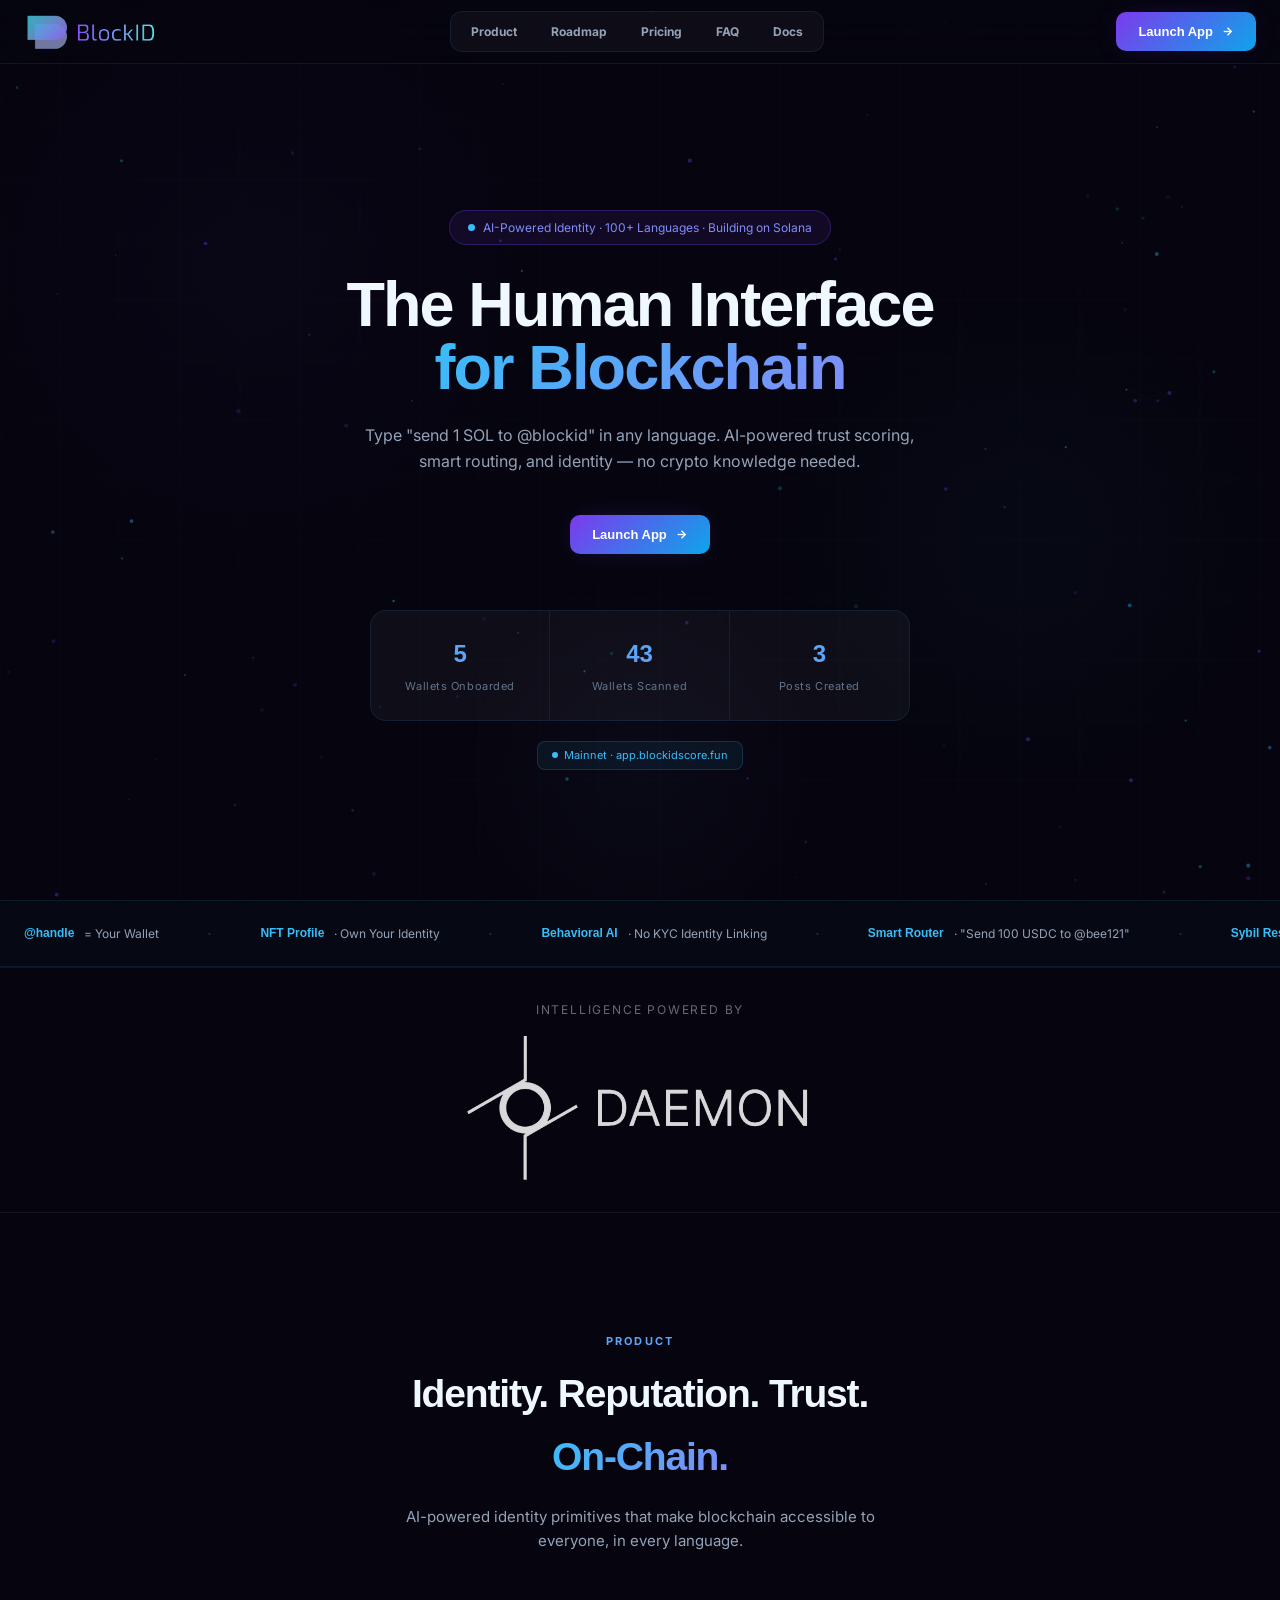
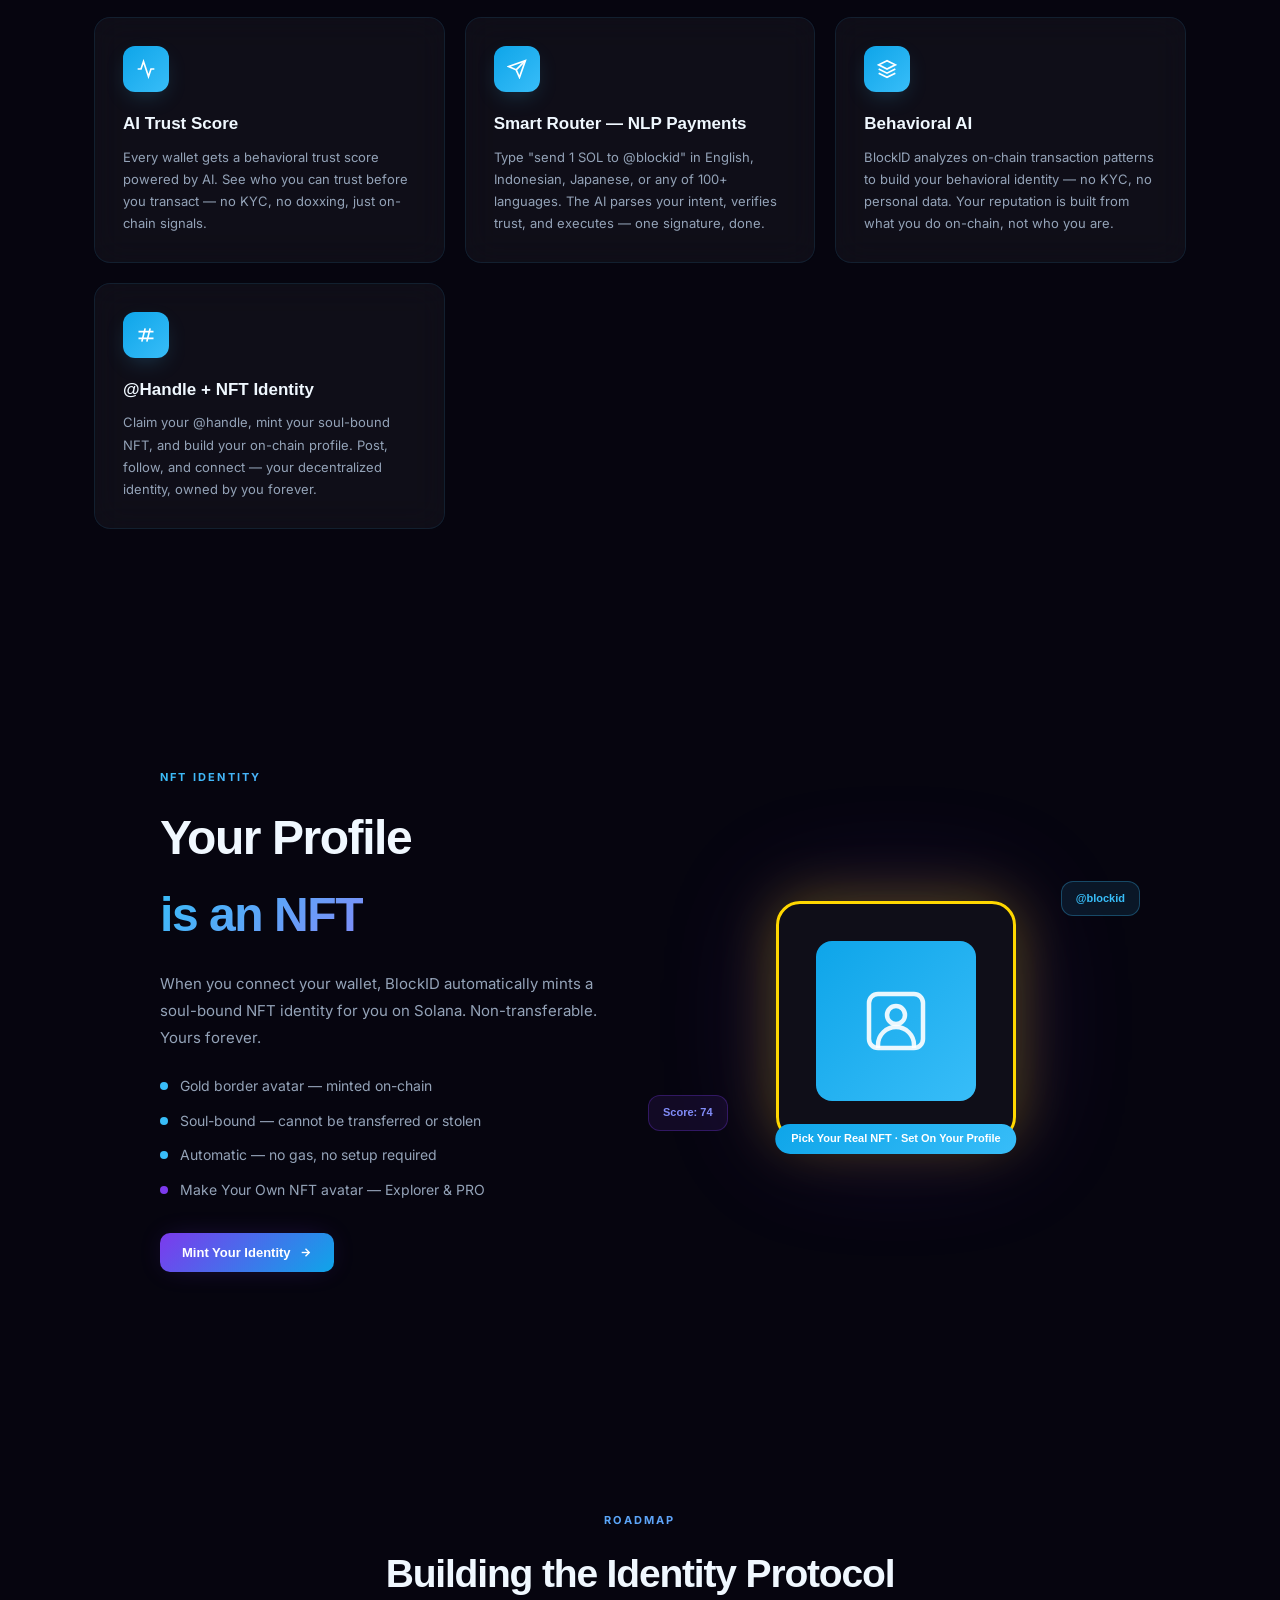
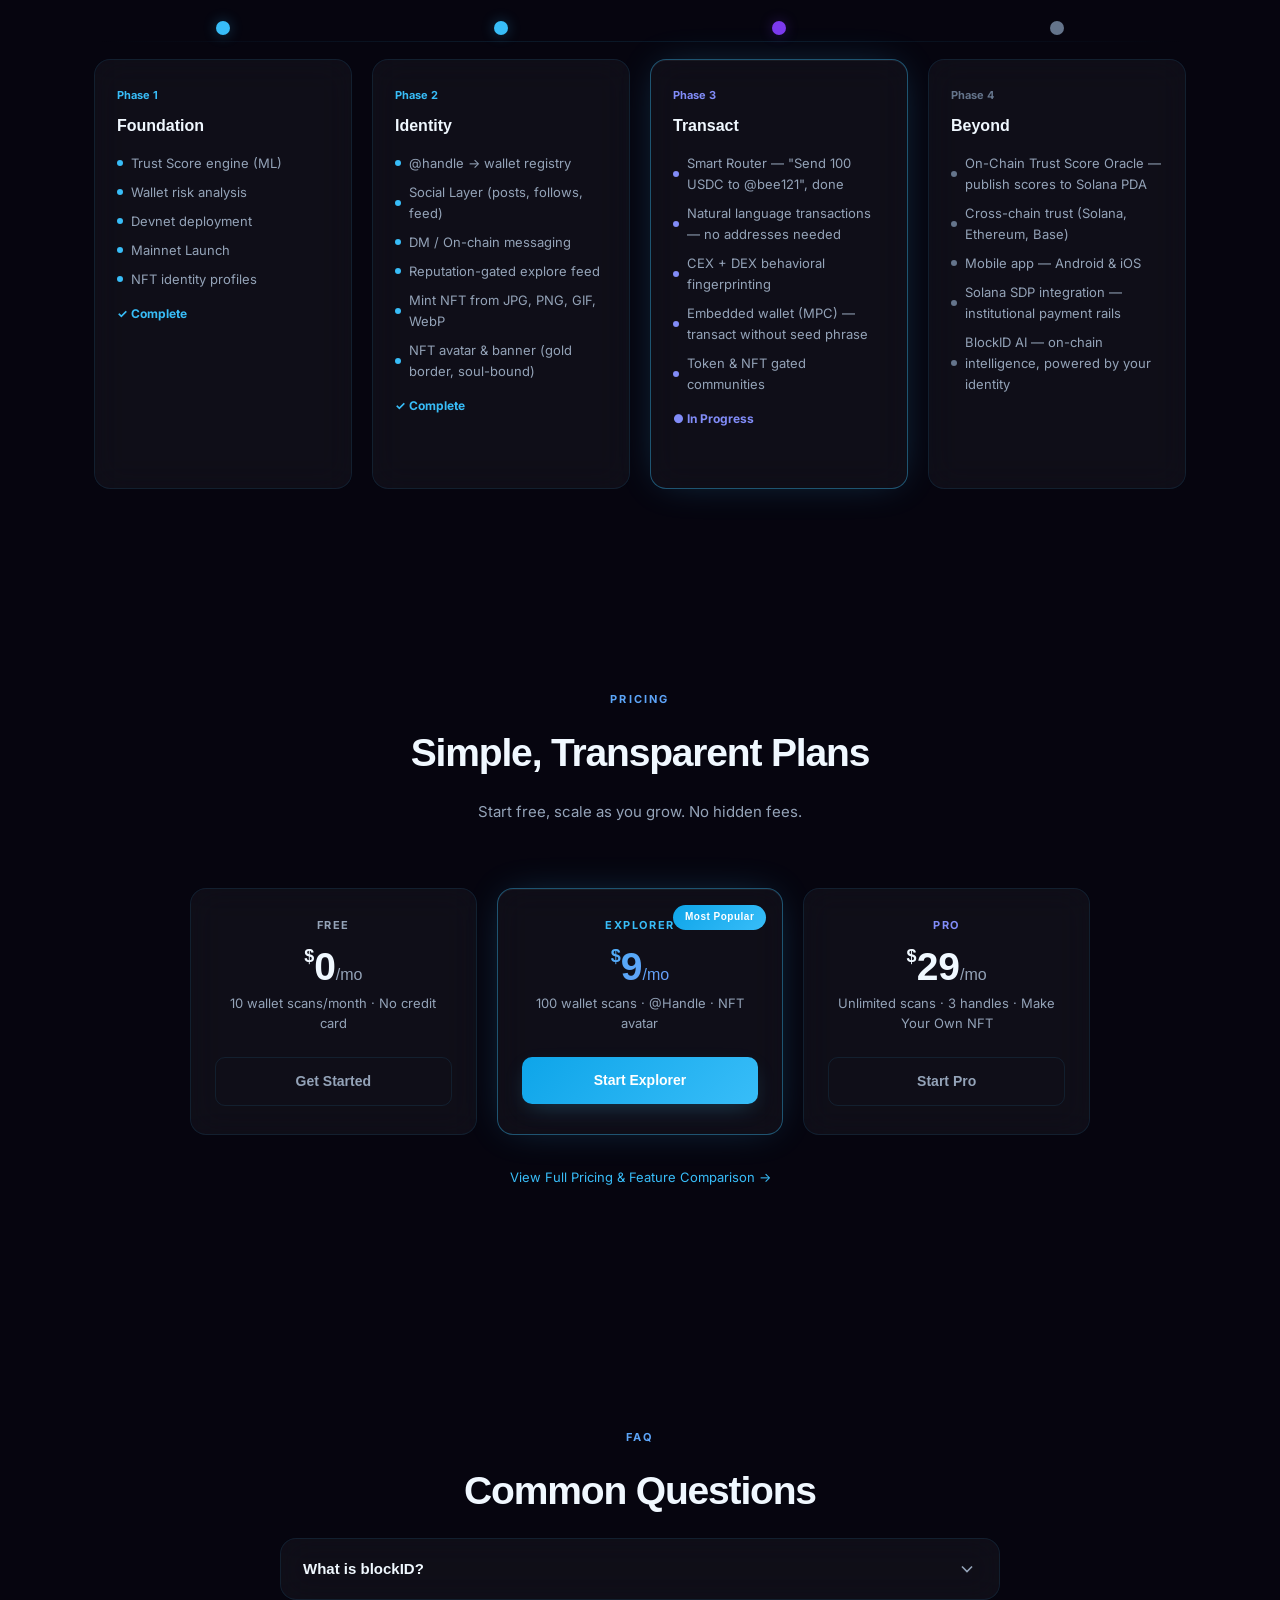
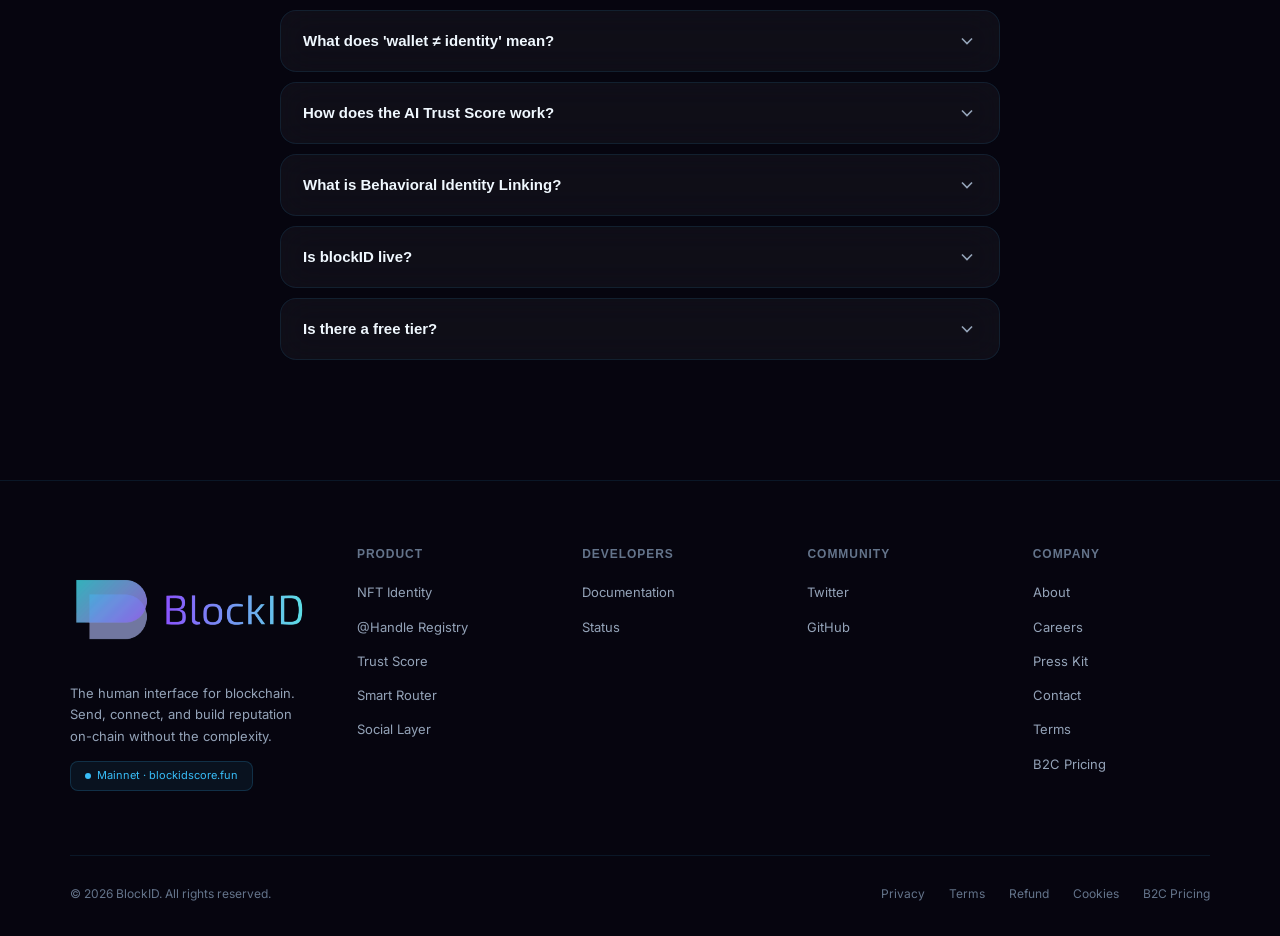
==== index.html @ 1091a394 "feat: re-frame landing page to AI-powered trust + NLP payments angle, add Smart Router card Made-wit" ====
<!DOCTYPE html>
<html lang="en">
<head>
<meta charset="UTF-8"/>
<meta name="viewport" content="width=device-width, initial-scale=1.0"/>
<link rel="icon" type="image/png" href="blockid-icon.png" sizes="512x512">
<link rel="icon" type="image/png" href="blockid-icon.png" sizes="32x32">
<link rel="apple-touch-icon" href="blockid-icon.png">
<title>BlockID</title>
<link rel="preconnect" href="https://fonts.googleapis.com">
<link rel="preconnect" href="https://fonts.gstatic.com" crossorigin>
<link rel="preconnect" href="https://fonts.googleapis.com">
<link rel="preconnect" href="https://fonts.gstatic.com" crossorigin>
<link href="https://fonts.googleapis.com/css2?family=Inter:wght@300;400;500;600;700&display=swap" rel="stylesheet">
<style>
@font-face {
  font-family: 'ClashDisplay';
  src: url('https://api.fontshare.com/v2/css?f[]=clash-display@200,300,400,500,600,700&display=swap');
  font-weight: 200 700;
  font-display: swap;
}
</style>
<link href="https://api.fontshare.com/v2/css?f[]=clash-display@200,300,400,500,600,700&display=swap" rel="stylesheet">
<style>
*,*::before,*::after{box-sizing:border-box;margin:0;padding:0}

:root{
  --blue:      #38bdf8;
  --blue-mid:  #0ea5e9;
  --blue-dark: #0369a1;
  --purple:    #7c3aed;
  --purple-mid:#6d28d9;
  --indigo:    #818cf8;
  --bg:        #06050f;
  --bg2:       #0a0818;
  --surface:   rgba(255,255,255,0.04);
  --surface2:  rgba(56,189,248,0.06);
  --border:    rgba(56,189,248,0.1);
  --border2:   rgba(124,58,237,0.25);
  --fg:        #f0f8ff;
  --muted:     #64748b;
  --muted2:    #94a3b8;
  --grad:      linear-gradient(135deg,#0ea5e9,#38bdf8);
  --grad-accent: linear-gradient(135deg,#7c3aed,#0ea5e9);
  --grad2:     linear-gradient(135deg,#38bdf8,#818cf8);
  --glow-blue: rgba(56,189,248,0.3);
  --glow-pur:  rgba(124,58,237,0.3);
  --fd:        'ClashDisplay',sans-serif;
  --fm:        'Inter',sans-serif;
}

html{scroll-behavior:smooth}
body{background:var(--bg);color:var(--fg);font-family:var(--fm);font-size:15px;line-height:1.618;overflow-x:hidden;-webkit-font-smoothing:antialiased}

#bg-canvas{position:fixed;inset:0;z-index:0;pointer-events:none}

.wrap{max-width:1140px;margin:0 auto;padding:0 24px;position:relative;z-index:1}
.section{padding:120px 24px;position:relative;z-index:1}

.glass{background:var(--surface);border:1px solid var(--border);border-radius:16px;backdrop-filter:blur(16px)}
.glass-h{background:var(--surface);border:1px solid var(--border);border-radius:16px;backdrop-filter:blur(16px);transition:background .25s,border-color .25s,transform .25s,box-shadow .25s}
.glass-h:hover{background:var(--surface2);border-color:rgba(56,189,248,.25);transform:translateY(-4px);box-shadow:0 20px 60px -20px var(--glow-blue)}
.glow-card{border-color:rgba(56,189,248,.4)!important;box-shadow:0 0 40px -12px var(--glow-blue),inset 0 1px 0 rgba(255,255,255,.05)}

.grad-text{background:var(--grad2);-webkit-background-clip:text;-webkit-text-fill-color:transparent;background-clip:text}

/* NAV */
nav{position:fixed;top:0;left:0;right:0;z-index:100;height:64px;display:flex;align-items:center;padding:0 24px;background:rgba(6,5,15,.8);backdrop-filter:blur(24px);border-bottom:1px solid var(--border);transition:box-shadow .3s}
nav.scrolled{box-shadow:0 4px 40px rgba(0,0,0,.6)}
.nav-in{max-width:1280px;margin:0 auto;width:100%;display:flex;align-items:center;justify-content:space-between}
.nav-logo{font-family:var(--fd);font-weight:800;font-size:20px;text-decoration:none;display:flex;align-items:center;gap:8px}
.logo-box{width:32px;height:32px;border-radius:8px;background:var(--grad);display:flex;align-items:center;justify-content:center;box-shadow:0 0 16px -4px var(--glow-blue)}
.nav-links{display:flex;align-items:center;gap:2px;background:var(--surface);border:1px solid var(--border);border-radius:12px;padding:4px}
.nbtn{padding:6px 16px;border-radius:9px;border:none;background:transparent;color:var(--muted2);font-family:var(--fm);font-size:12px;font-weight:700;cursor:pointer;transition:all .2s}
.nbtn:hover{color:var(--fg);background:rgba(255,255,255,.06)}
.nbtn.on{background:rgba(56,189,248,.12);color:var(--blue)}
.btn-g{display:inline-flex;align-items:center;gap:8px;padding:9px 22px;border-radius:10px;background:var(--grad-accent);color:#fff;font-family:var(--fd);font-weight:700;font-size:13px;text-decoration:none;border:none;cursor:pointer;box-shadow:0 0 28px -8px var(--glow-pur);transition:opacity .2s,box-shadow .2s}
.btn-g:hover{opacity:.9;box-shadow:0 0 40px -4px var(--glow-blue)}
.btn-o{display:inline-flex;align-items:center;gap:8px;padding:9px 22px;border-radius:10px;background:transparent;color:var(--muted2);font-family:var(--fd);font-weight:600;font-size:13px;border:1px solid var(--border);cursor:pointer;transition:all .2s;text-decoration:none}
.btn-o:hover{color:var(--fg);border-color:rgba(56,189,248,.3)}

/* HERO */
#hero{min-height:100vh;display:flex;align-items:center;justify-content:center;padding:80px 24px 0;text-align:center;position:relative;z-index:1}
.badge{display:inline-flex;align-items:center;gap:8px;padding:7px 18px;border-radius:100px;margin-bottom:28px;background:rgba(124,58,237,.1);border:1px solid rgba(124,58,237,.3);font-size:12px;color:var(--indigo);font-family:var(--fm)}
.bdot{width:7px;height:7px;border-radius:50%;background:var(--blue);animation:pulse 2s infinite}
.h1{font-family:var(--fd);font-weight:700;font-size:clamp(39px,6vw,63px);line-height:1.0;letter-spacing:-.03em;margin-bottom:24px}
.hp{font-size:16px;color:var(--muted2);max-width:580px;margin:0 auto 40px;line-height:1.618}
.ctas{display:flex;flex-wrap:wrap;gap:12px;justify-content:center;margin-bottom:56px}
.stats-row{display:grid;grid-template-columns:repeat(3,1fr);max-width:540px;margin:0 auto;border:1px solid var(--border);border-radius:16px;overflow:hidden;background:var(--surface)}
.st{padding:24px 20px;text-align:center;border-right:1px solid var(--border)}
.st:last-child{border-right:none}
.sv{font-family:var(--fd);font-size:24px;font-weight:800;background:var(--grad2);-webkit-background-clip:text;-webkit-text-fill-color:transparent;background-clip:text}
.sl{font-size:11px;color:var(--muted);margin-top:4px;letter-spacing:.05em}
.live-badge{display:inline-flex;align-items:center;gap:6px;background:rgba(56,189,248,.07);border:1px solid rgba(56,189,248,.18);border-radius:8px;padding:5px 14px;font-size:11px;color:var(--blue);font-family:var(--fm);margin-top:20px}
.ldot{width:6px;height:6px;border-radius:50%;background:var(--blue);animation:pulse 1.5s infinite}

/* TICKER */
#ticker-wrap{padding:18px 24px;position:relative;z-index:1;border-top:1px solid var(--border);border-bottom:1px solid var(--border);background:rgba(56,189,248,.025);overflow:hidden}
.ticker{display:flex;gap:48px;width:max-content;animation:tick 28s linear infinite}
.ti{display:flex;align-items:center;gap:10px;white-space:nowrap;font-size:12px;color:var(--muted2)}
.ti strong{color:var(--blue);font-family:var(--fd)}
.tsep{color:rgba(56,189,248,.2);font-size:18px}
@keyframes tick{from{transform:translateX(0)}to{transform:translateX(-50%)}}

/* SECTIONS */
.stag{font-family:var(--fm);font-size:11px;font-weight:700;letter-spacing:.2em;text-transform:uppercase;background:var(--grad2);-webkit-background-clip:text;-webkit-text-fill-color:transparent;background-clip:text;margin-bottom:12px}
.sh2{font-family:var(--fd);font-size:clamp(24px,3.5vw,39px);font-weight:700;letter-spacing:-.03em;margin-bottom:16px}
.ssub{color:var(--muted2);max-width:500px;margin:0 auto 64px;line-height:1.618;font-size:15px}
.tc{text-align:center}

/* PRODUCT */
.pgrid{display:grid;grid-template-columns:repeat(auto-fit,minmax(300px,1fr));gap:20px}
.pc{padding:28px}
.ibox{width:46px;height:46px;border-radius:12px;background:var(--grad);display:flex;align-items:center;justify-content:center;margin-bottom:18px;box-shadow:0 8px 24px -8px var(--glow-blue)}
.ch3{font-family:var(--fd);font-weight:700;font-size:17px;margin-bottom:8px}
.cp{font-size:13px;color:var(--muted2);line-height:1.7}

/* DOCS */
.dgrid{display:grid;grid-template-columns:1fr 1fr;gap:32px;align-items:start}
@media(max-width:768px){.dgrid{grid-template-columns:1fr}}
.cblock{background:#050412;border:1px solid var(--border);border-radius:16px;overflow:hidden}
.chdr{display:flex;align-items:center;gap:8px;padding:12px 18px;border-bottom:1px solid var(--border);background:rgba(255,255,255,.02)}
.tl{width:12px;height:12px;border-radius:50%}
.cfn{font-size:11px;color:var(--muted);margin-left:8px;font-family:var(--fm)}
.cbody{padding:20px;overflow-x:auto}
pre{font-family:var(--fm);font-size:12.5px;line-height:1.8}
.ln-row{display:flex}
.lno{width:30px;text-align:right;margin-right:16px;color:rgba(255,255,255,.12);user-select:none;flex-shrink:0}
.lc{color:rgba(148,163,184,.4)}.ls{color:#7dd3fc}.lk{color:#c084fc}.lx{color:rgba(240,248,255,.7)}
.flist{display:flex;flex-direction:column;gap:14px}
.fcard{padding:20px 22px}
.fh4{font-family:var(--fd);font-weight:700;font-size:15px;margin-bottom:5px}
.fp{font-size:13px;color:var(--muted2)}

/* API */
.acard{overflow:hidden;margin-bottom:20px}
.ahdr{padding:18px 22px;border-bottom:1px solid var(--border)}
.arow{display:flex;align-items:center;gap:12px;margin-bottom:6px}
.mget{color:#34d399;font-weight:700;font-size:12px;font-family:var(--fm)}
.mpost{color:var(--blue);font-weight:700;font-size:12px;font-family:var(--fm)}
.apath{font-family:var(--fm);font-size:13px;color:rgba(255,255,255,.75)}
.adesc{font-size:13px;color:var(--muted2)}
.acode{background:#050412;padding:20px 22px}
.acode pre{font-size:12px;color:var(--muted2)}

/* ROADMAP */
.rgrid{display:grid;grid-template-columns:repeat(4,1fr);gap:20px;position:relative}
@media(max-width:900px){.rgrid{grid-template-columns:1fr 1fr}}
@media(max-width:540px){.rgrid{grid-template-columns:1fr}}
.rline{position:absolute;top:20px;left:0;right:0;height:1px;background:linear-gradient(90deg,transparent,var(--border),var(--border),transparent)}
@media(max-width:900px){.rline{display:none}}
.pdot{width:14px;height:14px;border-radius:50%;margin:0 auto 24px}
.d-done{background:var(--blue);box-shadow:0 0 14px var(--glow-blue)}
.d-act{background:var(--purple);box-shadow:0 0 14px var(--glow-pur);animation:pulse 2s infinite}
.d-soon{background:var(--muted)}
.plbl{font-family:var(--fm);font-size:11px;font-weight:700}
.pc-done{color:var(--blue)}.pc-act{color:var(--indigo)}.pc-soon{color:var(--muted)}
.ph3{font-family:var(--fd);font-size:16px;font-weight:700;margin:6px 0 14px}
.pitem{display:flex;align-items:center;gap:8px;font-size:13px;color:var(--muted2);margin-bottom:8px}
.pbul{width:6px;height:6px;border-radius:50%;flex-shrink:0}
.pst{margin-top:14px;font-size:12px;font-weight:700;font-family:var(--fm)}
.pcard{padding:22px;height:100%}

/* PRICING - compact */
.prgrid{display:grid;grid-template-columns:repeat(3,1fr);gap:20px;max-width:900px;margin:0 auto}
@media(max-width:768px){.prgrid{grid-template-columns:1fr}}
.prcard{padding:28px 24px;position:relative;overflow:hidden;text-align:center}
.popular{position:absolute;top:16px;right:16px;background:var(--grad);color:#fff;font-size:10px;font-weight:700;font-family:var(--fd);padding:4px 12px;border-radius:100px;letter-spacing:.05em}
.ptier{font-family:var(--fm);font-size:11px;font-weight:700;letter-spacing:.15em;text-transform:uppercase;margin-bottom:12px}
.pval{font-family:var(--fd);font-size:39px;font-weight:800;line-height:1;margin-bottom:8px}
.pval sup{font-size:18px;vertical-align:top;margin-top:8px}
.ptagline{font-size:13px;color:var(--muted2);margin-bottom:24px;line-height:1.5}
.pbtn{display:block;width:100%;padding:12px;border-radius:10px;text-align:center;font-family:var(--fd);font-weight:700;font-size:14px;cursor:pointer;border:none;margin-top:0;transition:all .2s;text-decoration:none}
.pb-o{background:transparent;border:1px solid var(--border);color:var(--muted2)}
.pb-o:hover{border-color:rgba(56,189,248,.3);color:var(--fg)}
.pb-g{background:var(--grad);color:#fff;box-shadow:0 8px 24px -8px var(--glow-blue)}
.pb-g:hover{opacity:.9}
.pcompact-link{display:inline-block;margin-top:32px;font-size:13px;color:var(--blue);text-decoration:none;transition:color .2s}
.pcompact-link:hover{color:var(--blue-mid)}

/* FAQ */
.faq-wrap{max-width:720px;margin:0 auto;display:flex;flex-direction:column;gap:10px}
.fitem{overflow:hidden}
.fbtn{width:100%;display:flex;align-items:center;justify-content:space-between;padding:20px 22px;background:none;border:none;cursor:pointer;text-align:left;font-family:var(--fd);font-weight:600;font-size:15px;color:var(--fg);gap:16px}
.fchev{color:var(--muted2);flex-shrink:0;transition:transform .25s}
.fchev.on{transform:rotate(180deg)}
.fans{max-height:0;overflow:hidden;transition:max-height .35s ease,opacity .3s;opacity:0}
.fans.on{max-height:250px;opacity:1}
.fans p{padding:0 22px 20px;font-size:13px;color:var(--muted2);line-height:1.8}

/* FOOTER */
footer{border-top:1px solid var(--border);padding:64px 24px 32px;position:relative;z-index:1}
.fin{max-width:1140px;margin:0 auto}
.fgrid{display:grid;grid-template-columns:1.2fr repeat(4,1fr);gap:48px;margin-bottom:64px}
@media(max-width:900px){.fgrid{grid-template-columns:1fr 1fr 1fr}}
@media(max-width:540px){.fgrid{grid-template-columns:1fr 1fr}}
.flogo{font-family:var(--fd);font-weight:800;font-size:24px;margin-bottom:10px;display:flex;align-items:center;gap:10px}
.fdesc{font-size:13px;color:var(--muted2);line-height:1.65}
.fcol h4{font-family:var(--fd);font-weight:700;font-size:12px;text-transform:uppercase;letter-spacing:.08em;margin-bottom:16px;color:var(--muted)}
.fcol ul{list-style:none;display:flex;flex-direction:column;gap:10px}
.fcol a{font-size:13px;color:var(--muted2);text-decoration:none;transition:color .2s}
.fcol a:hover{color:var(--fg)}
.fbot{border-top:1px solid var(--border);padding-top:28px;display:flex;justify-content:space-between;align-items:center;flex-wrap:wrap;gap:12px}
.fcopy{font-size:12px;color:var(--muted)}
.fleg{display:flex;gap:24px}
.fleg a{font-size:12px;color:var(--muted);text-decoration:none;transition:color .2s}
.fleg a:hover{color:var(--fg)}

/* ANIM */
@keyframes pulse{0%,100%{opacity:1}50%{opacity:.35}}
@keyframes fadeUp{from{opacity:0;transform:translateY(30px)}to{opacity:1;transform:translateY(0)}}
.fu{opacity:0;animation:fadeUp .7s ease forwards}
.d1{animation-delay:.1s}.d2{animation-delay:.22s}.d3{animation-delay:.34s}.d4{animation-delay:.46s}.d5{animation-delay:.58s}.d6{animation-delay:.7s}
.reveal{opacity:0;transform:translateY(24px);transition:opacity .65s ease,transform .65s ease}
.reveal.visible{opacity:1;transform:none}

@media(max-width:640px){nav .nav-links{display:none}.h1{font-size:38px}.hp{font-size:14px}}
</style>
<script type="text/javascript">
  window.$crisp=[];
  window.CRISP_WEBSITE_ID="fdd9dd88-16cf-4b91-b0b9-4d36773a874d";
  (function(){
    var d=document;
    var s=d.createElement("script");
    s.src="https://client.crisp.chat/l.js";
    s.async=1;
    d.getElementsByTagName("head")[0].appendChild(s);
  })();
</script>
</head>
<body>
<canvas id="bg-canvas"></canvas>

<!-- NAV -->
<nav id="nav">
  <div class="nav-in">
    <a href="#" class="nav-logo">
      <img src="blockid-logo.svg" alt="BlockID" height="72" style="display:block; width:auto; max-width:640px;">
    </a>
    <div class="nav-links">
      <button class="nbtn" data-s="product">Product</button>
      <button class="nbtn" data-s="roadmap">Roadmap</button>
      <button class="nbtn" data-s="pricing">Pricing</button>
      <button class="nbtn" data-s="faq">FAQ</button>
      <a href="docs.html" class="nbtn" style="text-decoration:none;">Docs</a>
    </div>
    <a href="https://app.blockidscore.fun" target="_blank" rel="noopener" class="btn-g">
      Launch App
      <svg width="13" height="13" viewBox="0 0 24 24" fill="none" stroke="currentColor" stroke-width="2.5"><line x1="5" y1="12" x2="19" y2="12"/><polyline points="12,5 19,12 12,19"/></svg>
    </a>
  </div>
</nav>

<!-- HERO -->
<section id="hero">
  <div>
    <div class="badge fu d1"><span class="bdot"></span>AI-Powered Identity · 100+ Languages · Building on Solana</div>
    <h1 class="h1 fu d2">The Human Interface<br><span class="grad-text">for Blockchain</span></h1>
    <p class="hp fu d3">Type "send 1 SOL to @blockid" in any language. AI-powered trust scoring, smart routing, and identity — no crypto knowledge needed.</p>
    <div class="ctas fu d4">
      <a href="https://app.blockidscore.fun" target="_blank" rel="noopener" class="btn-g">
        Launch App <svg width="13" height="13" viewBox="0 0 24 24" fill="none" stroke="currentColor" stroke-width="2.5"><line x1="5" y1="12" x2="19" y2="12"/><polyline points="12,5 19,12 12,19"/></svg>
      </a>
    </div>
    <div class="stats-row fu d5">
      <div class="st"><div class="sv" id="stat-users">5</div><div class="sl">Wallets Onboarded</div></div>
      <div class="st"><div class="sv" id="stat-scans">43</div><div class="sl">Wallets Scanned</div></div>
      <div class="st"><div class="sv" id="stat-posts">3</div><div class="sl">Posts Created</div></div>
    </div>
    <div class="fu d6" style="text-align:center">
      <div class="live-badge"><span class="ldot"></span>Mainnet · app.blockidscore.fun</div>
    </div>
  </div>
</section>

<!-- TICKER -->
<div id="ticker-wrap">
  <div class="ticker" id="tk">
    <div class="ti"><strong>@handle</strong> = Your Wallet</div><div class="tsep">·</div>
    <div class="ti"><strong>NFT Profile</strong> · Own Your Identity</div><div class="tsep">·</div>
    <div class="ti"><strong>Behavioral AI</strong> · No KYC Identity Linking</div><div class="tsep">·</div>
    <div class="ti"><strong>Smart Router</strong> · "Send 100 USDC to @bee121"</div><div class="tsep">·</div>
    <div class="ti"><strong>Sybil Resistance</strong> · Built-in</div><div class="tsep">·</div>
    <div class="ti"><strong>Social Layer</strong> · Web3-native</div><div class="tsep">·</div>
    <div class="ti"><strong>Mainnet</strong> · Live</div><div class="tsep">·</div>
    <div class="ti"><strong>Free Tier</strong> · No Credit Card</div><div class="tsep">·</div>
    <!-- duplicate -->
    <div class="ti"><strong>@handle</strong> = Your Wallet</div><div class="tsep">·</div>
    <div class="ti"><strong>NFT Profile</strong> · Own Your Identity</div><div class="tsep">·</div>
    <div class="ti"><strong>Behavioral AI</strong> · No KYC Identity Linking</div><div class="tsep">·</div>
    <div class="ti"><strong>Smart Router</strong> · "Send 100 USDC to @bee121"</div><div class="tsep">·</div>
    <div class="ti"><strong>Sybil Resistance</strong> · Built-in</div><div class="tsep">·</div>
    <div class="ti"><strong>Social Layer</strong> · Web3-native</div><div class="tsep">·</div>
    <div class="ti"><strong>Mainnet</strong> · Live</div><div class="tsep">·</div>
    <div class="ti"><strong>Free Tier</strong> · No Credit Card</div><div class="tsep">·</div>
  </div>
</div>

<!-- Powered by Daemon Protocol -->
<section style="padding: 32px 0; border-top: 1px solid rgba(255,255,255,0.06); border-bottom: 1px solid rgba(255,255,255,0.06);">
  <div style="max-width: 1100px; margin: 0 auto; padding: 0 24px; display: flex; flex-direction: column; align-items: center; gap: 16px;">
    <p style="color: rgba(255,255,255,0.4); font-size: 12px; letter-spacing: 0.15em; text-transform: uppercase; margin: 0;">
      Intelligence Powered by
    </p>
    <a href="https://daemonprotocol.com" target="_blank" rel="noopener" style="display: flex; align-items: center; opacity: 0.85; transition: opacity 0.2s;" onmouseover="this.style.opacity='1'" onmouseout="this.style.opacity='0.85'">
      <img src="daemon-logo.png" alt="Daemon Protocol" height="144" style="display: block; width: auto; max-width: 600px;">
    </a>
  </div>
</section>

<!-- PRODUCT -->
<section id="product" class="section">
  <div class="wrap">
    <div class="tc reveal"><p class="stag">Product</p><h2 class="sh2">Identity. Reputation. Trust.<br><span class="grad-text">On-Chain.</span></h2><p class="ssub">AI-powered identity primitives that make blockchain accessible to everyone, in every language.</p></div>
    <div class="pgrid">
      <div class="glass-h pc reveal"><div class="ibox"><svg width="20" height="20" viewBox="0 0 24 24" fill="none" stroke="#fff" stroke-width="2"><polyline points="22 12 18 12 15 21 9 3 6 12 2 12"/></svg></div><h3 class="ch3">AI Trust Score</h3><p class="cp">Every wallet gets a behavioral trust score powered by AI. See who you can trust before you transact — no KYC, no doxxing, just on-chain signals.</p></div>
      <div class="glass-h pc reveal"><div class="ibox"><svg width="20" height="20" viewBox="0 0 24 24" fill="none" stroke="#fff" stroke-width="2"><path d="M22 2L11 13"/><polygon points="22 2 15 22 11 13 2 9 22 2"/></svg></div><h3 class="ch3">Smart Router — NLP Payments</h3><p class="cp">Type "send 1 SOL to @blockid" in English, Indonesian, Japanese, or any of 100+ languages. The AI parses your intent, verifies trust, and executes — one signature, done.</p></div>
      <div class="glass-h pc reveal"><div class="ibox"><svg width="20" height="20" viewBox="0 0 24 24" fill="none" stroke="#fff" stroke-width="2"><path d="M12 2L2 7l10 5 10-5-10-5z"/><path d="M2 17l10 5 10-5"/><path d="M2 12l10 5 10-5"/></svg></div><h3 class="ch3">Behavioral AI</h3><p class="cp">BlockID analyzes on-chain transaction patterns to build your behavioral identity — no KYC, no personal data. Your reputation is built from what you do on-chain, not who you are.</p></div>
      <div class="glass-h pc reveal"><div class="ibox"><svg width="20" height="20" viewBox="0 0 24 24" fill="none" stroke="#fff" stroke-width="2"><path d="M7 20l4-16m2 16l4-16M3 8h18M3 16h18"/></svg></div><h3 class="ch3">@Handle + NFT Identity</h3><p class="cp">Claim your @handle, mint your soul-bound NFT, and build your on-chain profile. Post, follow, and connect — your decentralized identity, owned by you forever.</p></div>
    </div>
  </div>
</section>

<section id="nft-identity" class="section">
  <div class="wrap">
    <div style="display:grid;grid-template-columns:1fr 1fr;gap:64px;align-items:center;max-width:960px;margin:0 auto;" class="reveal">
      <div>
        <p class="stag">NFT Identity</p>
        <h2 class="sh2" style="font-size:clamp(28px,4vw,48px);">Your Profile<br><span class="grad-text">is an NFT</span></h2>
        <p style="color:var(--muted2);line-height:1.8;margin-bottom:24px;font-size:15px;">
          When you connect your wallet, BlockID automatically mints a soul-bound NFT identity for you on Solana. 
          Non-transferable. Yours forever.
        </p>
        <div style="display:flex;flex-direction:column;gap:12px;margin-bottom:32px;">
          <div style="display:flex;align-items:center;gap:12px;">
            <div style="width:8px;height:8px;border-radius:50%;background:var(--blue);flex-shrink:0;"></div>
            <span style="font-size:14px;color:var(--muted2);">Gold border avatar — minted on-chain</span>
          </div>
          <div style="display:flex;align-items:center;gap:12px;">
            <div style="width:8px;height:8px;border-radius:50%;background:var(--blue);flex-shrink:0;"></div>
            <span style="font-size:14px;color:var(--muted2);">Soul-bound — cannot be transferred or stolen</span>
          </div>
          <div style="display:flex;align-items:center;gap:12px;">
            <div style="width:8px;height:8px;border-radius:50%;background:var(--blue);flex-shrink:0;"></div>
            <span style="font-size:14px;color:var(--muted2);">Automatic — no gas, no setup required</span>
          </div>
          <div style="display:flex;align-items:center;gap:12px;">
            <div style="width:8px;height:8px;border-radius:50%;background:var(--purple);flex-shrink:0;"></div>
            <span style="font-size:14px;color:var(--muted2);">Make Your Own NFT avatar — Explorer &amp; PRO</span>
          </div>
        </div>
        <a href="https://app.blockidscore.fun" target="_blank" rel="noopener" class="btn-g">
          Mint Your Identity
          <svg width="13" height="13" viewBox="0 0 24 24" fill="none" stroke="currentColor" stroke-width="2.5"><line x1="5" y1="12" x2="19" y2="12"/><polyline points="12,5 19,12 12,19"/></svg>
        </a>
      </div>
      <div style="position:relative;display:flex;align-items:center;justify-content:center;">
        <div style="width:240px;height:240px;border-radius:24px;background:var(--surface);border:3px solid gold;box-shadow:0 0 60px rgba(255,215,0,0.3),0 0 120px rgba(124,58,237,0.2);display:flex;align-items:center;justify-content:center;position:relative;">
          <div style="width:160px;height:160px;border-radius:16px;background:linear-gradient(135deg,#0ea5e9,#38bdf8);display:flex;align-items:center;justify-content:center;">
            <svg width="72" height="72" viewBox="0 0 24 24" fill="none" stroke="rgba(255,255,255,0.9)" stroke-width="1.5"><rect x="3" y="3" width="18" height="18" rx="3"/><circle cx="12" cy="10" r="3"/><path d="M6 21v-1a6 6 0 0 1 12 0v1"/></svg>
          </div>
        <div style="position:absolute;bottom:-16px;left:50%;transform:translateX(-50%);background:linear-gradient(135deg,#0ea5e9,#38bdf8);color:white;font-size:11px;font-weight:700;padding:6px 16px;border-radius:100px;white-space:nowrap;font-family:var(--fd);">Pick Your Real NFT · Set On Your Profile</div>
        </div>
        <div style="position:absolute;top:-20px;right:-20px;background:rgba(56,189,248,0.1);border:1px solid rgba(56,189,248,0.3);border-radius:12px;padding:8px 14px;font-size:11px;color:var(--blue);font-family:var(--fd);font-weight:700;">@blockid</div>
        <div style="position:absolute;bottom:10px;left:-24px;background:rgba(124,58,237,0.1);border:1px solid rgba(124,58,237,0.3);border-radius:12px;padding:8px 14px;font-size:11px;color:var(--indigo);font-family:var(--fd);font-weight:700;">Score: 74</div>
      </div>
    </div>
    <style>
    @media(max-width:768px){
      #nft-identity .wrap > div {
        grid-template-columns: 1fr !important;
      }
    }
    </style>
  </div>
</section>

<!-- ROADMAP -->
<section id="roadmap" class="section">
  <div class="wrap">
    <div class="tc reveal"><p class="stag">Roadmap</p><h2 class="sh2">Building the Identity Protocol</h2></div>
    <div class="rgrid reveal">
      <div class="rline"></div>

      <!-- Phase 1 - Complete -->
      <div>
        <div class="pdot d-done"></div>
        <div class="glass pcard">
          <span class="plbl pc-done">Phase 1</span>
          <h3 class="ph3">Foundation</h3>
          <div class="pitem"><span class="pbul" style="background:var(--blue)"></span>Trust Score engine (ML)</div>
          <div class="pitem"><span class="pbul" style="background:var(--blue)"></span>Wallet risk analysis</div>
          <div class="pitem"><span class="pbul" style="background:var(--blue)"></span>Devnet deployment</div>
          <div class="pitem"><span class="pbul" style="background:var(--blue)"></span>Mainnet Launch</div>
          <div class="pitem"><span class="pbul" style="background:var(--blue)"></span>NFT identity profiles</div>
          <div class="pst" style="color:var(--blue)">✓ Complete</div>
        </div>
      </div>

      <!-- Phase 2 - Complete -->
      <div>
        <div class="pdot d-done"></div>
        <div class="glass pcard">
          <span class="plbl pc-done">Phase 2</span>
          <h3 class="ph3">Identity</h3>
          <div class="pitem"><span class="pbul" style="background:var(--blue)"></span>@handle → wallet registry</div>
          <div class="pitem"><span class="pbul" style="background:var(--blue)"></span>Social Layer (posts, follows, feed)</div>
          <div class="pitem"><span class="pbul" style="background:var(--blue)"></span>DM / On-chain messaging</div>
          <div class="pitem"><span class="pbul" style="background:var(--blue)"></span>Reputation-gated explore feed</div>
          <div class="pitem"><span class="pbul" style="background:var(--blue)"></span>Mint NFT from JPG, PNG, GIF, WebP</div>
          <div class="pitem"><span class="pbul" style="background:var(--blue)"></span>NFT avatar &amp; banner (gold border, soul-bound)</div>
          <div class="pst" style="color:var(--blue)">✓ Complete</div>
        </div>
      </div>

      <!-- Phase 3 - In Progress -->
      <div>
        <div class="pdot d-act"></div>
        <div class="glass glow-card pcard">
          <span class="plbl pc-act">Phase 3</span>
          <h3 class="ph3">Transact</h3>
          <div class="pitem"><span class="pbul" style="background:var(--indigo)"></span>Smart Router — "Send 100 USDC to @bee121", done</div>
          <div class="pitem"><span class="pbul" style="background:var(--indigo)"></span>Natural language transactions — no addresses needed</div>
          <div class="pitem"><span class="pbul" style="background:var(--indigo)"></span>CEX + DEX behavioral fingerprinting</div>
          <div class="pitem"><span class="pbul" style="background:var(--indigo)"></span>Embedded wallet (MPC) — transact without seed phrase</div>
          <div class="pitem"><span class="pbul" style="background:var(--indigo)"></span>Token & NFT gated communities</div>
          <div class="pst" style="color:var(--indigo)">● In Progress</div>
        </div>
      </div>

      <!-- Phase 4 - Coming Soon -->
      <div>
        <div class="pdot d-soon"></div>
        <div class="glass pcard">
          <span class="plbl pc-soon">Phase 4</span>
          <h3 class="ph3">Beyond</h3>
          <div class="pitem"><span class="pbul" style="background:var(--muted)"></span>On-Chain Trust Score Oracle — publish scores to Solana PDA</div>
          <div class="pitem"><span class="pbul" style="background:var(--muted)"></span>Cross-chain trust (Solana, Ethereum, Base)</div>
          <div class="pitem"><span class="pbul" style="background:var(--muted)"></span>Mobile app — Android &amp; iOS</div>
          <div class="pitem"><span class="pbul" style="background:var(--muted)"></span>Solana SDP integration — institutional payment rails</div>
          <div class="pitem"><span class="pbul" style="background:var(--muted)"></span>BlockID AI — on-chain intelligence, powered by your identity</div>
        </div>
      </div>

    </div>
  </div>
</section>

<!-- PRICING -->
<section id="pricing" class="section">
  <div class="wrap">
    <div class="tc reveal"><p class="stag">Pricing</p><h2 class="sh2">Simple, Transparent Plans</h2><p class="ssub">Start free, scale as you grow. No hidden fees.</p></div>
    <div class="prgrid reveal">
      <div class="glass prcard">
        <div class="ptier" style="color:var(--muted2)">Free</div>
        <div class="pval"><sup>$</sup>0<span style="font-size:16px;font-weight:500;color:var(--muted2)">/mo</span></div>
        <div class="ptagline">10 wallet scans/month · No credit card</div>
        <a href="https://app.blockidscore.fun" target="_blank" rel="noopener" class="pbtn pb-o">Get Started</a>
      </div>
      <div class="glass glow-card prcard">
        <div class="popular">Most Popular</div>
        <div class="ptier" style="color:var(--blue)">Explorer</div>
        <div class="pval grad-text"><sup>$</sup>9<span style="font-size:16px;font-weight:500;color:var(--muted2)">/mo</span></div>
        <div class="ptagline">100 wallet scans · @Handle · NFT avatar</div>
        <a href="pricing-b2c.html" class="pbtn pb-g">Start Explorer</a>
      </div>
      <div class="glass prcard">
        <div class="ptier" style="color:var(--indigo)">Pro</div>
        <div class="pval"><sup>$</sup>29<span style="font-size:16px;font-weight:500;color:var(--muted2)">/mo</span></div>
        <div class="ptagline">Unlimited scans · 3 handles · Make Your Own NFT</div>
        <a href="pricing-b2c.html" class="pbtn pb-o">Start Pro</a>
      </div>
    </div>
    <div class="tc reveal"><a href="pricing-b2c.html" class="pcompact-link">View Full Pricing &amp; Feature Comparison →</a></div>
  </div>
</section>

<!-- FAQ -->
<section id="faq" class="section">
  <div class="wrap">
    <div class="tc reveal"><p class="stag">FAQ</p><h2 class="sh2">Common Questions</h2></div>
    <div class="faq-wrap reveal" id="faq-root"></div>
  </div>
</section>

<!-- FOOTER -->
<footer>
  <div class="fin">
    <div class="fgrid">
      <div>
        <div class="flogo"><img src="blockid-logo.svg" alt="BlockID" height="128" style="display:block; width:auto; max-width:560px;"></div>
        <p class="fdesc">The human interface for blockchain. Send, connect, and build reputation on-chain without the complexity.</p>
        <div class="live-badge" style="margin-top:14px"><span class="ldot"></span>Mainnet · blockidscore.fun</div>
      </div>
      <div class="fcol"><h4>Product</h4><ul><li><a href="#">NFT Identity</a></li><li><a href="#">@Handle Registry</a></li><li><a href="#">Trust Score</a></li><li><a href="#">Smart Router</a></li><li><a href="#">Social Layer</a></li></ul></div>
      <div class="fcol"><h4>Developers</h4><ul><li><a href="docs.html">Documentation</a></li><li><a href="#">Status</a></li></ul></div>
      <div class="fcol"><h4>Community</h4><ul><li><a href="https://x.com/BlockID_AI" target="_blank" rel="noopener">Twitter</a></li><li><a href="https://github.com/Bekal17" target="_blank" rel="noopener">GitHub</a></li></ul></div>
      <div class="fcol"><h4>Company</h4><ul><li><a href="#">About</a></li><li><a href="#">Careers</a></li><li><a href="#">Press Kit</a></li><li><a href="#">Contact</a></li><li><a href="terms.html">Terms</a></li><li><a href="pricing-b2c.html">B2C Pricing</a></li></ul></div>
    </div>
    <div class="fbot">
      <p class="fcopy">© 2026 BlockID. All rights reserved.</p>
      <div class="fleg">
        <a href="privacy.html">Privacy</a>
        <a href="terms.html">Terms</a>
        <a href="refund.html">Refund</a>
        <a href="cookies.html">Cookies</a>
        <a href="pricing-b2c.html">B2C Pricing</a>
      </div>
    </div>
  </div>
</footer>

<script>
/* CANVAS */
(function(){
  const c=document.getElementById('bg-canvas'),ctx=c.getContext('2d');
  let W,H,pts,mx=-9999,my=-9999;

  // Mouse trail: stores recent positions with timestamp
  const trail=[];
  const TRAIL_LEN=120;
  const TRAIL_LIFE=900; // ms until fully faded

  const resize=()=>{W=c.width=innerWidth;H=c.height=innerHeight};
  const rand=(a,b)=>Math.random()*(b-a)+a;
  const init=()=>{pts=Array.from({length:Math.floor(W*H/12000)},()=>({x:rand(0,W),y:rand(0,H),vx:rand(-.18,.18),vy:rand(-.18,.18),r:rand(.8,2.2),a:rand(.08,.4),col:Math.random()>.55?'56,189,248':'124,58,237'}))};
  const drawGrid=()=>{const s=60,sc=scrollY*.04;ctx.strokeStyle='rgba(56,189,248,0.02)';ctx.lineWidth=1;ctx.beginPath();for(let x=sc%s;x<W;x+=s){ctx.moveTo(x,0);ctx.lineTo(x,H)}for(let y=sc%s;y<H;y+=s){ctx.moveTo(0,y);ctx.lineTo(W,y)}ctx.stroke()};
  const drawOrbs=()=>{const t=Date.now()/4000;[{x:W*.2,y:H*.3,r:320,c:'124,58,237',a:.05+.018*Math.sin(t)},{x:W*.8,y:H*.6,r:280,c:'56,189,248',a:.04+.015*Math.sin(t+1.5)},{x:W*.5,y:H*.85,r:200,c:'129,140,248',a:.028+.01*Math.sin(t+3)}].forEach(o=>{const g=ctx.createRadialGradient(o.x,o.y,0,o.x,o.y,o.r);g.addColorStop(0,`rgba(${o.c},${o.a})`);g.addColorStop(1,`rgba(${o.c},0)`);ctx.fillStyle=g;ctx.beginPath();ctx.arc(o.x,o.y,o.r,0,Math.PI*2);ctx.fill()})};
  const drawPts=()=>{pts.forEach(p=>{p.x+=p.vx;p.y+=p.vy;if(p.x<0)p.x=W;if(p.x>W)p.x=0;if(p.y<0)p.y=H;if(p.y>H)p.y=0;const dx=p.x-mx,dy=p.y-my,d=Math.sqrt(dx*dx+dy*dy);if(d<110){const f=(110-d)/110*.5;p.x+=dx/d*f;p.y+=dy/d*f}ctx.beginPath();ctx.arc(p.x,p.y,p.r,0,Math.PI*2);ctx.fillStyle=`rgba(${p.col},${p.a})`;ctx.fill()});for(let i=0;i<pts.length;i++)for(let j=i+1;j<pts.length;j++){const dx=pts[i].x-pts[j].x,dy=pts[i].y-pts[j].y,d=Math.sqrt(dx*dx+dy*dy);if(d<90){ctx.beginPath();ctx.moveTo(pts[i].x,pts[i].y);ctx.lineTo(pts[j].x,pts[j].y);ctx.strokeStyle=`rgba(56,189,248,${.05*(1-d/90)})`;ctx.lineWidth=.5;ctx.stroke()}}};

  // Draw mouse trail — thin elegant fading lines
  const drawTrail=()=>{
    const now=Date.now();
    // Remove expired points
    while(trail.length>0 && now-trail[0].t>TRAIL_LIFE) trail.shift();
    if(trail.length<2) return;
    ctx.save();
    ctx.lineCap='round';
    ctx.lineJoin='round';
    for(let i=1;i<trail.length;i++){
      const p0=trail[i-1],p1=trail[i];
      const age=now-p1.t;
      const life=Math.max(0,1-age/TRAIL_LIFE);
      // position ratio within trail (newer = brighter)
      const ratio=i/trail.length;
      const alpha=life*ratio*0.95;
      if(alpha<0.005) continue;
      const w=0.5+ratio*2.2;
      // button gradient: tail=purple #7c3aed → head=blue #0ea5e9
      const r=Math.round(124+(14-124)*ratio);
      const g2=Math.round(58+(165-58)*ratio);
      const b=Math.round(237+(233-237)*ratio);
      ctx.beginPath();
      ctx.moveTo(p0.x,p0.y);
      ctx.lineTo(p1.x,p1.y);
      // Outer glow
      ctx.shadowColor=`rgba(${r},${g2},${b},${alpha})`;
      ctx.shadowBlur=14+ratio*14;
      ctx.strokeStyle=`rgba(${r},${g2},${b},${alpha})`;
      ctx.lineWidth=w;
      ctx.stroke();
      // Bright white core
      ctx.shadowBlur=3;
      ctx.strokeStyle=`rgba(255,255,255,${alpha*0.4*ratio})`;
      ctx.lineWidth=w*0.28;
      ctx.stroke();
    }
    ctx.restore();
  };

  const loop=()=>{ctx.clearRect(0,0,W,H);drawGrid();drawOrbs();drawPts();drawTrail();requestAnimationFrame(loop)};
  window.addEventListener('resize',()=>{resize();init()});
  window.addEventListener('mousemove',e=>{
    mx=e.clientX;my=e.clientY;
    trail.push({x:mx,y:my,t:Date.now()});
    if(trail.length>TRAIL_LEN) trail.shift();
  },{passive:true});
  resize();init();loop()
})();

/* NAV */
(function(){
  const nav=document.getElementById('nav'),btns=document.querySelectorAll('.nbtn[data-s]'),secs=['product','roadmap','pricing','faq'];
  window.addEventListener('scroll',()=>{nav.classList.toggle('scrolled',scrollY>20);const pos=scrollY+130;let a='';secs.forEach(id=>{const el=document.getElementById(id);if(el&&el.offsetTop<=pos)a=id});btns.forEach(b=>b.classList.toggle('on',b.dataset.s===a))},{passive:true});
  btns.forEach(b=>b.addEventListener('click',()=>document.getElementById(b.dataset.s)?.scrollIntoView({behavior:'smooth'})));
})();

/* COUNTER */
function animCounter(el){
  const tgt=parseFloat(el.dataset.target),sfx=el.dataset.suffix||'',dec=parseInt(el.dataset.dec||0),dur=2200,st=performance.now();
  (function step(now){const p=Math.min((now-st)/dur,1),e=1-Math.pow(1-p,3),v=tgt*e;el.textContent=(dec?v.toFixed(dec):Math.floor(v))+sfx;if(p<1)requestAnimationFrame(step)})(st)
}

/* FAQ */
(function(){
  const faqs=[
    {q:"What is blockID?",a:"blockID is an identity protocol built natively on Solana. It gives every wallet a programmable identity, NFT profile, @handle, behavioral reputation score, and social layer without KYC or doxxing."},
    {q:"What does 'wallet ≠ identity' mean?",a:"A single person can own 50 wallets. A wallet address alone tells you nothing about who someone really is. BlockID builds a behavioral identity layer on top of wallets linking patterns, reputation, and social context without revealing personal data."},
    {q:"How does the AI Trust Score work?",a:"Our ML engine analyzes on-chain behavioral signals: transaction patterns, counterparty networks, routing habits (which DEX/CEX they use), timing patterns, and token behavior. The result is a trust score between 0–100 with risk category classification."},
    {q:"What is Behavioral Identity Linking?",a:"Without KYC, BlockID can infer that two wallets likely belong to the same person by analyzing shared behavioral fingerprints, same CEX deposit patterns, same router preferences, same timing, same counterparties. Output is a probability score, not a public claim."},
    {q:"Is blockID live?",a:"The platform is live at app.blockidscore.fun on Solana devnet. NFT identity, @handles, Smart Router, and Social Layer are in active development (Phase 2–4)."},
    {q:"Is there a free tier?",a:"Yes. BlockID offers a free tier with 100 API calls/month, sandbox mode, and basic trust score queries. Pro plan at $29/mo includes 50,000 requests. Enterprise at $199/mo is fully unlimited."},
  ];
  const root=document.getElementById('faq-root');
  faqs.forEach((f,i)=>{const d=document.createElement('div');d.className='glass fitem';d.innerHTML=`<button class="fbtn" onclick="tFaq(${i},this)"><span>${f.q}</span><svg class="fchev" width="20" height="20" viewBox="0 0 24 24" fill="none" stroke="currentColor" stroke-width="2"><polyline points="6,9 12,15 18,9"/></svg></button><div class="fans" id="ff${i}"><p>${f.a}</p></div>`;root.appendChild(d)});
  window.tFaq=(i,btn)=>{const a=document.getElementById('ff'+i),ch=btn.querySelector('.fchev'),o=a.classList.contains('on');document.querySelectorAll('.fans').forEach(x=>x.classList.remove('on'));document.querySelectorAll('.fchev').forEach(x=>x.classList.remove('on'));if(!o){a.classList.add('on');ch.classList.add('on')}}
})();

/* SCROLL REVEAL */
(function(){
  const obs=new IntersectionObserver(entries=>{entries.forEach((e,i)=>{if(e.isIntersecting){setTimeout(()=>e.target.classList.add('visible'),i*60);e.target.querySelectorAll('.counter').forEach(animCounter);obs.unobserve(e.target)}})},{threshold:.1});
  document.querySelectorAll('.reveal').forEach(el=>obs.observe(el));
  setTimeout(()=>document.querySelectorAll('.counter').forEach(animCounter),700)
})();
</script>
<script>
fetch('https://blockid-backend-production.up.railway.app/stats')
  .then(r => r.json())
  .then(d => {
    document.getElementById('stat-users').textContent = d.total_users;
    document.getElementById('stat-scans').textContent = d.total_scans;
    document.getElementById('stat-posts').textContent = d.total_posts;
  })
  .catch(() => {});
</script>
</body>
</html>
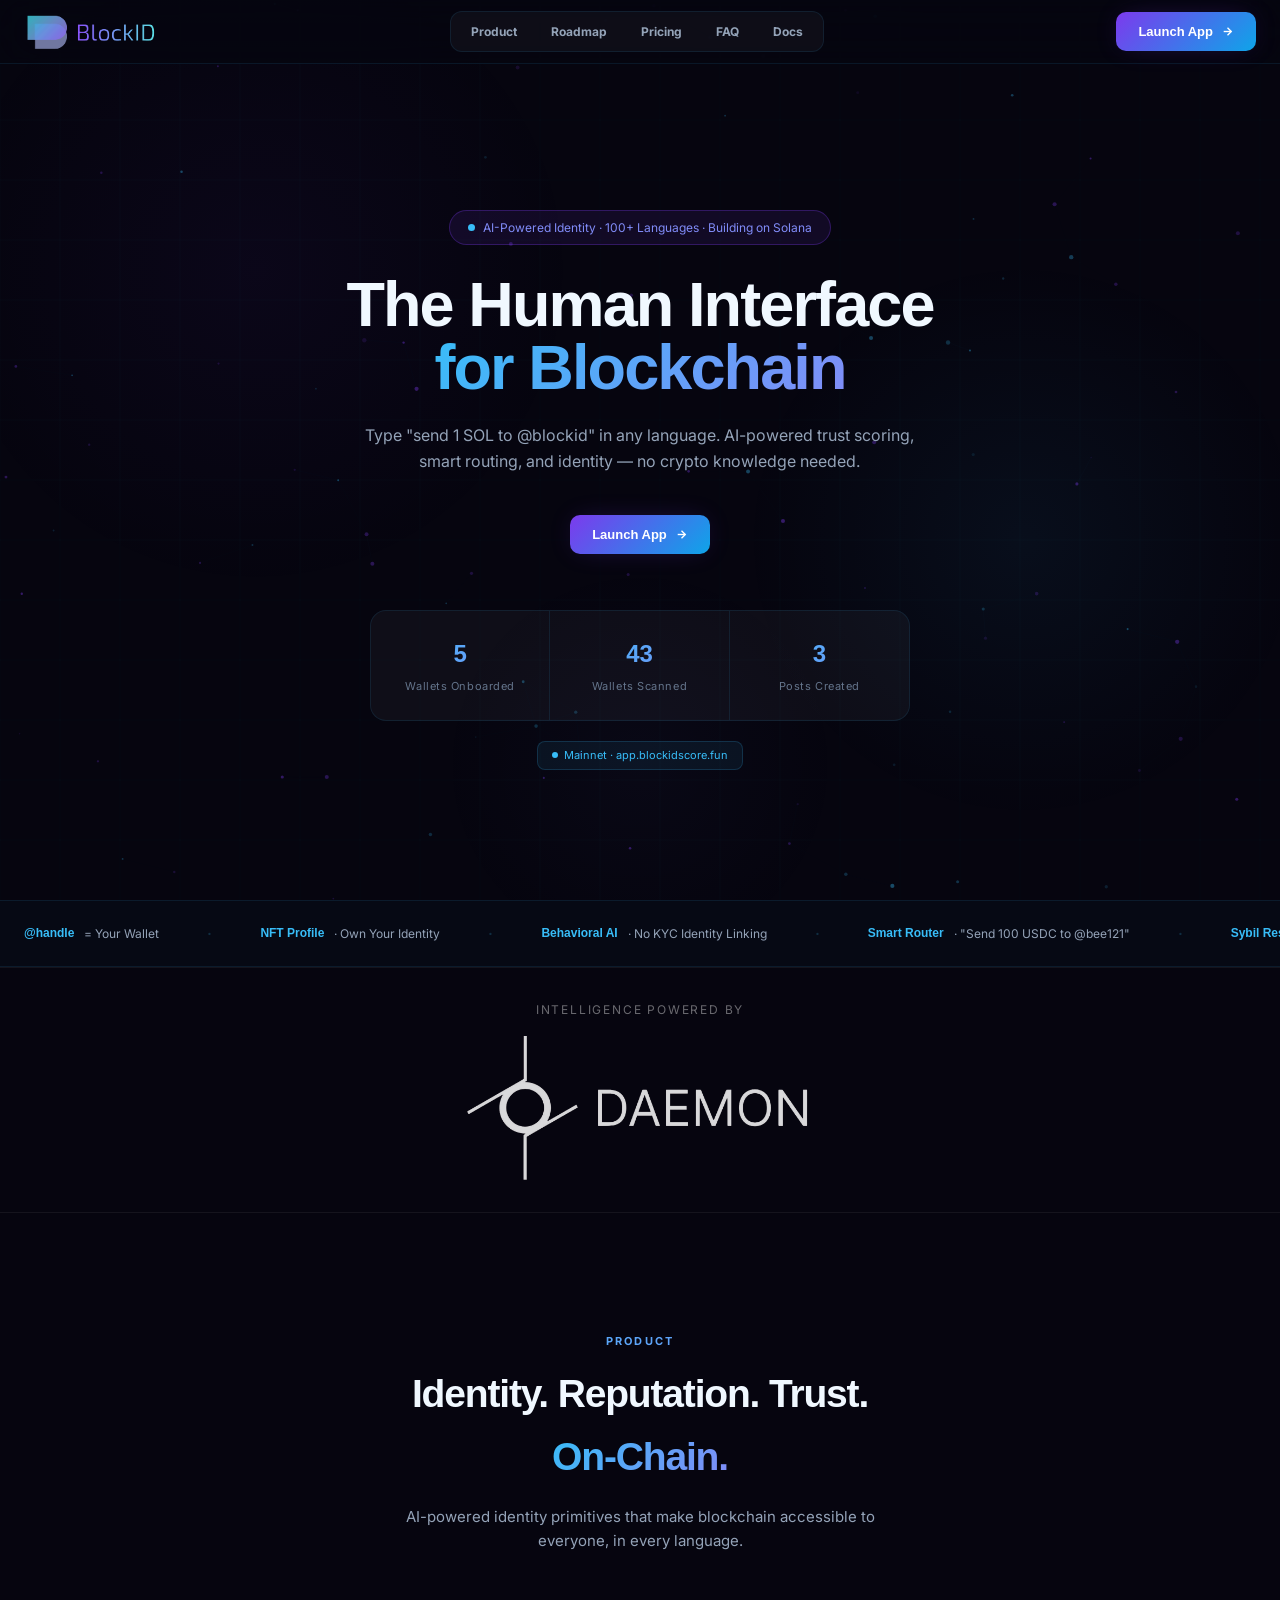
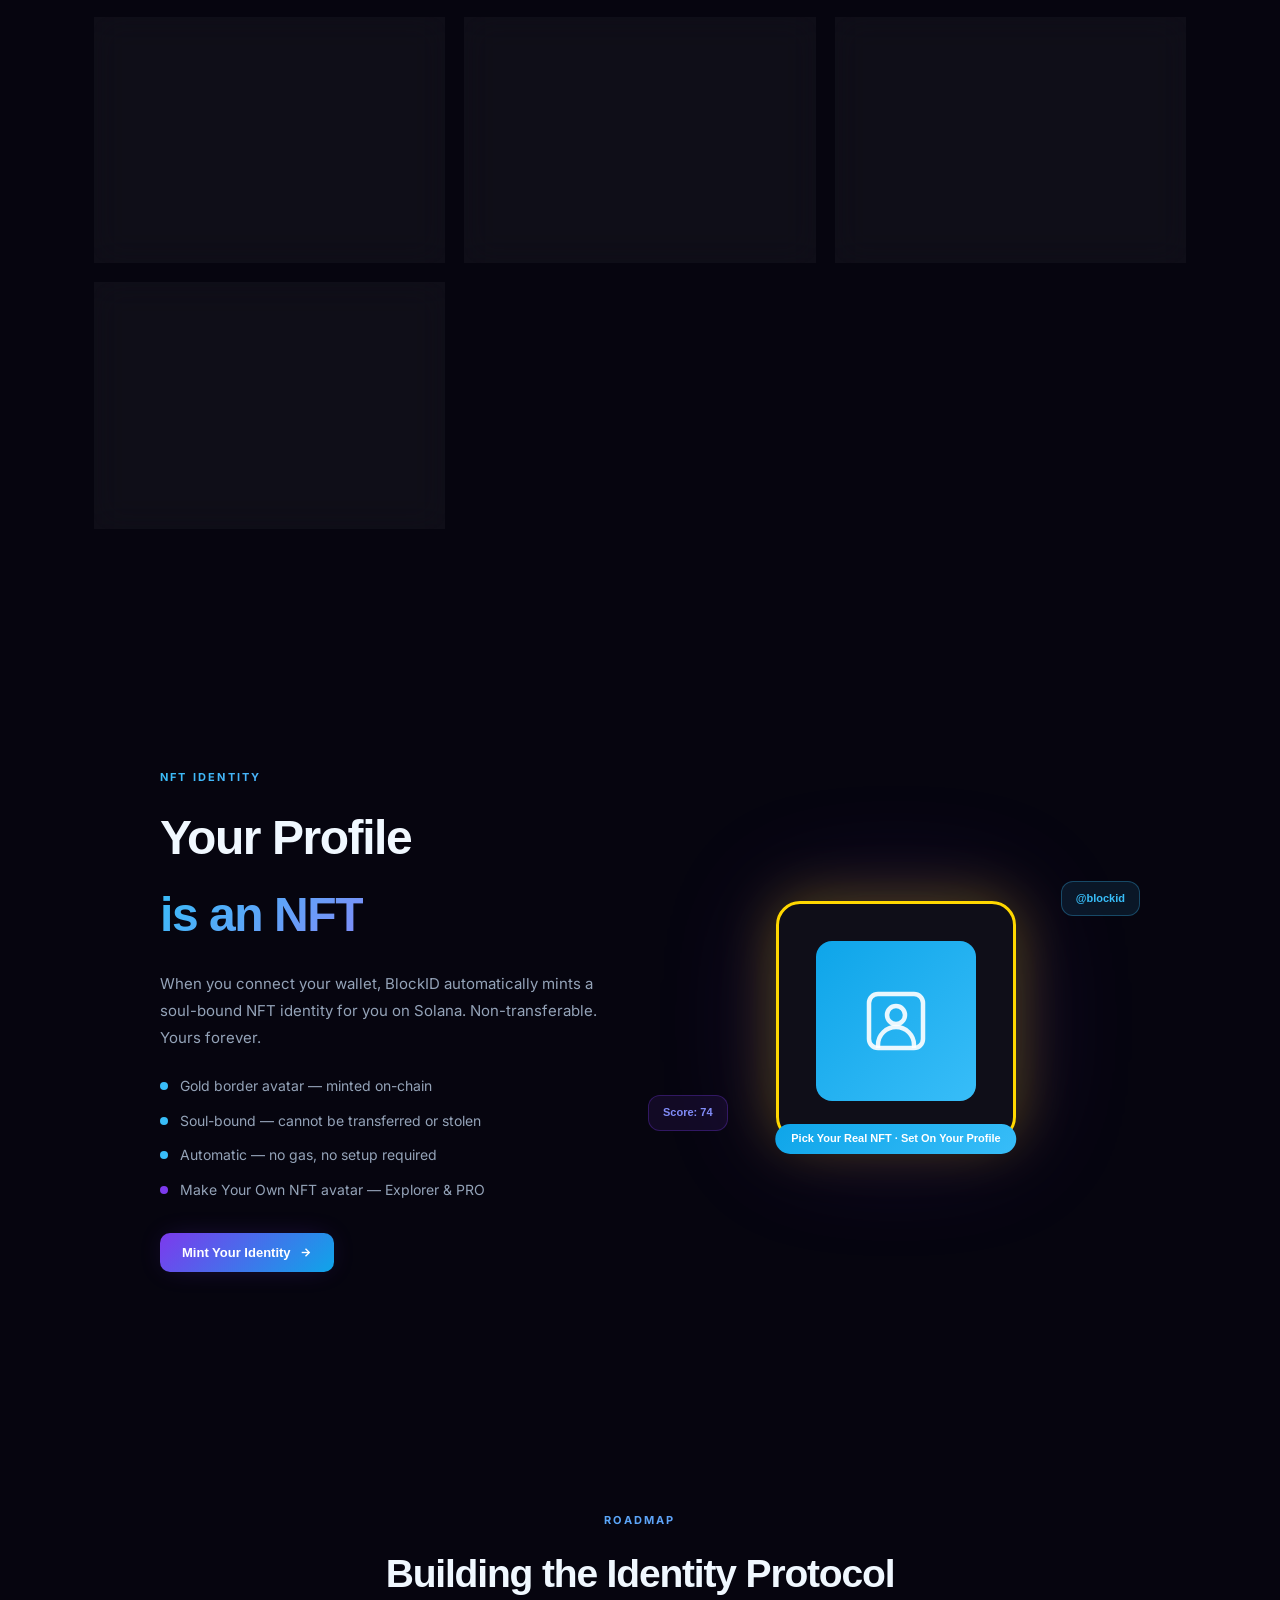
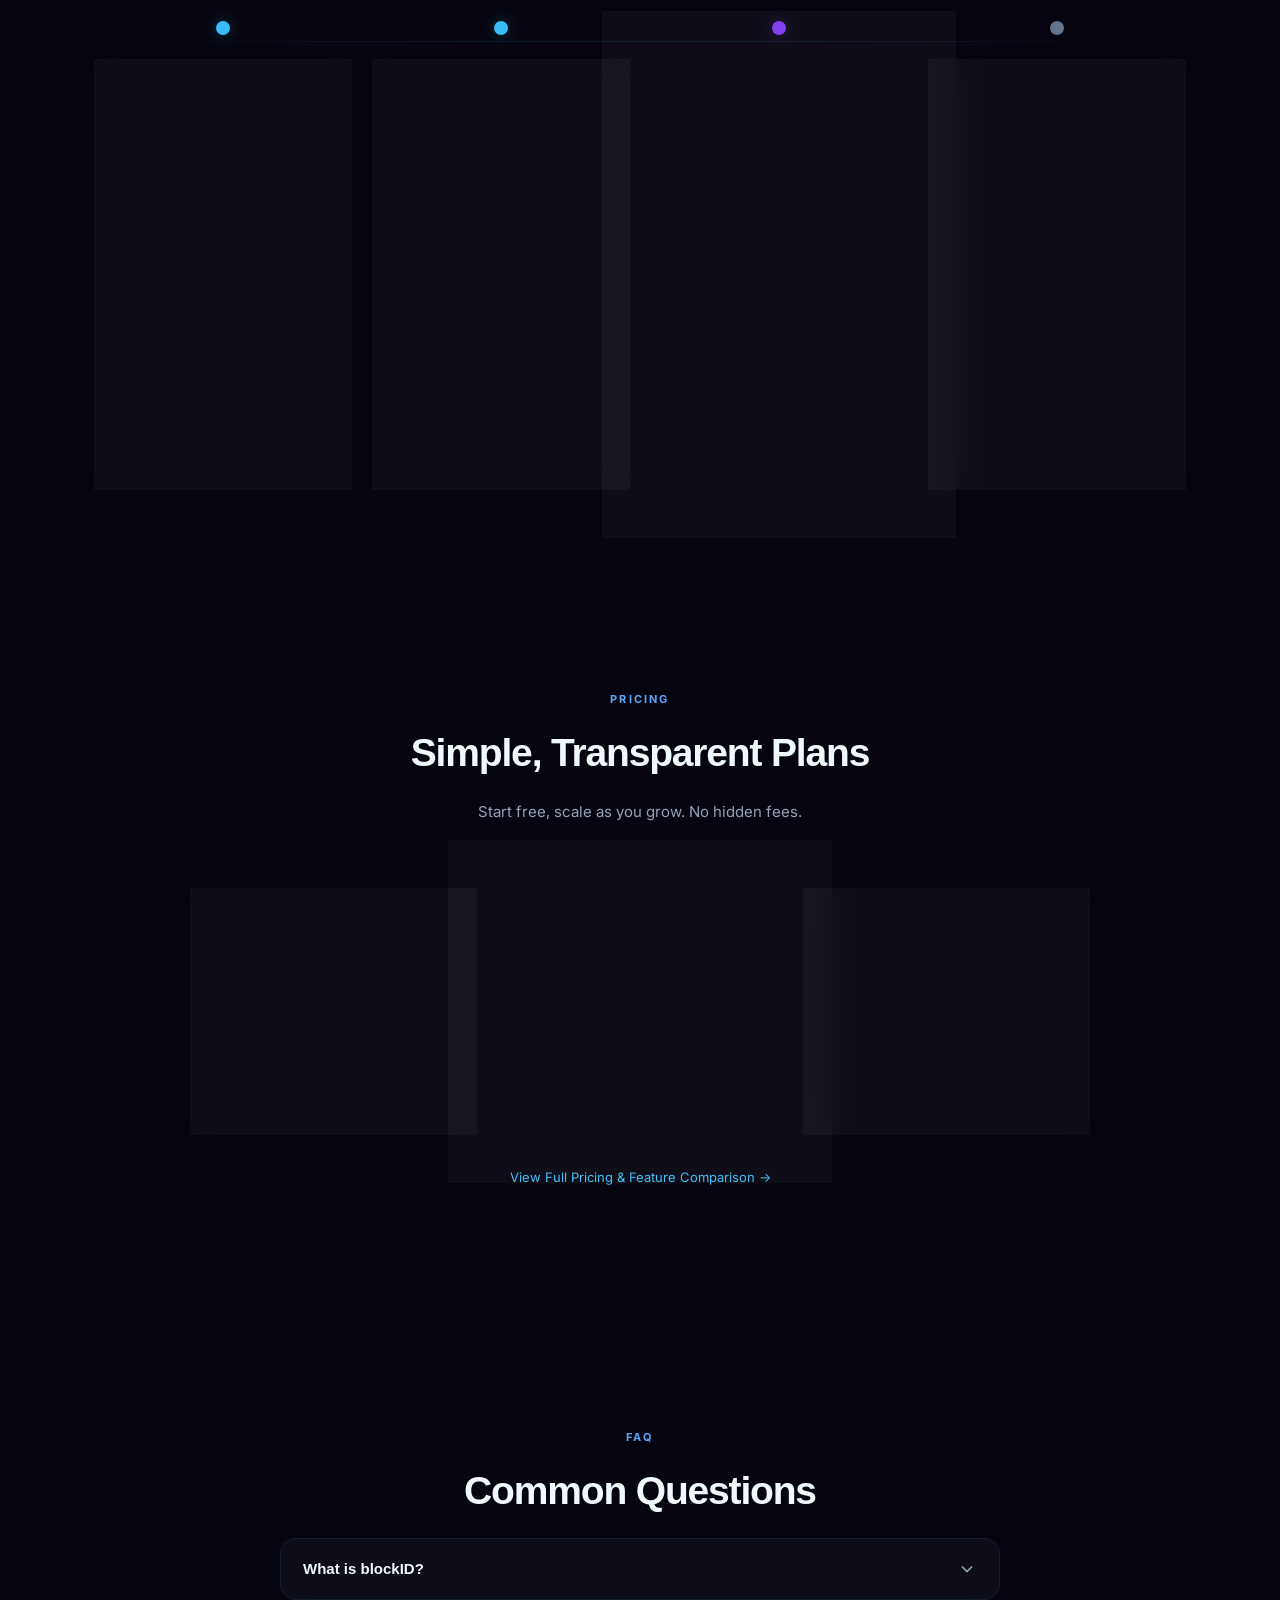
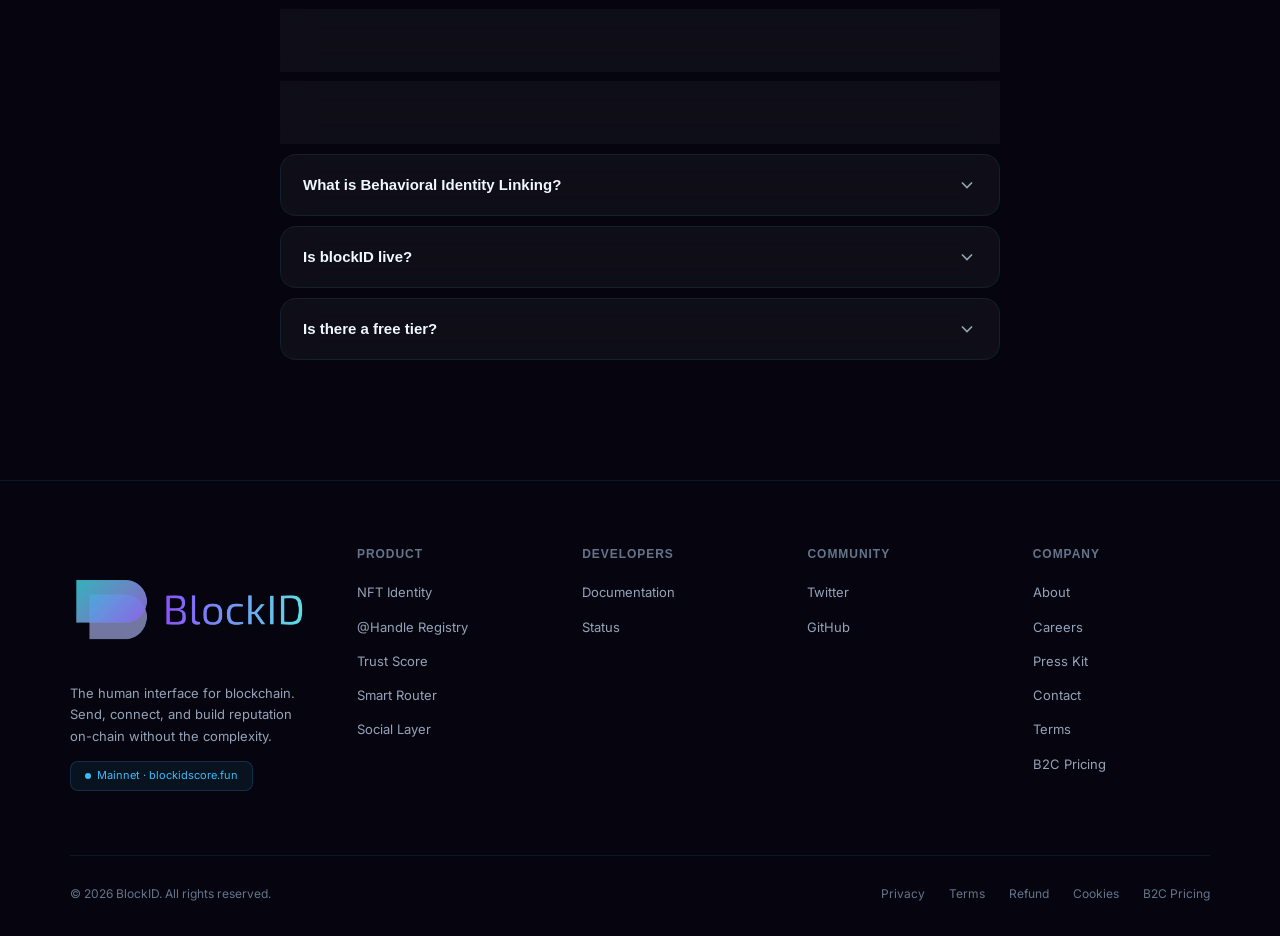
==== commit b29a018c: "feat: add OG meta tags + Twitter card for link previews Made-with: Cursor" ====
--- a/index.html
+++ b/index.html
@@ -6,7 +6,16 @@
 <link rel="icon" type="image/png" href="blockid-icon.png" sizes="512x512">
 <link rel="icon" type="image/png" href="blockid-icon.png" sizes="32x32">
 <link rel="apple-touch-icon" href="blockid-icon.png">
-<title>BlockID</title>
+<title>BlockID — The Human Interface For Blockchain</title>
+<meta property="og:title" content="BlockID — The Human Interface For Blockchain" />
+<meta property="og:description" content="AI-powered trust scores, NLP payments, and verifiable identity on Solana. Type in any language, send to any @handle." />
+<meta property="og:image" content="https://media.blockidscore.fun/branding/og-preview.png" />
+<meta property="og:url" content="https://blockidscore.fun" />
+<meta property="og:type" content="website" />
+<meta name="twitter:card" content="summary_large_image" />
+<meta name="twitter:title" content="BlockID — The Human Interface For Blockchain" />
+<meta name="twitter:description" content="AI-powered trust scores, NLP payments, and verifiable identity on Solana." />
+<meta name="twitter:image" content="https://media.blockidscore.fun/branding/og-preview.png" />
 <link rel="preconnect" href="https://fonts.googleapis.com">
 <link rel="preconnect" href="https://fonts.gstatic.com" crossorigin>
 <link rel="preconnect" href="https://fonts.googleapis.com">
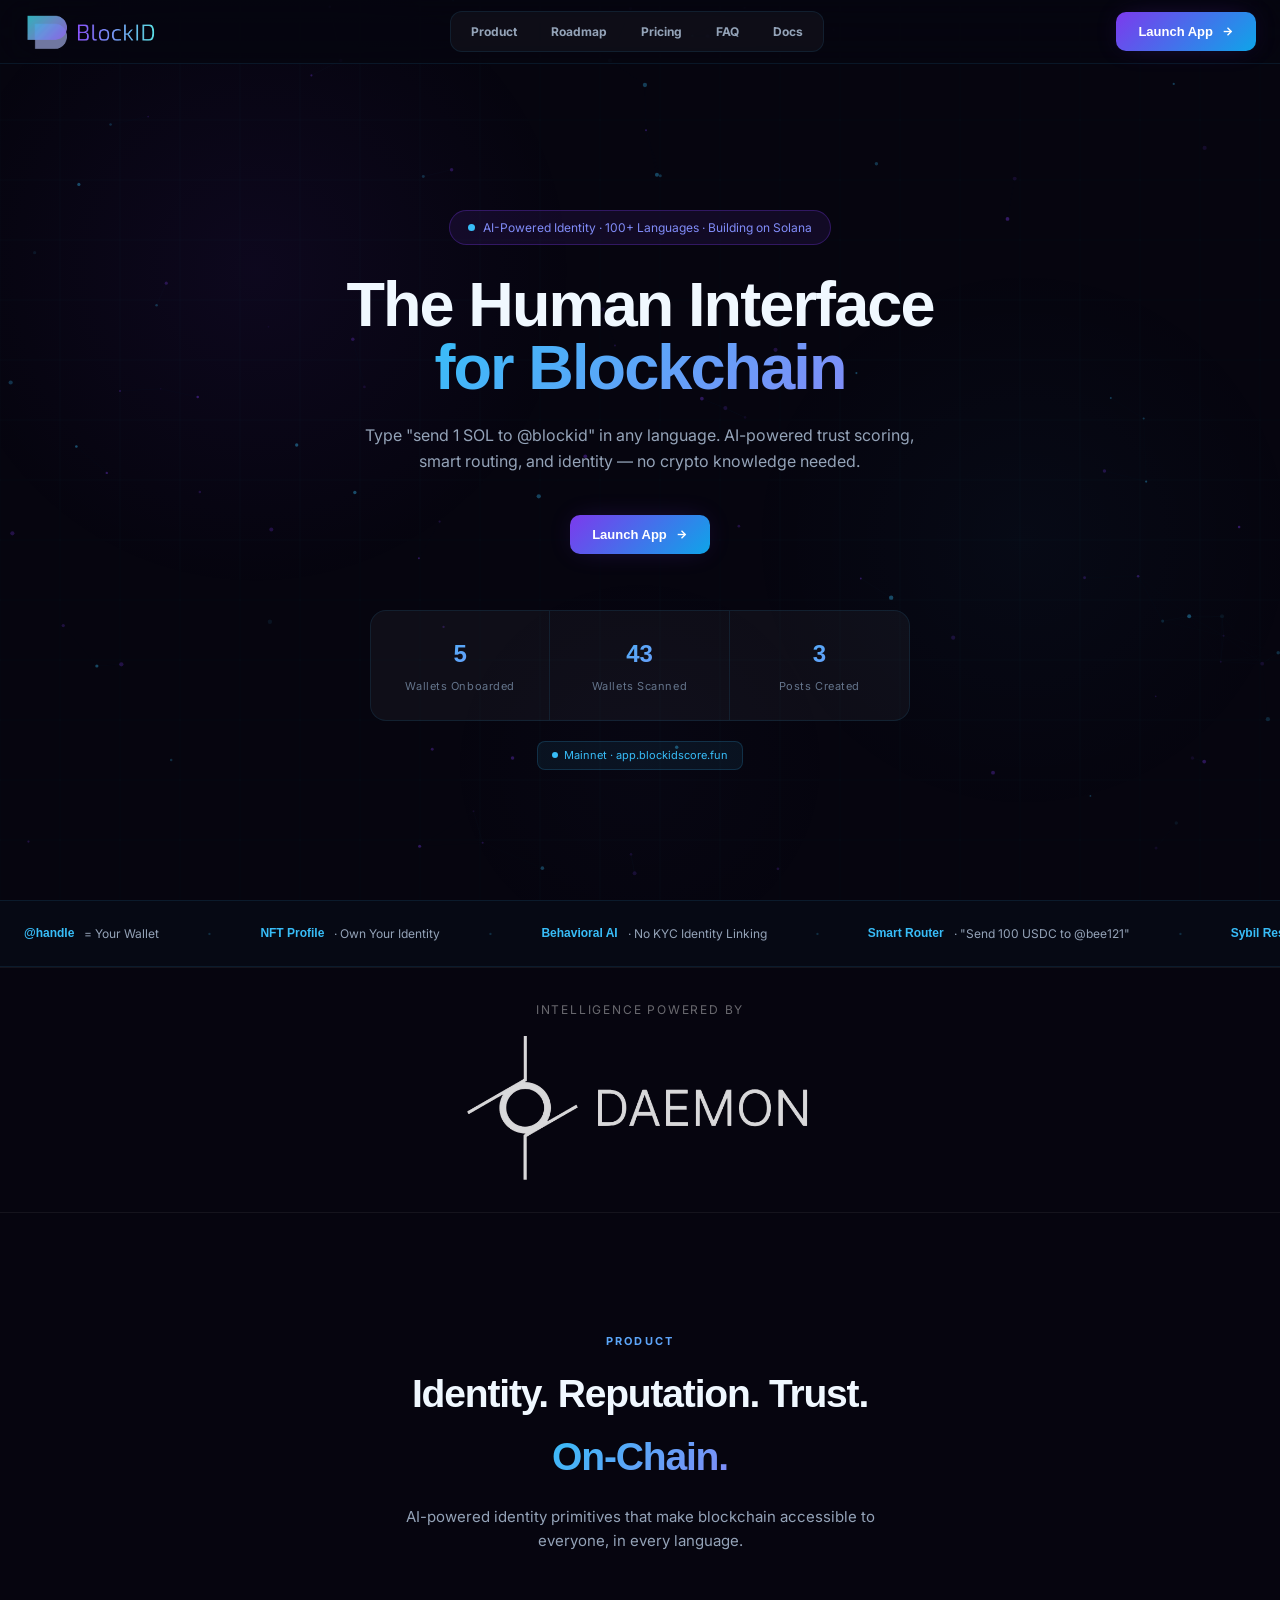
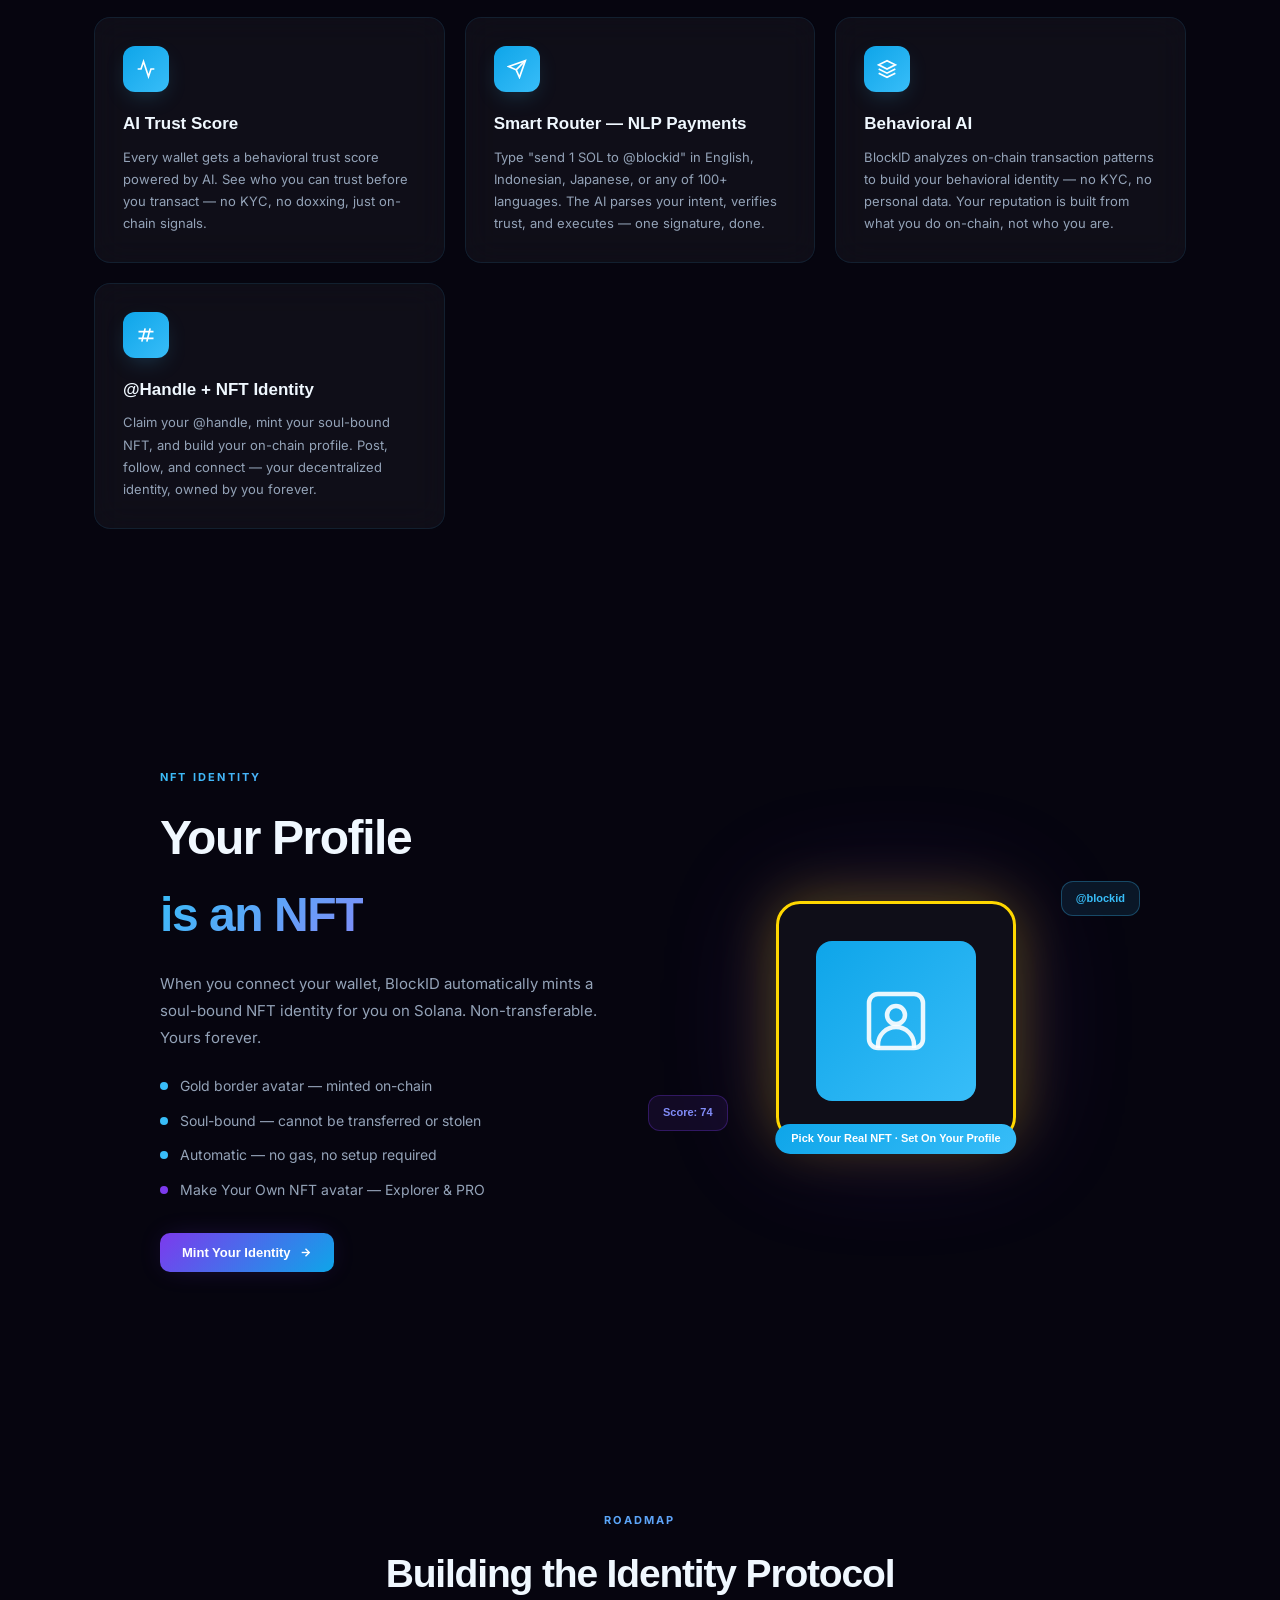
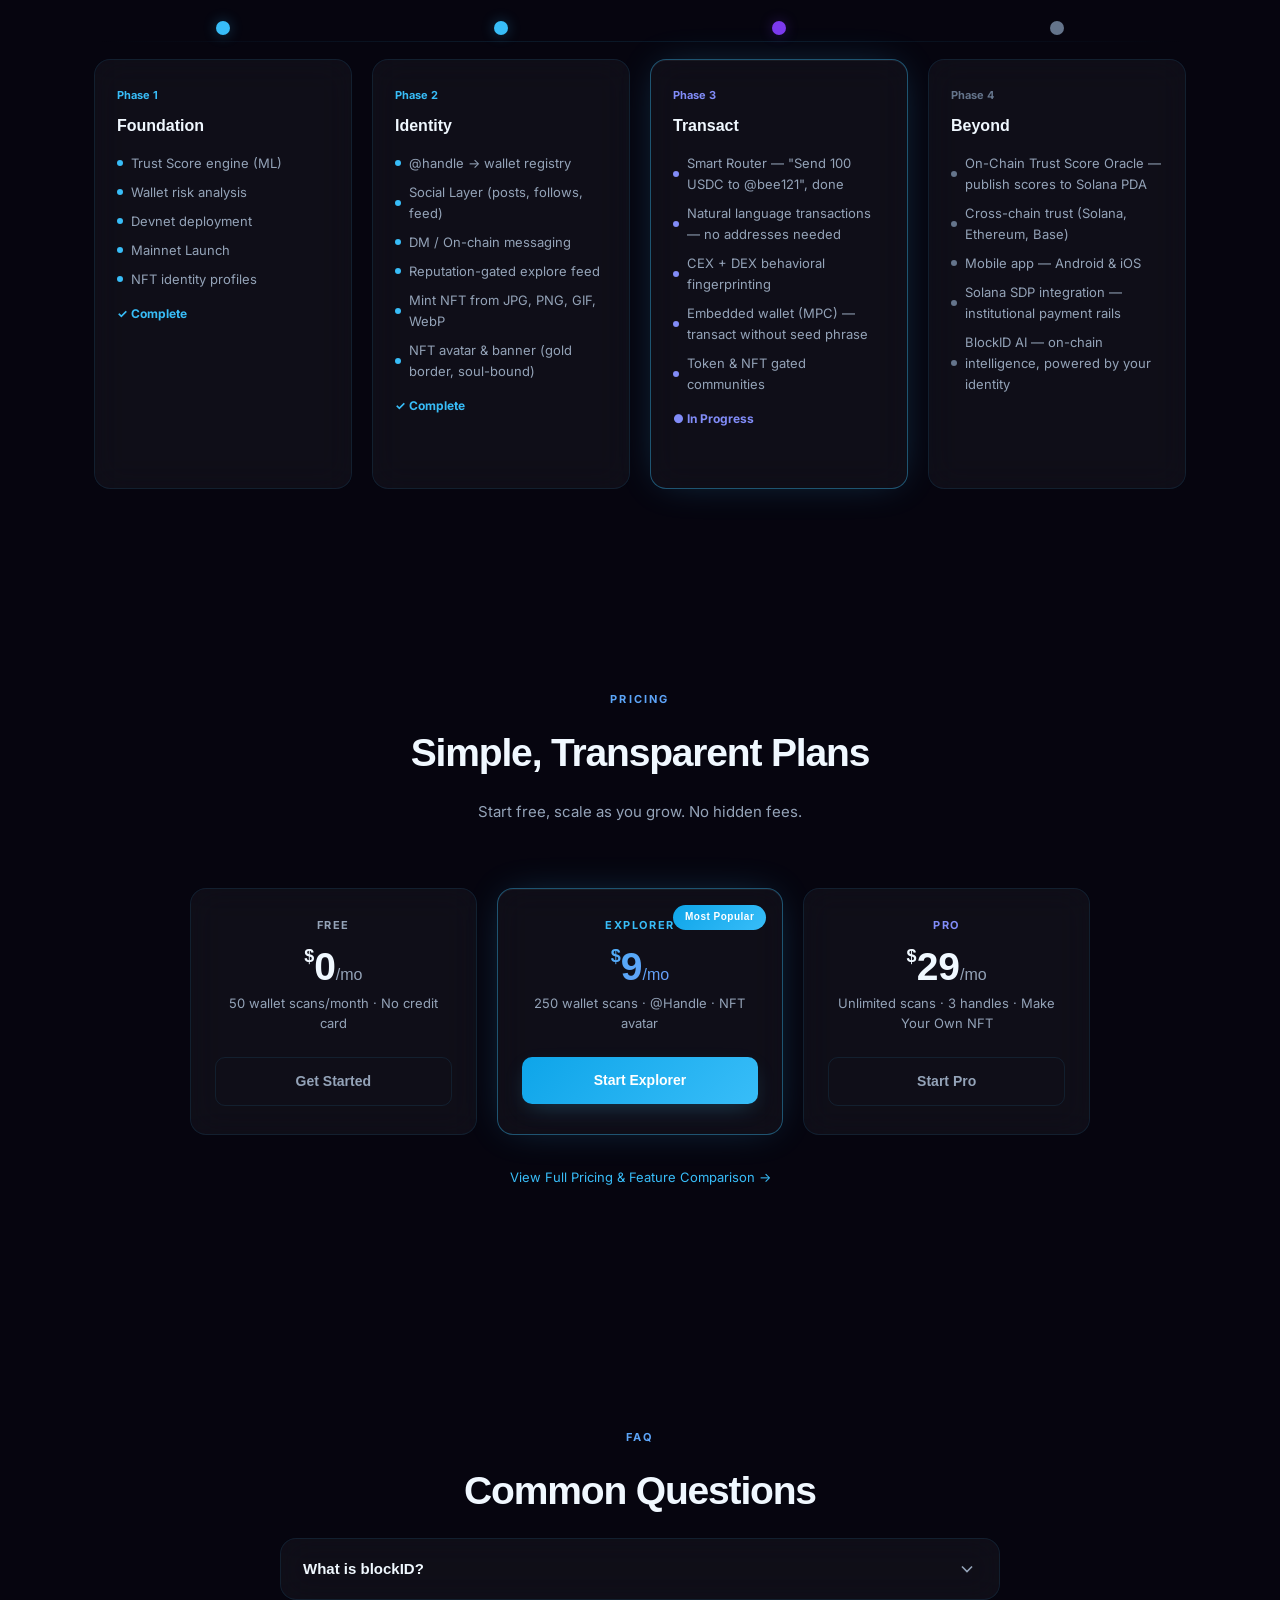
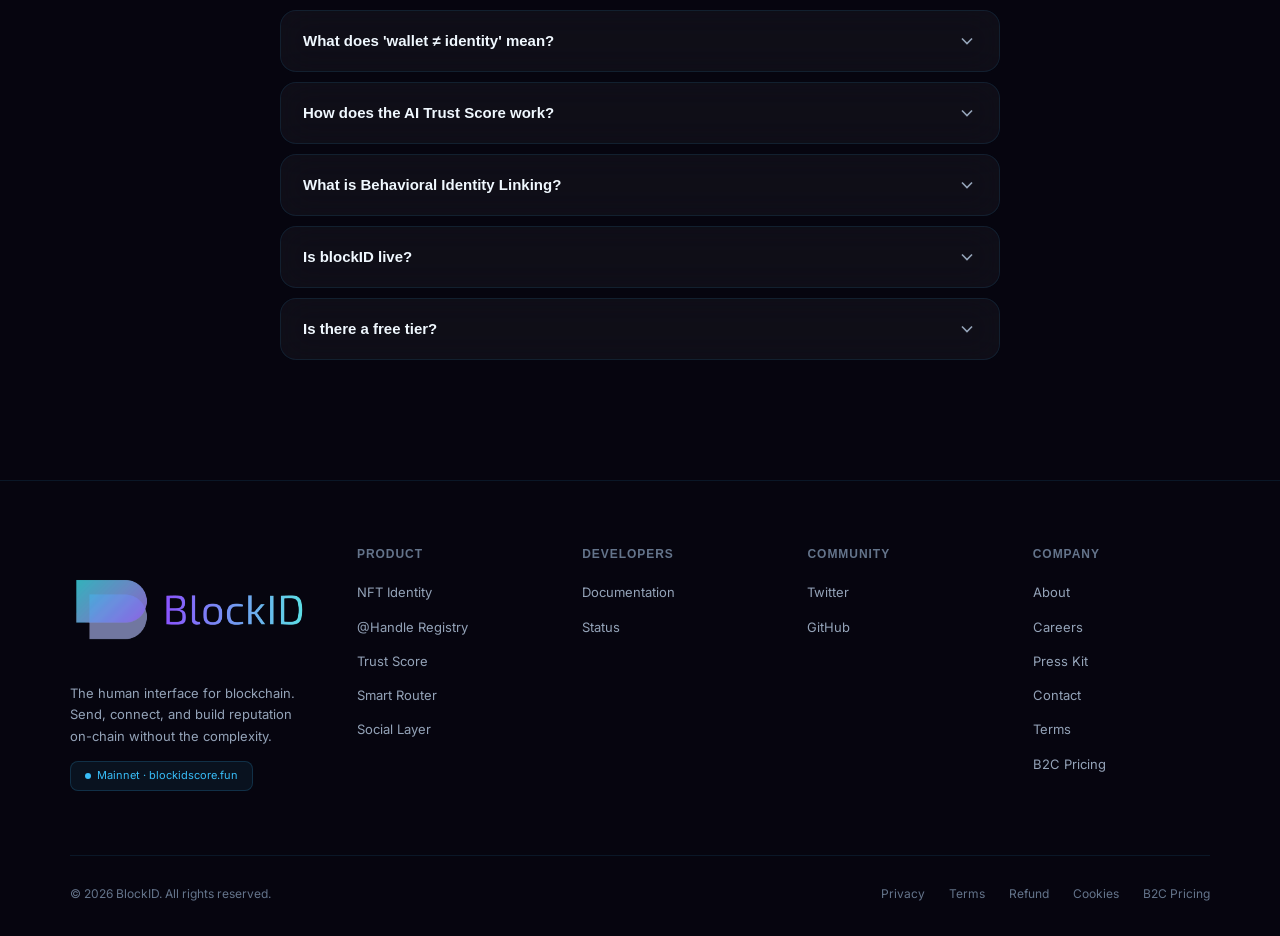
==== commit fe92cce5: "fix: correct scan counts in pricing section (50/250) Made-with: Cursor" ====
--- a/index.html
+++ b/index.html
@@ -463,14 +463,14 @@
       <div class="glass prcard">
         <div class="ptier" style="color:var(--muted2)">Free</div>
         <div class="pval"><sup>$</sup>0<span style="font-size:16px;font-weight:500;color:var(--muted2)">/mo</span></div>
-        <div class="ptagline">10 wallet scans/month · No credit card</div>
+        <div class="ptagline">50 wallet scans/month · No credit card</div>
         <a href="https://app.blockidscore.fun" target="_blank" rel="noopener" class="pbtn pb-o">Get Started</a>
       </div>
       <div class="glass glow-card prcard">
         <div class="popular">Most Popular</div>
         <div class="ptier" style="color:var(--blue)">Explorer</div>
         <div class="pval grad-text"><sup>$</sup>9<span style="font-size:16px;font-weight:500;color:var(--muted2)">/mo</span></div>
-        <div class="ptagline">100 wallet scans · @Handle · NFT avatar</div>
+        <div class="ptagline">250 wallet scans · @Handle · NFT avatar</div>
         <a href="pricing-b2c.html" class="pbtn pb-g">Start Explorer</a>
       </div>
       <div class="glass prcard">
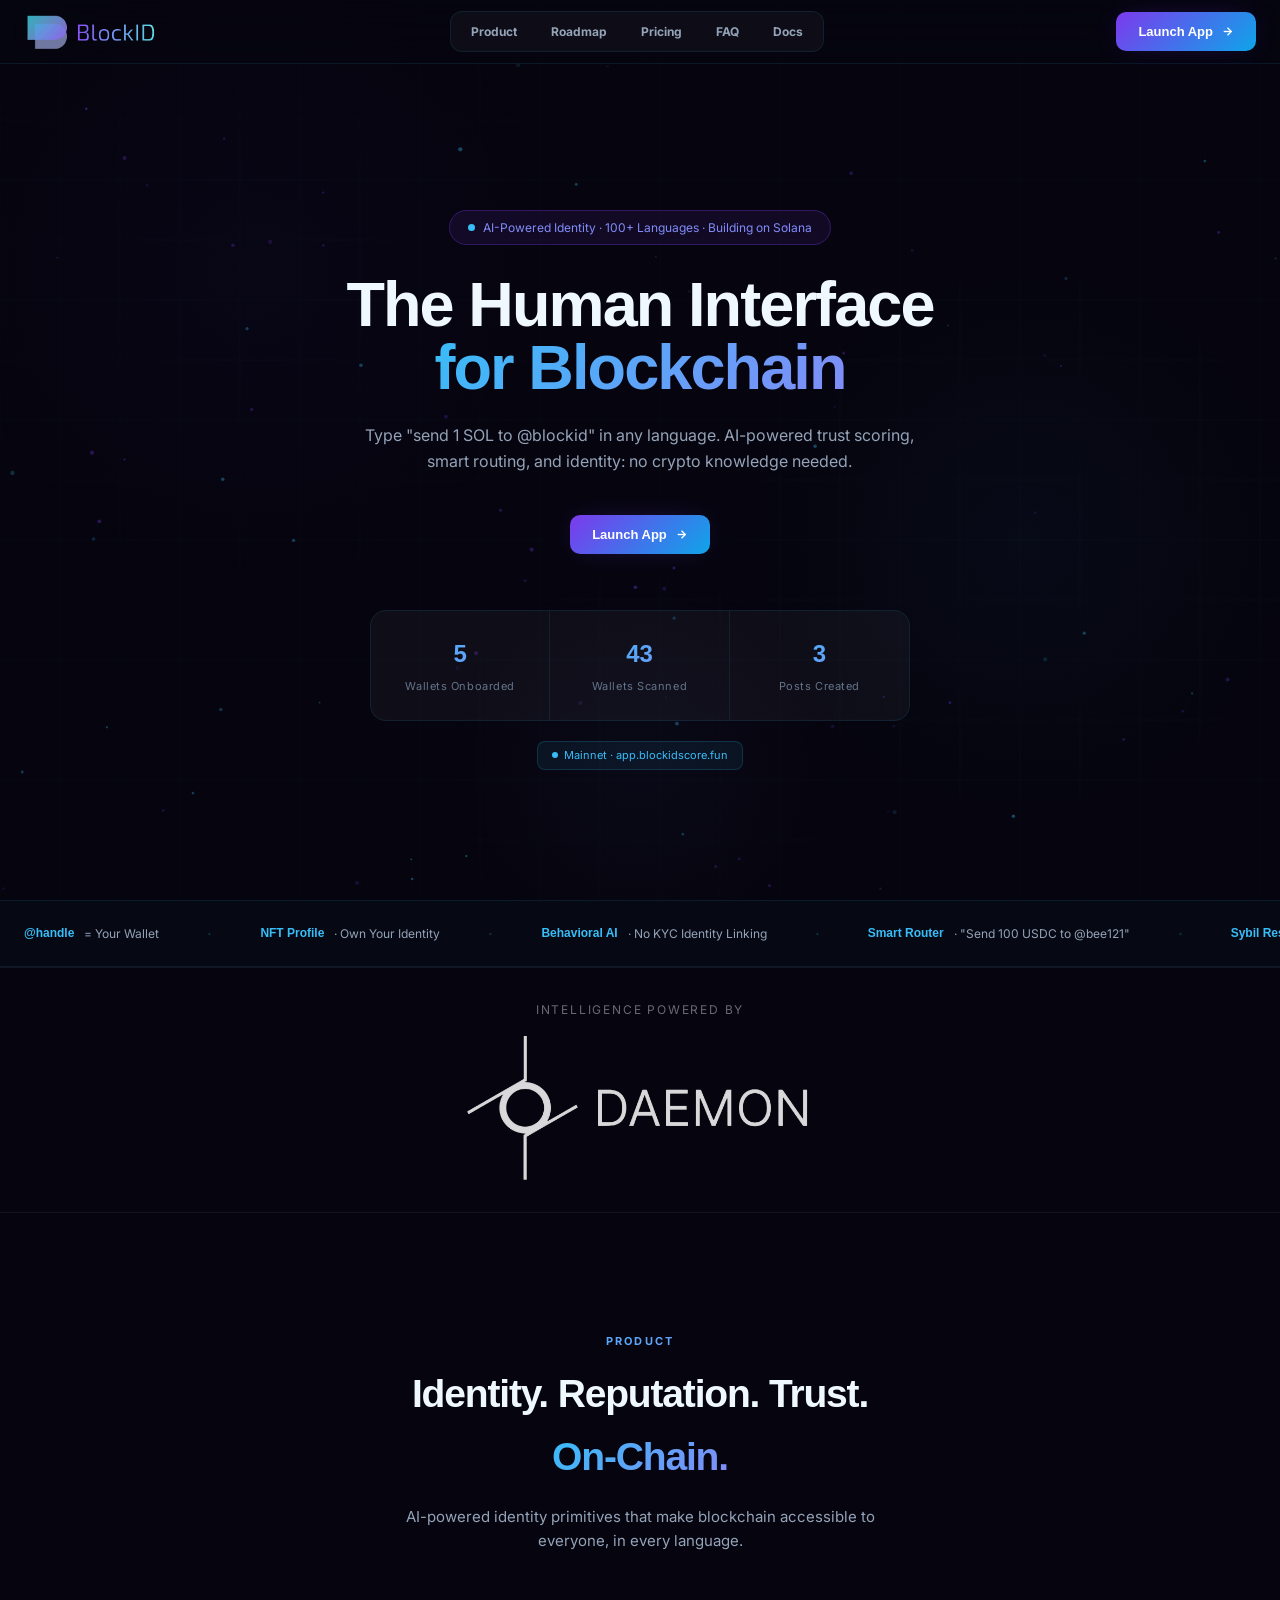
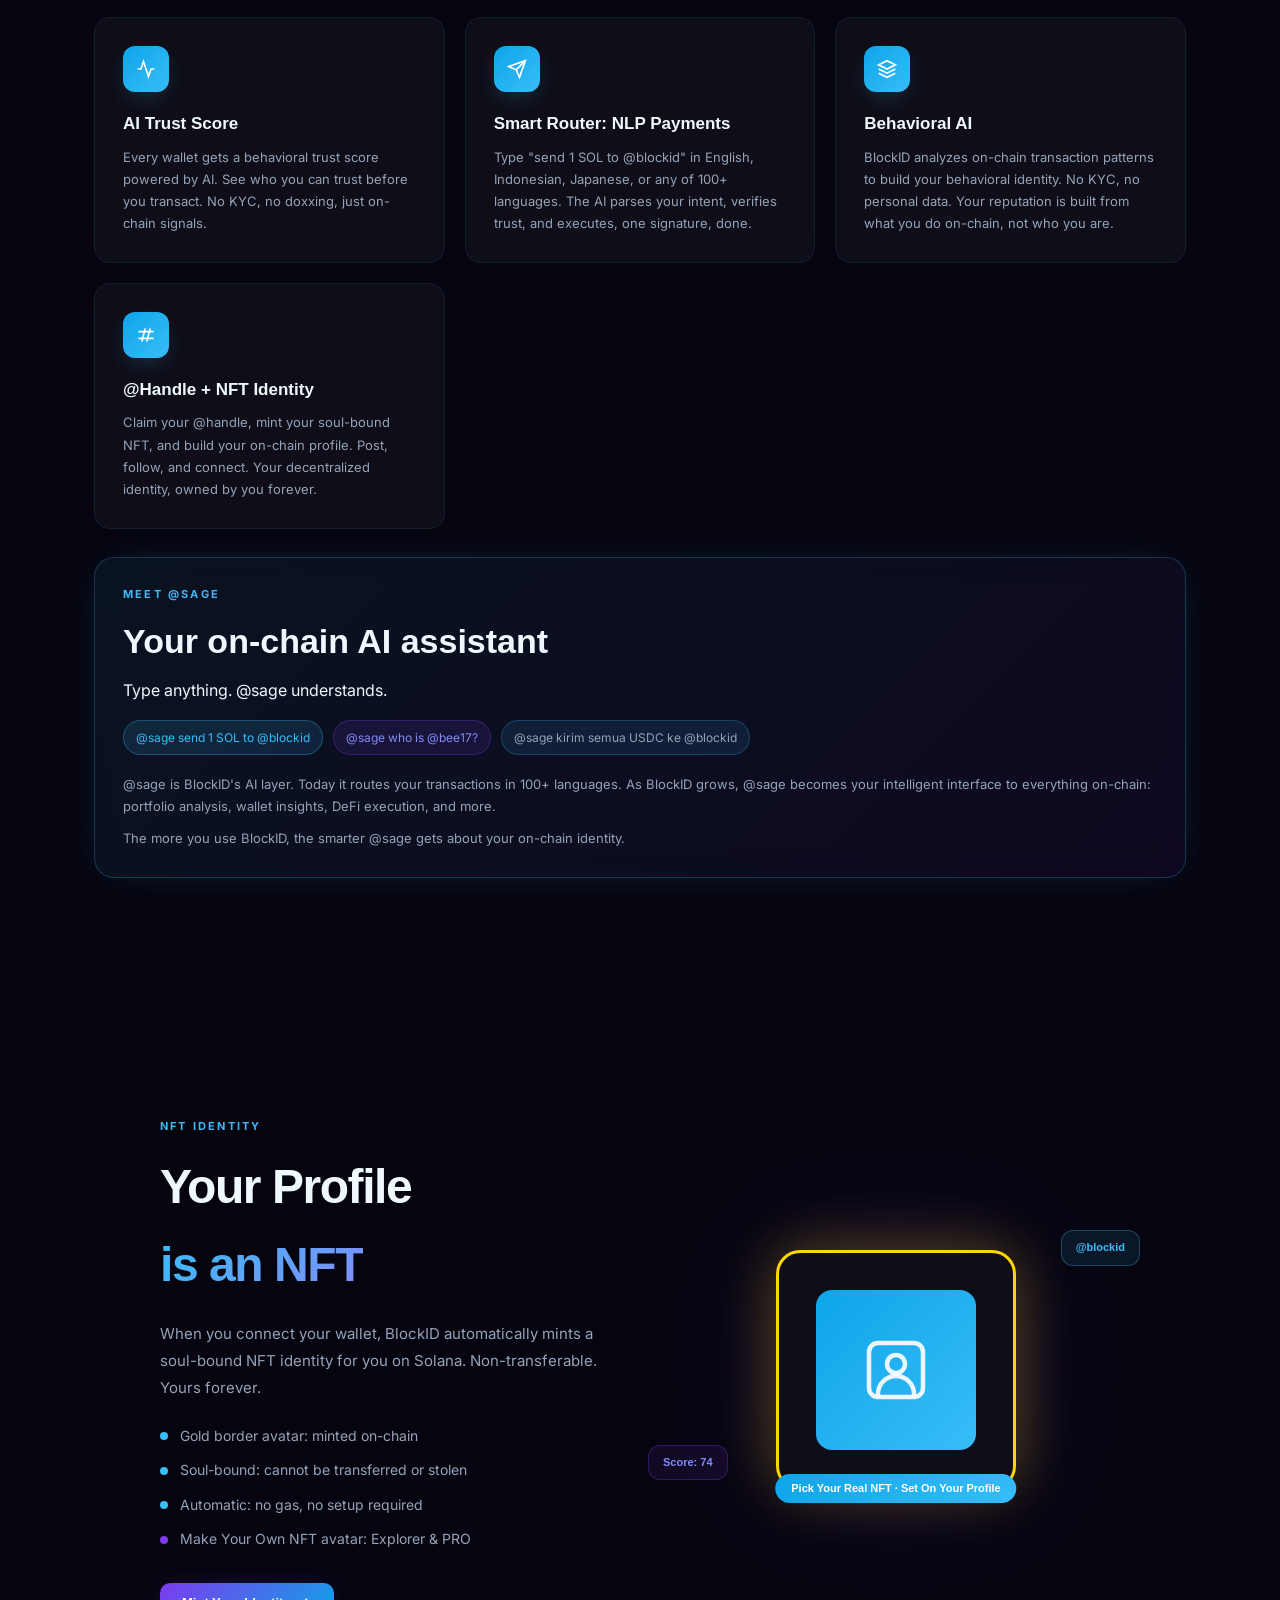
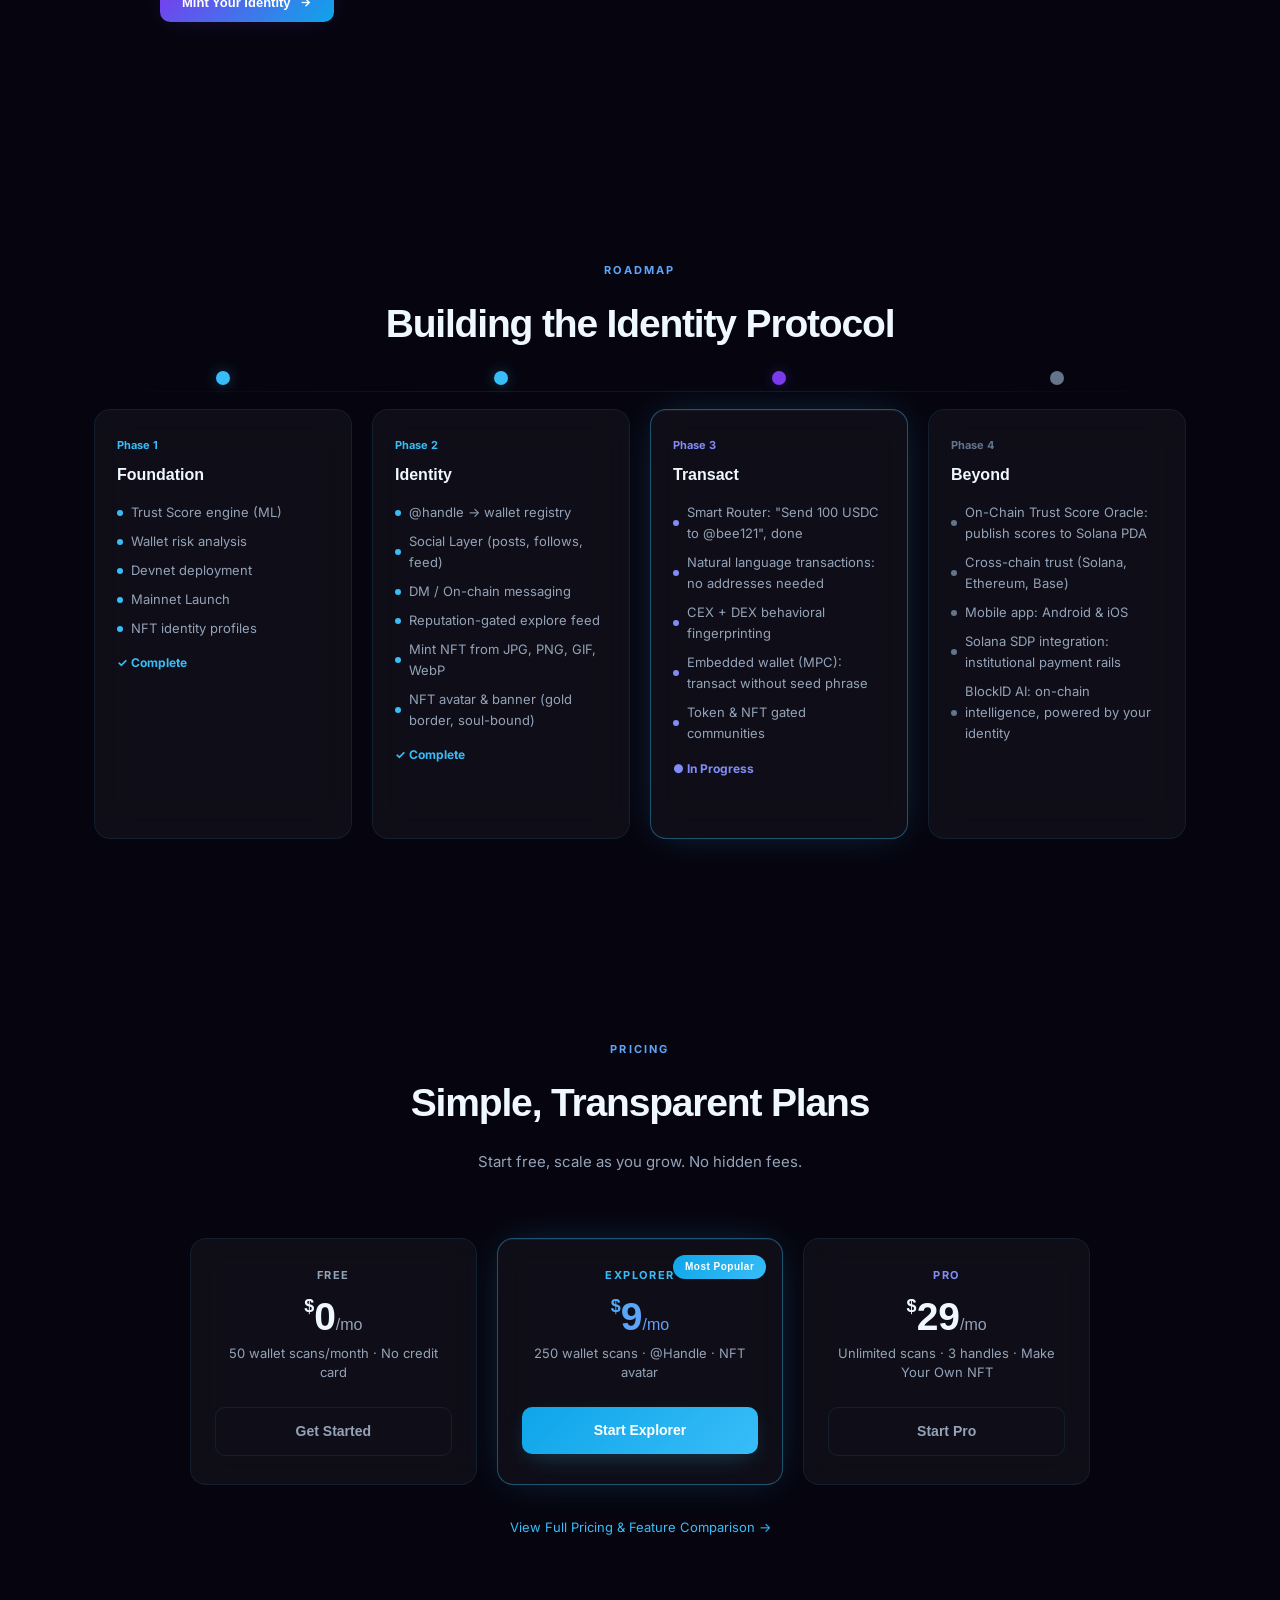
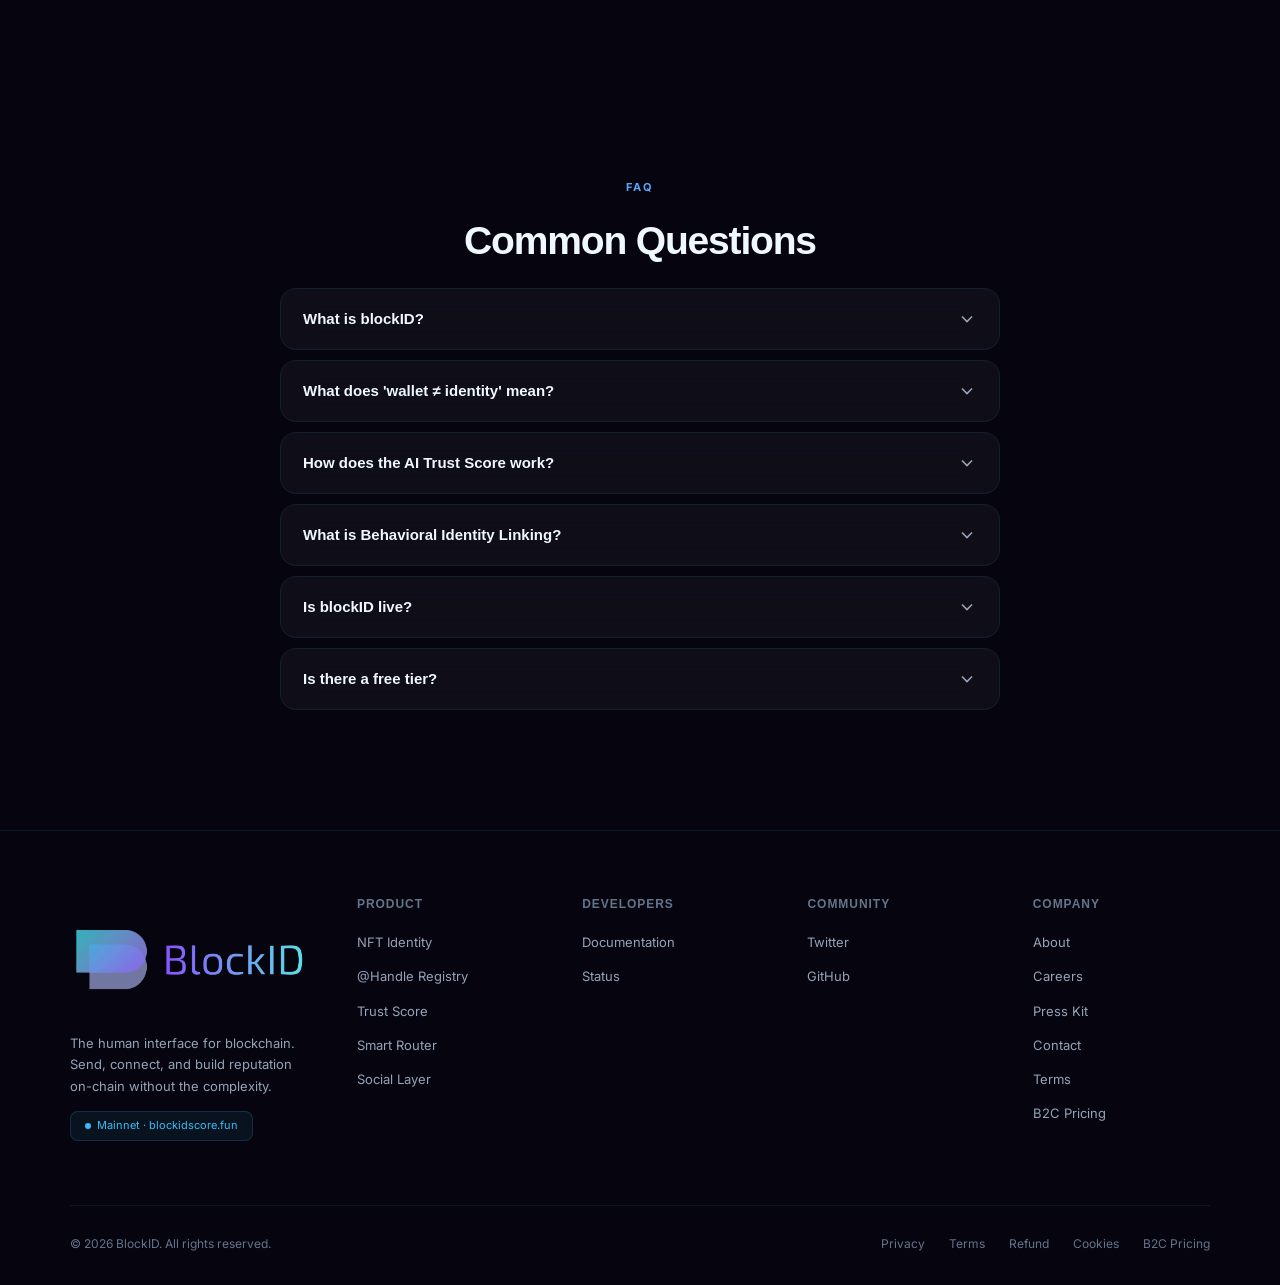
==== commit 51018eaf: "feat: add @sage section and replace em-dashes in index.html Made-with: Cursor" ====
--- a/index.html
+++ b/index.html
@@ -6,14 +6,14 @@
 <link rel="icon" type="image/png" href="blockid-icon.png" sizes="512x512">
 <link rel="icon" type="image/png" href="blockid-icon.png" sizes="32x32">
 <link rel="apple-touch-icon" href="blockid-icon.png">
-<title>BlockID — The Human Interface For Blockchain</title>
-<meta property="og:title" content="BlockID — The Human Interface For Blockchain" />
+<title>BlockID: The Human Interface For Blockchain</title>
+<meta property="og:title" content="BlockID: The Human Interface For Blockchain" />
 <meta property="og:description" content="AI-powered trust scores, NLP payments, and verifiable identity on Solana. Type in any language, send to any @handle." />
 <meta property="og:image" content="https://media.blockidscore.fun/branding/og-preview.png" />
 <meta property="og:url" content="https://blockidscore.fun" />
 <meta property="og:type" content="website" />
 <meta name="twitter:card" content="summary_large_image" />
-<meta name="twitter:title" content="BlockID — The Human Interface For Blockchain" />
+<meta name="twitter:title" content="BlockID: The Human Interface For Blockchain" />
 <meta name="twitter:description" content="AI-powered trust scores, NLP payments, and verifiable identity on Solana." />
 <meta name="twitter:image" content="https://media.blockidscore.fun/branding/og-preview.png" />
 <link rel="preconnect" href="https://fonts.googleapis.com">
@@ -265,7 +265,7 @@
   <div>
     <div class="badge fu d1"><span class="bdot"></span>AI-Powered Identity · 100+ Languages · Building on Solana</div>
     <h1 class="h1 fu d2">The Human Interface<br><span class="grad-text">for Blockchain</span></h1>
-    <p class="hp fu d3">Type "send 1 SOL to @blockid" in any language. AI-powered trust scoring, smart routing, and identity — no crypto knowledge needed.</p>
+    <p class="hp fu d3">Type "send 1 SOL to @blockid" in any language. AI-powered trust scoring, smart routing, and identity: no crypto knowledge needed.</p>
     <div class="ctas fu d4">
       <a href="https://app.blockidscore.fun" target="_blank" rel="noopener" class="btn-g">
         Launch App <svg width="13" height="13" viewBox="0 0 24 24" fill="none" stroke="currentColor" stroke-width="2.5"><line x1="5" y1="12" x2="19" y2="12"/><polyline points="12,5 19,12 12,19"/></svg>
@@ -322,10 +322,26 @@
   <div class="wrap">
     <div class="tc reveal"><p class="stag">Product</p><h2 class="sh2">Identity. Reputation. Trust.<br><span class="grad-text">On-Chain.</span></h2><p class="ssub">AI-powered identity primitives that make blockchain accessible to everyone, in every language.</p></div>
     <div class="pgrid">
-      <div class="glass-h pc reveal"><div class="ibox"><svg width="20" height="20" viewBox="0 0 24 24" fill="none" stroke="#fff" stroke-width="2"><polyline points="22 12 18 12 15 21 9 3 6 12 2 12"/></svg></div><h3 class="ch3">AI Trust Score</h3><p class="cp">Every wallet gets a behavioral trust score powered by AI. See who you can trust before you transact — no KYC, no doxxing, just on-chain signals.</p></div>
-      <div class="glass-h pc reveal"><div class="ibox"><svg width="20" height="20" viewBox="0 0 24 24" fill="none" stroke="#fff" stroke-width="2"><path d="M22 2L11 13"/><polygon points="22 2 15 22 11 13 2 9 22 2"/></svg></div><h3 class="ch3">Smart Router — NLP Payments</h3><p class="cp">Type "send 1 SOL to @blockid" in English, Indonesian, Japanese, or any of 100+ languages. The AI parses your intent, verifies trust, and executes — one signature, done.</p></div>
-      <div class="glass-h pc reveal"><div class="ibox"><svg width="20" height="20" viewBox="0 0 24 24" fill="none" stroke="#fff" stroke-width="2"><path d="M12 2L2 7l10 5 10-5-10-5z"/><path d="M2 17l10 5 10-5"/><path d="M2 12l10 5 10-5"/></svg></div><h3 class="ch3">Behavioral AI</h3><p class="cp">BlockID analyzes on-chain transaction patterns to build your behavioral identity — no KYC, no personal data. Your reputation is built from what you do on-chain, not who you are.</p></div>
-      <div class="glass-h pc reveal"><div class="ibox"><svg width="20" height="20" viewBox="0 0 24 24" fill="none" stroke="#fff" stroke-width="2"><path d="M7 20l4-16m2 16l4-16M3 8h18M3 16h18"/></svg></div><h3 class="ch3">@Handle + NFT Identity</h3><p class="cp">Claim your @handle, mint your soul-bound NFT, and build your on-chain profile. Post, follow, and connect — your decentralized identity, owned by you forever.</p></div>
+      <div class="glass-h pc reveal"><div class="ibox"><svg width="20" height="20" viewBox="0 0 24 24" fill="none" stroke="#fff" stroke-width="2"><polyline points="22 12 18 12 15 21 9 3 6 12 2 12"/></svg></div><h3 class="ch3">AI Trust Score</h3><p class="cp">Every wallet gets a behavioral trust score powered by AI. See who you can trust before you transact. No KYC, no doxxing, just on-chain signals.</p></div>
+      <div class="glass-h pc reveal"><div class="ibox"><svg width="20" height="20" viewBox="0 0 24 24" fill="none" stroke="#fff" stroke-width="2"><path d="M22 2L11 13"/><polygon points="22 2 15 22 11 13 2 9 22 2"/></svg></div><h3 class="ch3">Smart Router: NLP Payments</h3><p class="cp">Type "send 1 SOL to @blockid" in English, Indonesian, Japanese, or any of 100+ languages. The AI parses your intent, verifies trust, and executes, one signature, done.</p></div>
+      <div class="glass-h pc reveal"><div class="ibox"><svg width="20" height="20" viewBox="0 0 24 24" fill="none" stroke="#fff" stroke-width="2"><path d="M12 2L2 7l10 5 10-5-10-5z"/><path d="M2 17l10 5 10-5"/><path d="M2 12l10 5 10-5"/></svg></div><h3 class="ch3">Behavioral AI</h3><p class="cp">BlockID analyzes on-chain transaction patterns to build your behavioral identity. No KYC, no personal data. Your reputation is built from what you do on-chain, not who you are.</p></div>
+      <div class="glass-h pc reveal"><div class="ibox"><svg width="20" height="20" viewBox="0 0 24 24" fill="none" stroke="#fff" stroke-width="2"><path d="M7 20l4-16m2 16l4-16M3 8h18M3 16h18"/></svg></div><h3 class="ch3">@Handle + NFT Identity</h3><p class="cp">Claim your @handle, mint your soul-bound NFT, and build your on-chain profile. Post, follow, and connect. Your decentralized identity, owned by you forever.</p></div>
+    </div>
+    <div class="glass reveal" style="margin-top:28px;padding:28px;border-radius:20px;border:1px solid rgba(56,189,248,.24);background:linear-gradient(135deg,rgba(56,189,248,.08),rgba(124,58,237,.08));box-shadow:0 0 40px -18px rgba(56,189,248,.35);">
+      <div style="display:flex;align-items:flex-start;justify-content:space-between;gap:20px;flex-wrap:wrap;">
+        <div>
+          <p class="stag" style="margin-bottom:10px;">Meet @sage</p>
+          <h3 class="ch3" style="font-size:clamp(24px,3.4vw,34px);margin-bottom:8px;">Your on-chain AI assistant</h3>
+          <p class="cp" style="font-size:16px;color:var(--fg);margin-bottom:16px;">Type anything. @sage understands.</p>
+        </div>
+      </div>
+      <div style="display:flex;flex-wrap:wrap;gap:10px;margin-bottom:18px;">
+        <span style="display:inline-flex;align-items:center;padding:7px 12px;border-radius:100px;background:rgba(56,189,248,.12);border:1px solid rgba(56,189,248,.3);color:var(--blue);font-family:var(--fm);font-size:12px;">@sage send 1 SOL to @blockid</span>
+        <span style="display:inline-flex;align-items:center;padding:7px 12px;border-radius:100px;background:rgba(124,58,237,.12);border:1px solid rgba(124,58,237,.3);color:var(--indigo);font-family:var(--fm);font-size:12px;">@sage who is @bee17?</span>
+        <span style="display:inline-flex;align-items:center;padding:7px 12px;border-radius:100px;background:rgba(56,189,248,.1);border:1px solid rgba(56,189,248,.24);color:var(--muted2);font-family:var(--fm);font-size:12px;">@sage kirim semua USDC ke @blockid</span>
+      </div>
+      <p class="cp" style="margin-bottom:10px;">@sage is BlockID's AI layer. Today it routes your transactions in 100+ languages. As BlockID grows, @sage becomes your intelligent interface to everything on-chain: portfolio analysis, wallet insights, DeFi execution, and more.</p>
+      <p class="cp" style="margin-bottom:0;">The more you use BlockID, the smarter @sage gets about your on-chain identity.</p>
     </div>
   </div>
 </section>
@@ -343,19 +359,19 @@
         <div style="display:flex;flex-direction:column;gap:12px;margin-bottom:32px;">
           <div style="display:flex;align-items:center;gap:12px;">
             <div style="width:8px;height:8px;border-radius:50%;background:var(--blue);flex-shrink:0;"></div>
-            <span style="font-size:14px;color:var(--muted2);">Gold border avatar — minted on-chain</span>
+            <span style="font-size:14px;color:var(--muted2);">Gold border avatar: minted on-chain</span>
           </div>
           <div style="display:flex;align-items:center;gap:12px;">
             <div style="width:8px;height:8px;border-radius:50%;background:var(--blue);flex-shrink:0;"></div>
-            <span style="font-size:14px;color:var(--muted2);">Soul-bound — cannot be transferred or stolen</span>
+            <span style="font-size:14px;color:var(--muted2);">Soul-bound: cannot be transferred or stolen</span>
           </div>
           <div style="display:flex;align-items:center;gap:12px;">
             <div style="width:8px;height:8px;border-radius:50%;background:var(--blue);flex-shrink:0;"></div>
-            <span style="font-size:14px;color:var(--muted2);">Automatic — no gas, no setup required</span>
+            <span style="font-size:14px;color:var(--muted2);">Automatic: no gas, no setup required</span>
           </div>
           <div style="display:flex;align-items:center;gap:12px;">
             <div style="width:8px;height:8px;border-radius:50%;background:var(--purple);flex-shrink:0;"></div>
-            <span style="font-size:14px;color:var(--muted2);">Make Your Own NFT avatar — Explorer &amp; PRO</span>
+            <span style="font-size:14px;color:var(--muted2);">Make Your Own NFT avatar: Explorer &amp; PRO</span>
           </div>
         </div>
         <a href="https://app.blockidscore.fun" target="_blank" rel="noopener" class="btn-g">
@@ -428,10 +444,10 @@
         <div class="glass glow-card pcard">
           <span class="plbl pc-act">Phase 3</span>
           <h3 class="ph3">Transact</h3>
-          <div class="pitem"><span class="pbul" style="background:var(--indigo)"></span>Smart Router — "Send 100 USDC to @bee121", done</div>
-          <div class="pitem"><span class="pbul" style="background:var(--indigo)"></span>Natural language transactions — no addresses needed</div>
+          <div class="pitem"><span class="pbul" style="background:var(--indigo)"></span>Smart Router: "Send 100 USDC to @bee121", done</div>
+          <div class="pitem"><span class="pbul" style="background:var(--indigo)"></span>Natural language transactions: no addresses needed</div>
           <div class="pitem"><span class="pbul" style="background:var(--indigo)"></span>CEX + DEX behavioral fingerprinting</div>
-          <div class="pitem"><span class="pbul" style="background:var(--indigo)"></span>Embedded wallet (MPC) — transact without seed phrase</div>
+          <div class="pitem"><span class="pbul" style="background:var(--indigo)"></span>Embedded wallet (MPC): transact without seed phrase</div>
           <div class="pitem"><span class="pbul" style="background:var(--indigo)"></span>Token & NFT gated communities</div>
           <div class="pst" style="color:var(--indigo)">● In Progress</div>
         </div>
@@ -443,11 +459,11 @@
         <div class="glass pcard">
           <span class="plbl pc-soon">Phase 4</span>
           <h3 class="ph3">Beyond</h3>
-          <div class="pitem"><span class="pbul" style="background:var(--muted)"></span>On-Chain Trust Score Oracle — publish scores to Solana PDA</div>
+          <div class="pitem"><span class="pbul" style="background:var(--muted)"></span>On-Chain Trust Score Oracle: publish scores to Solana PDA</div>
           <div class="pitem"><span class="pbul" style="background:var(--muted)"></span>Cross-chain trust (Solana, Ethereum, Base)</div>
-          <div class="pitem"><span class="pbul" style="background:var(--muted)"></span>Mobile app — Android &amp; iOS</div>
-          <div class="pitem"><span class="pbul" style="background:var(--muted)"></span>Solana SDP integration — institutional payment rails</div>
-          <div class="pitem"><span class="pbul" style="background:var(--muted)"></span>BlockID AI — on-chain intelligence, powered by your identity</div>
+          <div class="pitem"><span class="pbul" style="background:var(--muted)"></span>Mobile app: Android &amp; iOS</div>
+          <div class="pitem"><span class="pbul" style="background:var(--muted)"></span>Solana SDP integration: institutional payment rails</div>
+          <div class="pitem"><span class="pbul" style="background:var(--muted)"></span>BlockID AI: on-chain intelligence, powered by your identity</div>
         </div>
       </div>
 
@@ -537,7 +553,7 @@
   const drawOrbs=()=>{const t=Date.now()/4000;[{x:W*.2,y:H*.3,r:320,c:'124,58,237',a:.05+.018*Math.sin(t)},{x:W*.8,y:H*.6,r:280,c:'56,189,248',a:.04+.015*Math.sin(t+1.5)},{x:W*.5,y:H*.85,r:200,c:'129,140,248',a:.028+.01*Math.sin(t+3)}].forEach(o=>{const g=ctx.createRadialGradient(o.x,o.y,0,o.x,o.y,o.r);g.addColorStop(0,`rgba(${o.c},${o.a})`);g.addColorStop(1,`rgba(${o.c},0)`);ctx.fillStyle=g;ctx.beginPath();ctx.arc(o.x,o.y,o.r,0,Math.PI*2);ctx.fill()})};
   const drawPts=()=>{pts.forEach(p=>{p.x+=p.vx;p.y+=p.vy;if(p.x<0)p.x=W;if(p.x>W)p.x=0;if(p.y<0)p.y=H;if(p.y>H)p.y=0;const dx=p.x-mx,dy=p.y-my,d=Math.sqrt(dx*dx+dy*dy);if(d<110){const f=(110-d)/110*.5;p.x+=dx/d*f;p.y+=dy/d*f}ctx.beginPath();ctx.arc(p.x,p.y,p.r,0,Math.PI*2);ctx.fillStyle=`rgba(${p.col},${p.a})`;ctx.fill()});for(let i=0;i<pts.length;i++)for(let j=i+1;j<pts.length;j++){const dx=pts[i].x-pts[j].x,dy=pts[i].y-pts[j].y,d=Math.sqrt(dx*dx+dy*dy);if(d<90){ctx.beginPath();ctx.moveTo(pts[i].x,pts[i].y);ctx.lineTo(pts[j].x,pts[j].y);ctx.strokeStyle=`rgba(56,189,248,${.05*(1-d/90)})`;ctx.lineWidth=.5;ctx.stroke()}}};
 
-  // Draw mouse trail — thin elegant fading lines
+  // Draw mouse trail: thin elegant fading lines
   const drawTrail=()=>{
     const now=Date.now();
     // Remove expired points
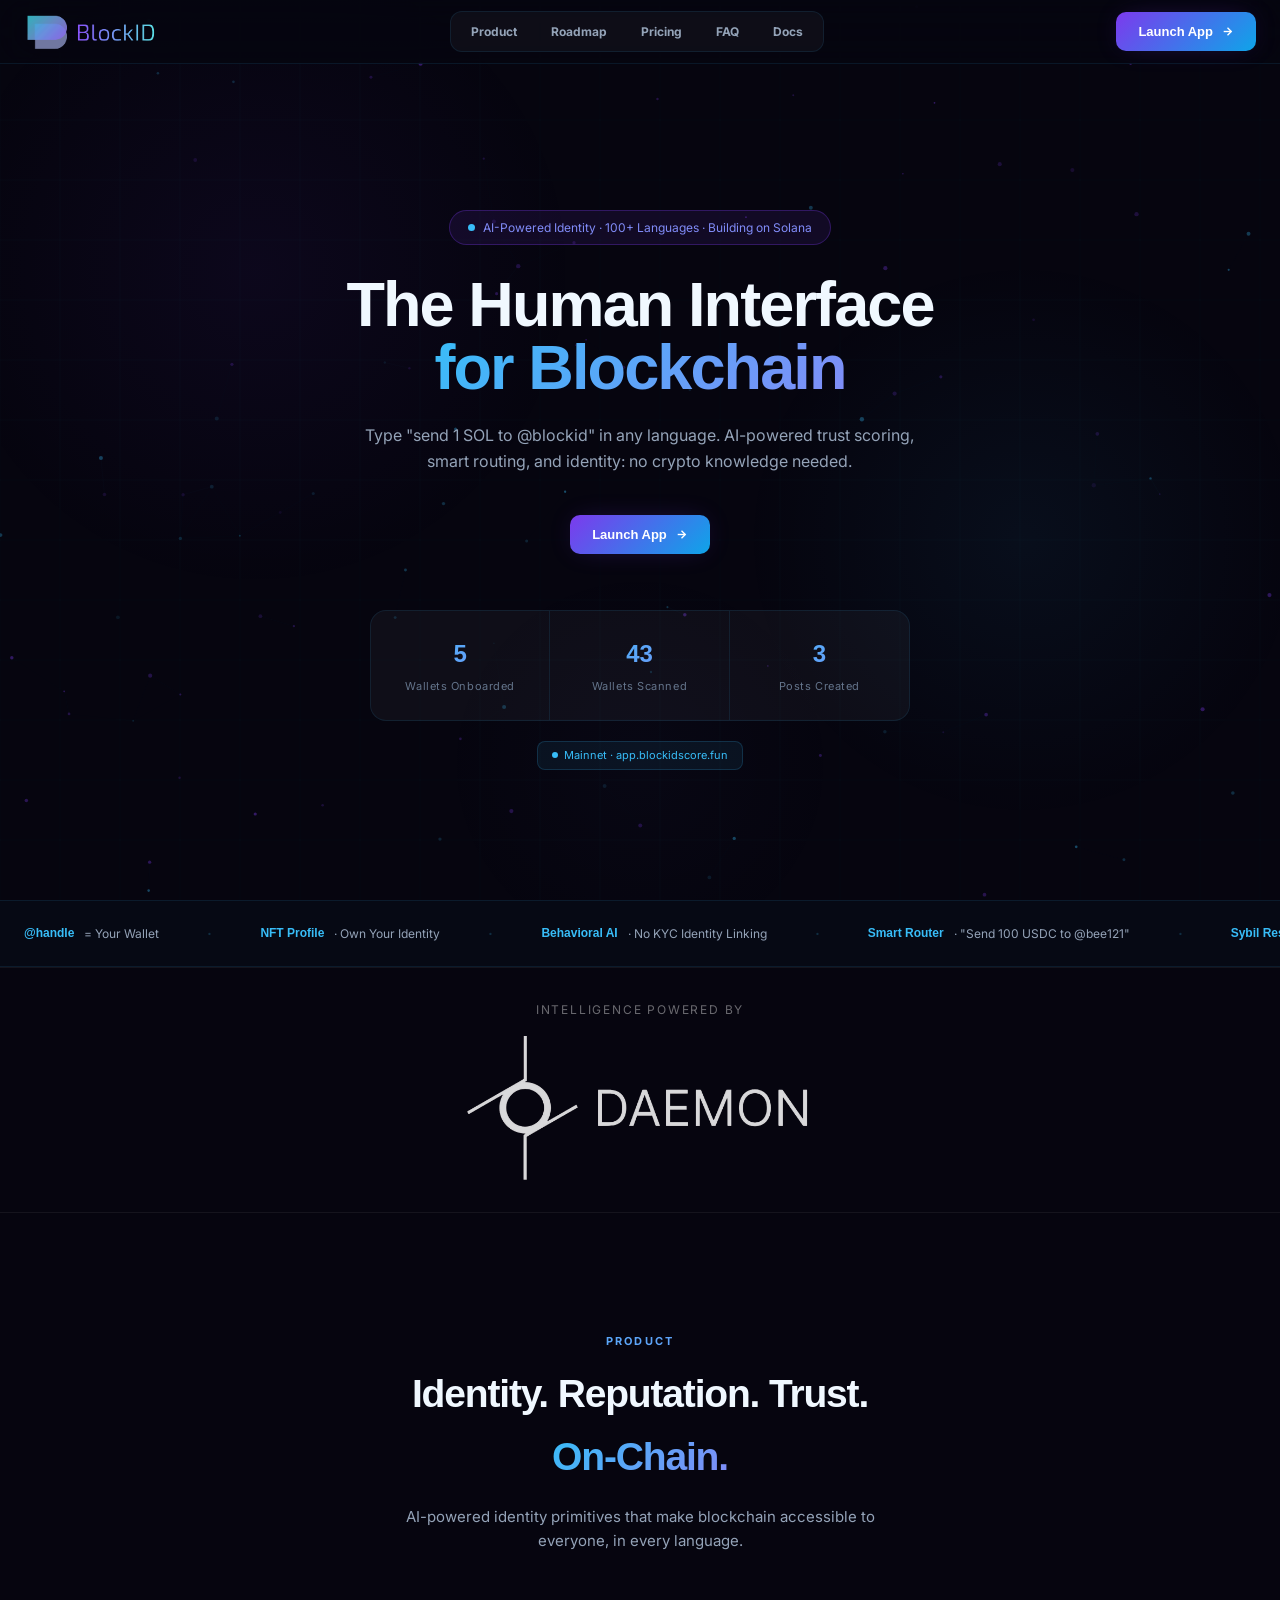
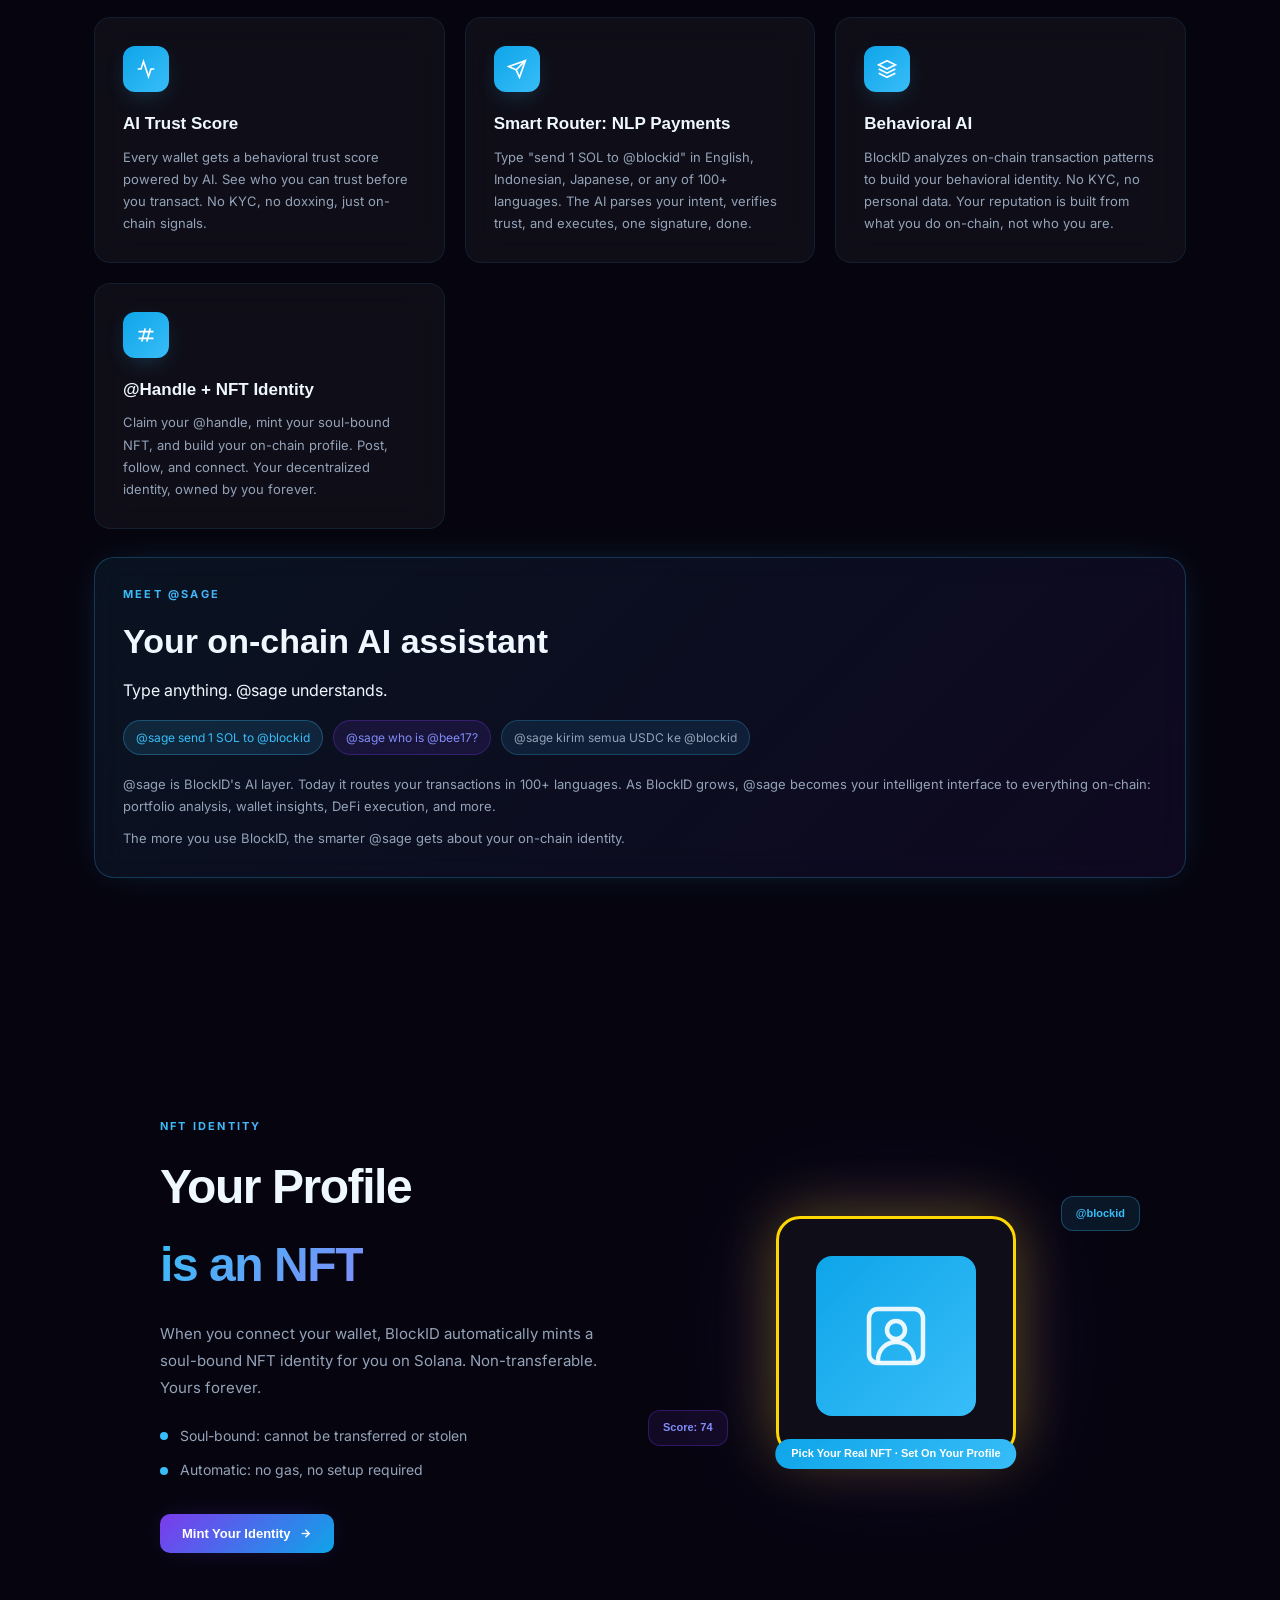
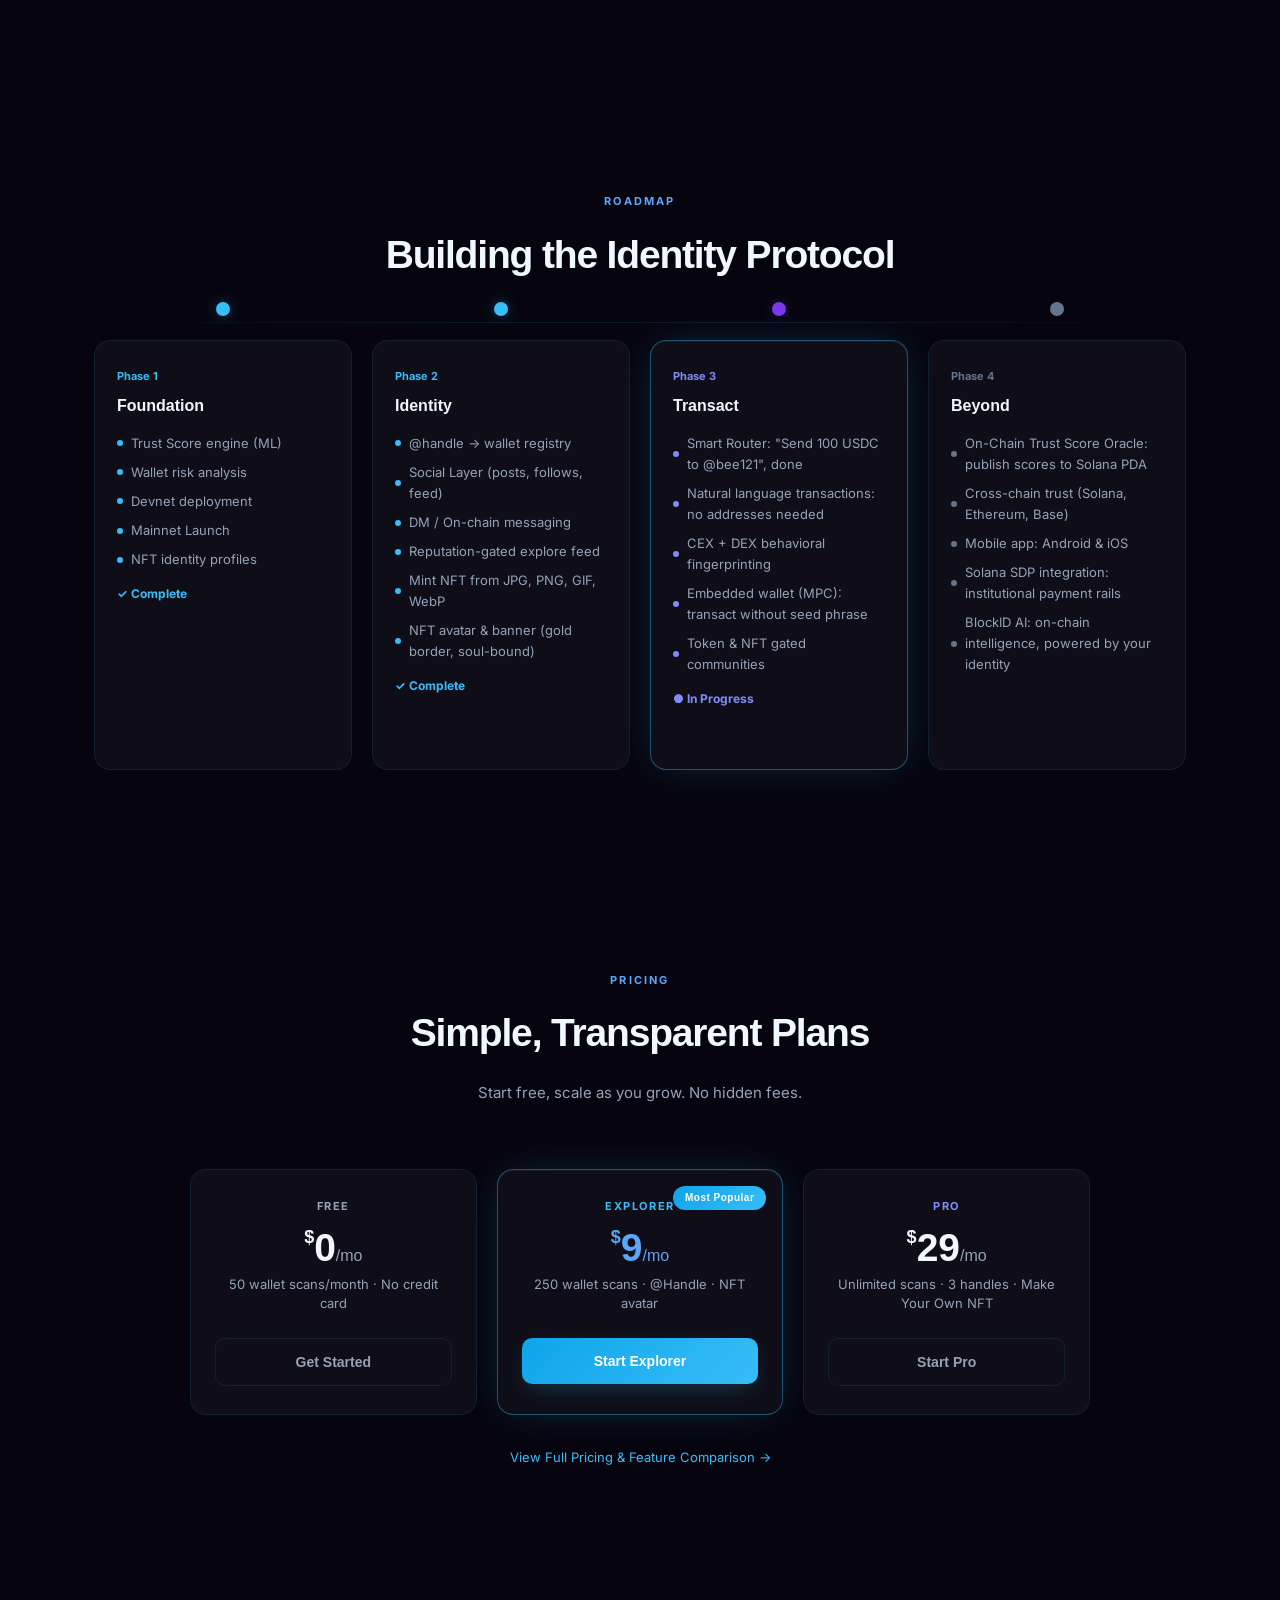
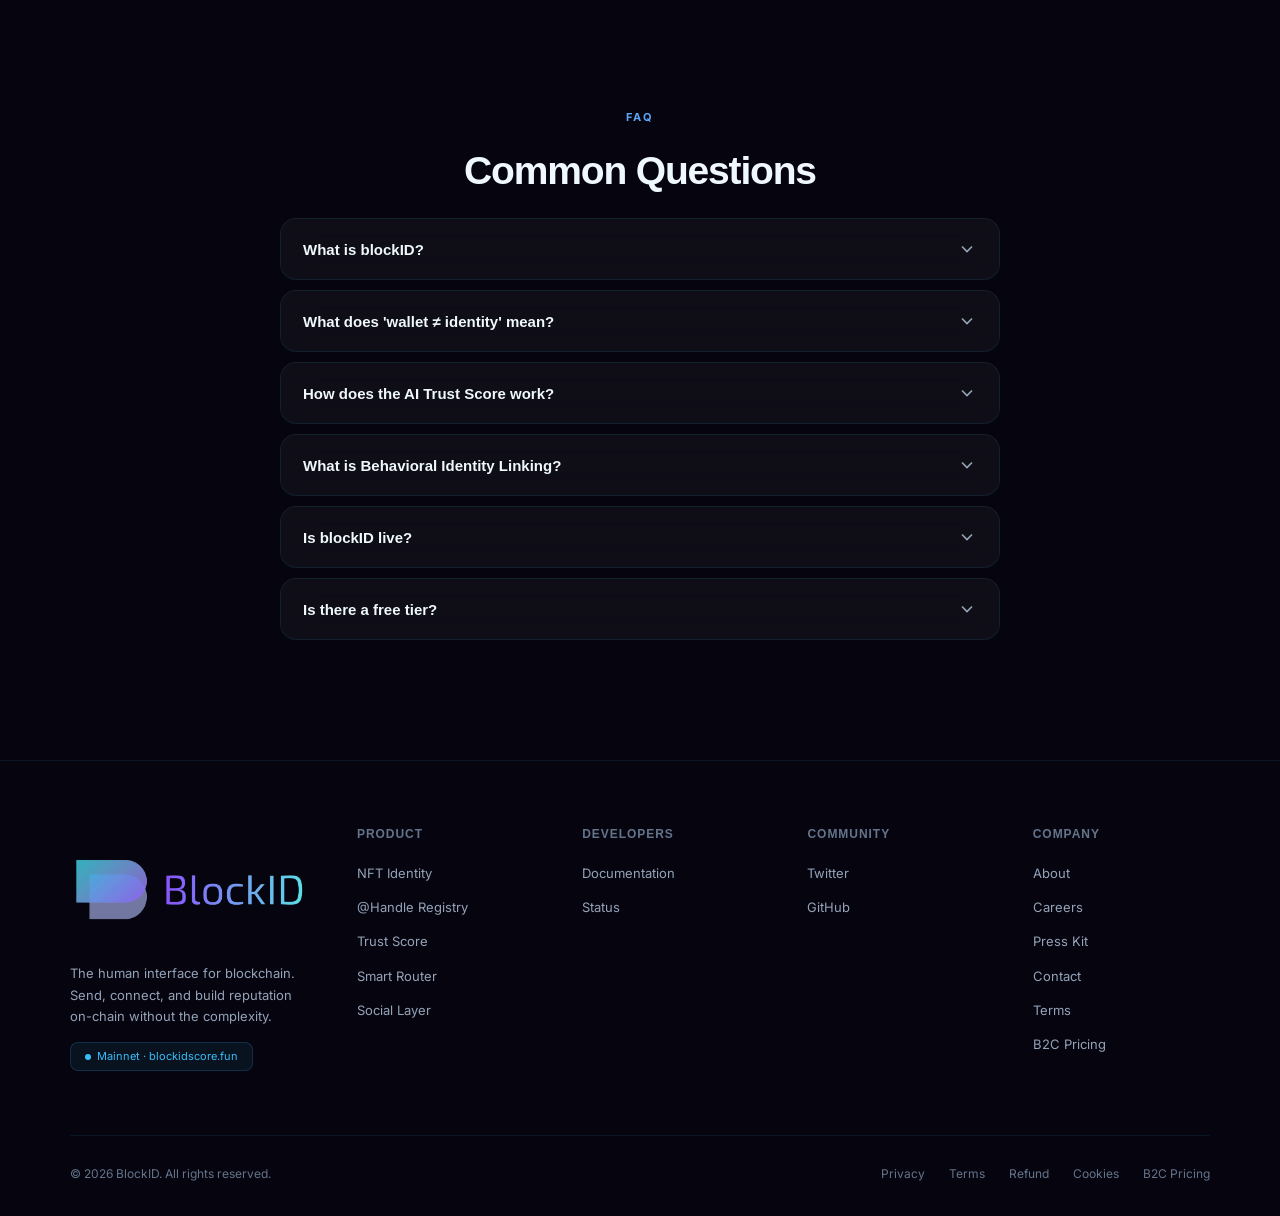
==== commit ae58017c: "fix: remove incorrect NFT avatar bullet points from landing page Made-with: Cursor" ====
--- a/index.html
+++ b/index.html
@@ -359,19 +359,11 @@
         <div style="display:flex;flex-direction:column;gap:12px;margin-bottom:32px;">
           <div style="display:flex;align-items:center;gap:12px;">
             <div style="width:8px;height:8px;border-radius:50%;background:var(--blue);flex-shrink:0;"></div>
-            <span style="font-size:14px;color:var(--muted2);">Gold border avatar: minted on-chain</span>
-          </div>
-          <div style="display:flex;align-items:center;gap:12px;">
-            <div style="width:8px;height:8px;border-radius:50%;background:var(--blue);flex-shrink:0;"></div>
             <span style="font-size:14px;color:var(--muted2);">Soul-bound: cannot be transferred or stolen</span>
           </div>
           <div style="display:flex;align-items:center;gap:12px;">
             <div style="width:8px;height:8px;border-radius:50%;background:var(--blue);flex-shrink:0;"></div>
             <span style="font-size:14px;color:var(--muted2);">Automatic: no gas, no setup required</span>
-          </div>
-          <div style="display:flex;align-items:center;gap:12px;">
-            <div style="width:8px;height:8px;border-radius:50%;background:var(--purple);flex-shrink:0;"></div>
-            <span style="font-size:14px;color:var(--muted2);">Make Your Own NFT avatar: Explorer &amp; PRO</span>
           </div>
         </div>
         <a href="https://app.blockidscore.fun" target="_blank" rel="noopener" class="btn-g">
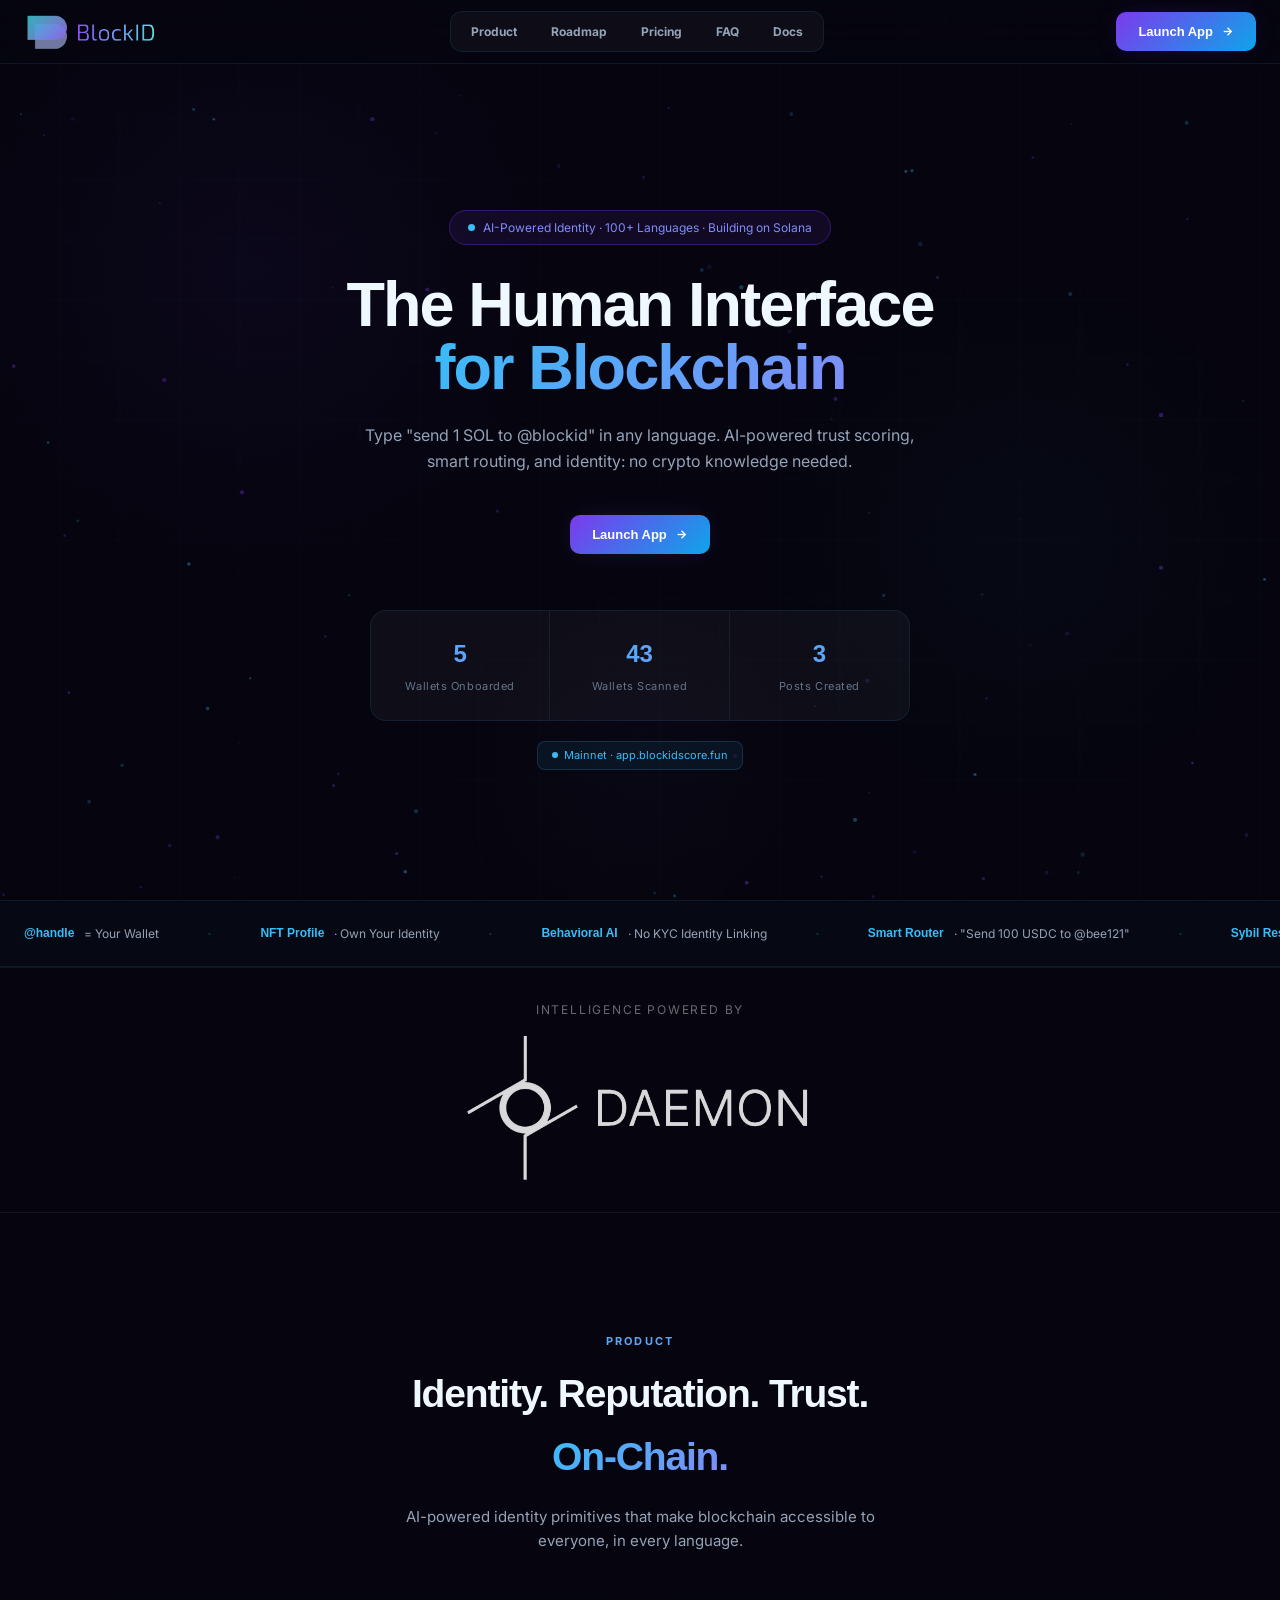
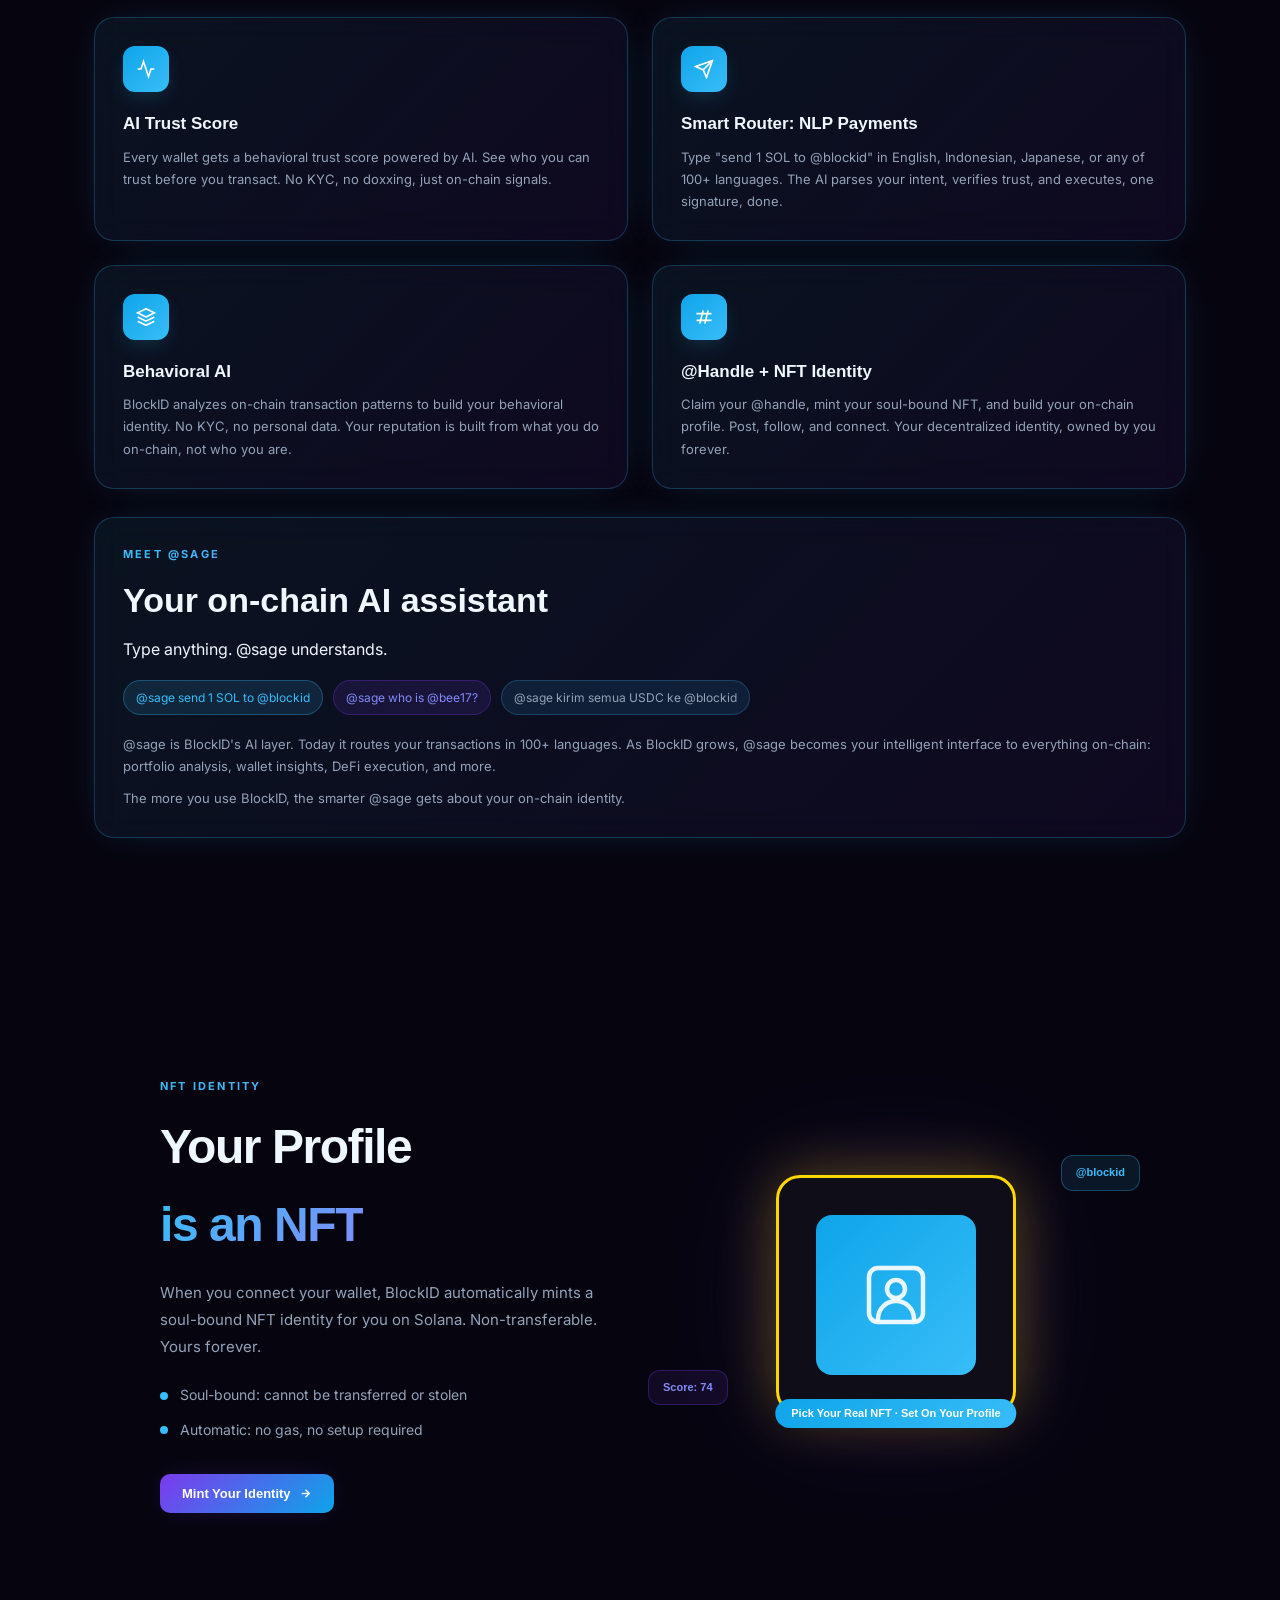
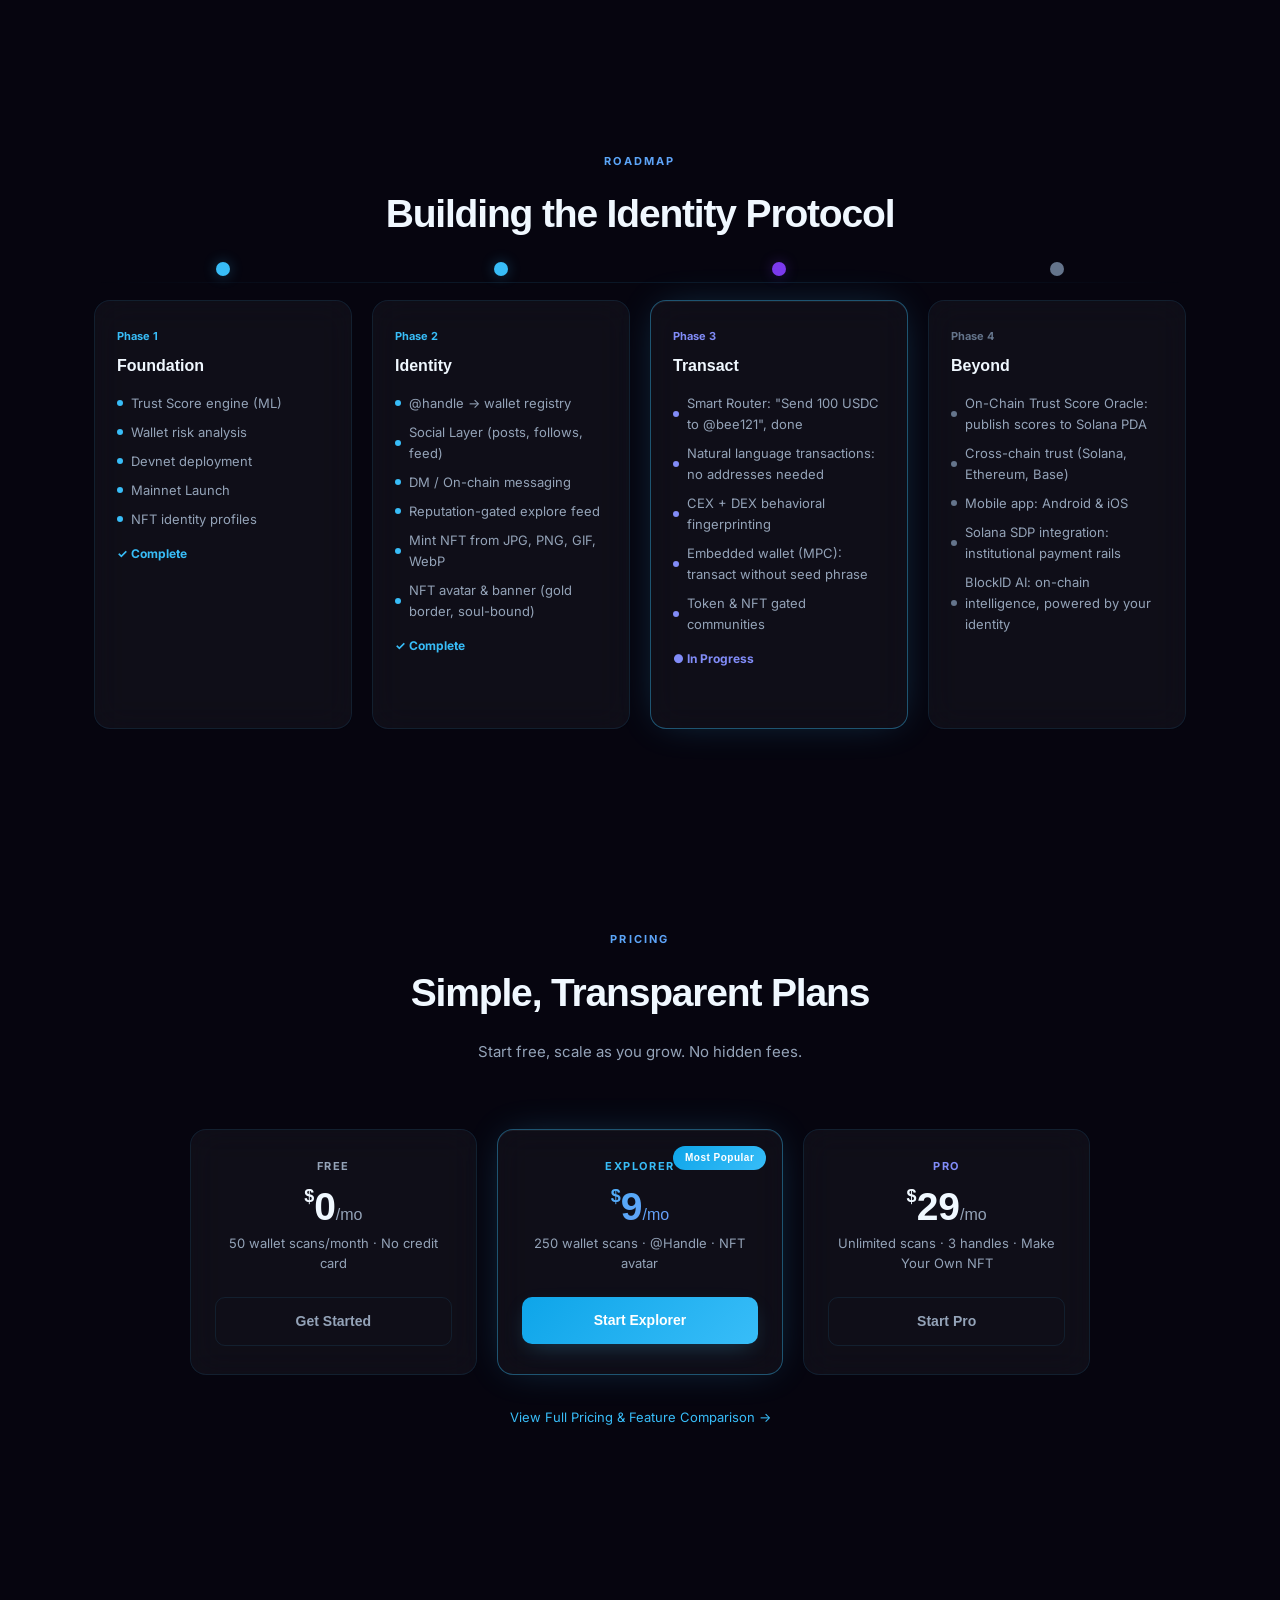
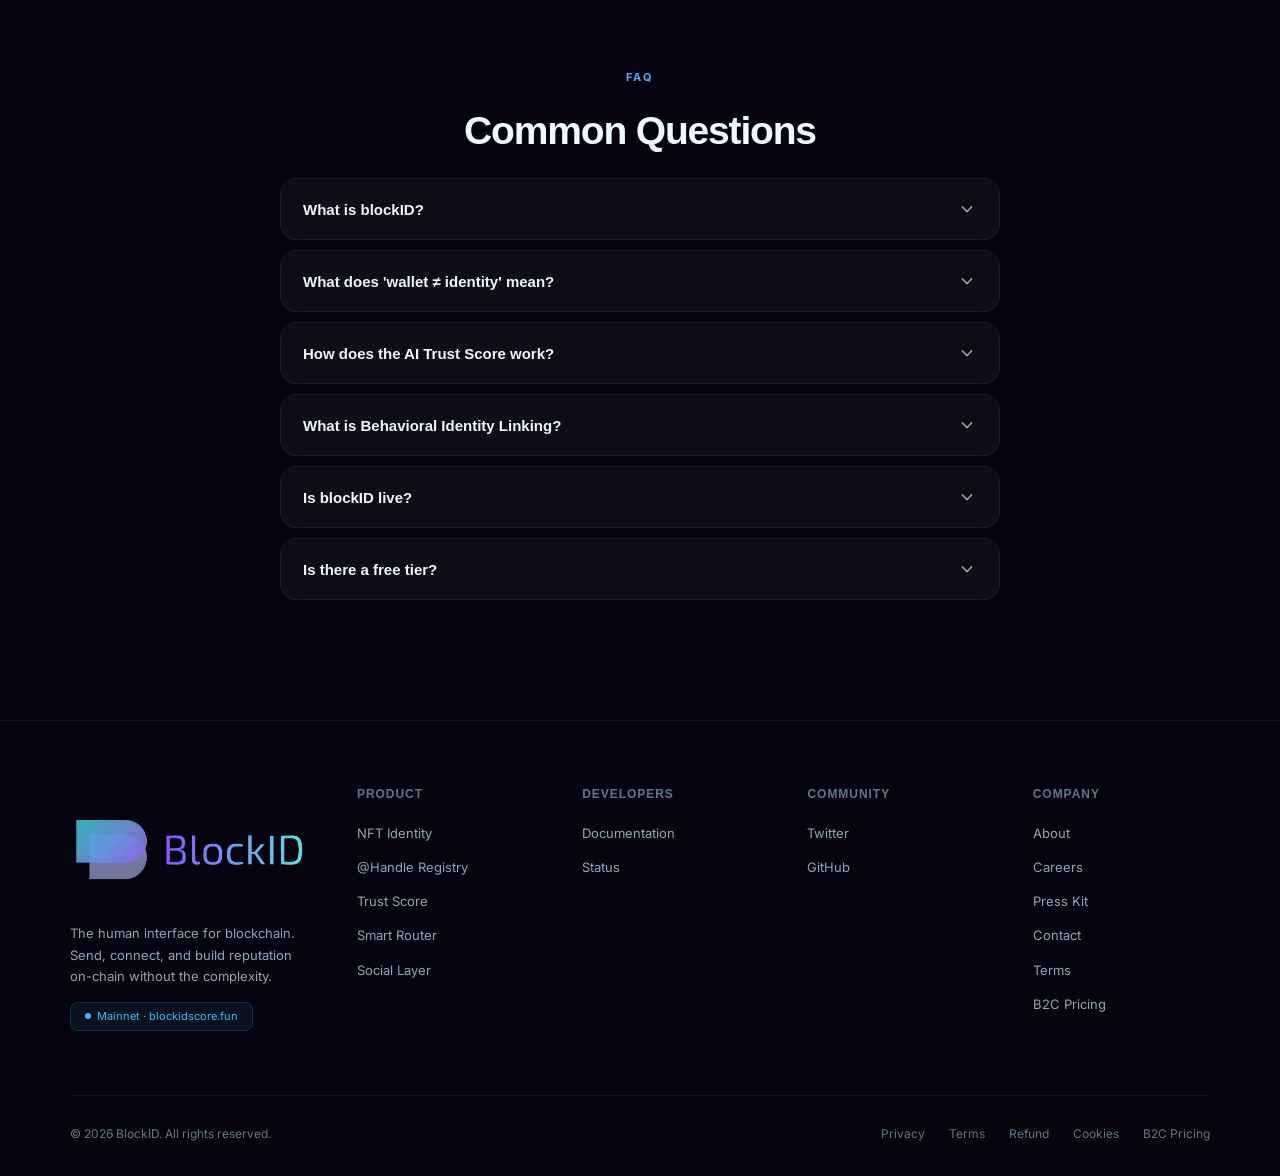
==== commit c5ab87da: "feat: redesign feature cards to match sage section style Made-with: Cursor" ====
--- a/index.html
+++ b/index.html
@@ -321,11 +321,11 @@
 <section id="product" class="section">
   <div class="wrap">
     <div class="tc reveal"><p class="stag">Product</p><h2 class="sh2">Identity. Reputation. Trust.<br><span class="grad-text">On-Chain.</span></h2><p class="ssub">AI-powered identity primitives that make blockchain accessible to everyone, in every language.</p></div>
-    <div class="pgrid">
-      <div class="glass-h pc reveal"><div class="ibox"><svg width="20" height="20" viewBox="0 0 24 24" fill="none" stroke="#fff" stroke-width="2"><polyline points="22 12 18 12 15 21 9 3 6 12 2 12"/></svg></div><h3 class="ch3">AI Trust Score</h3><p class="cp">Every wallet gets a behavioral trust score powered by AI. See who you can trust before you transact. No KYC, no doxxing, just on-chain signals.</p></div>
-      <div class="glass-h pc reveal"><div class="ibox"><svg width="20" height="20" viewBox="0 0 24 24" fill="none" stroke="#fff" stroke-width="2"><path d="M22 2L11 13"/><polygon points="22 2 15 22 11 13 2 9 22 2"/></svg></div><h3 class="ch3">Smart Router: NLP Payments</h3><p class="cp">Type "send 1 SOL to @blockid" in English, Indonesian, Japanese, or any of 100+ languages. The AI parses your intent, verifies trust, and executes, one signature, done.</p></div>
-      <div class="glass-h pc reveal"><div class="ibox"><svg width="20" height="20" viewBox="0 0 24 24" fill="none" stroke="#fff" stroke-width="2"><path d="M12 2L2 7l10 5 10-5-10-5z"/><path d="M2 17l10 5 10-5"/><path d="M2 12l10 5 10-5"/></svg></div><h3 class="ch3">Behavioral AI</h3><p class="cp">BlockID analyzes on-chain transaction patterns to build your behavioral identity. No KYC, no personal data. Your reputation is built from what you do on-chain, not who you are.</p></div>
-      <div class="glass-h pc reveal"><div class="ibox"><svg width="20" height="20" viewBox="0 0 24 24" fill="none" stroke="#fff" stroke-width="2"><path d="M7 20l4-16m2 16l4-16M3 8h18M3 16h18"/></svg></div><h3 class="ch3">@Handle + NFT Identity</h3><p class="cp">Claim your @handle, mint your soul-bound NFT, and build your on-chain profile. Post, follow, and connect. Your decentralized identity, owned by you forever.</p></div>
+    <div class="pgrid" style="grid-template-columns:repeat(2,minmax(0,1fr));gap:24px;">
+      <div class="glass reveal" style="padding:28px;border-radius:20px;border:1px solid rgba(56,189,248,.24);background:linear-gradient(135deg,rgba(56,189,248,.08),rgba(124,58,237,.08));box-shadow:0 0 40px -18px rgba(56,189,248,.35);"><div class="ibox"><svg width="20" height="20" viewBox="0 0 24 24" fill="none" stroke="#fff" stroke-width="2"><polyline points="22 12 18 12 15 21 9 3 6 12 2 12"/></svg></div><h3 class="ch3">AI Trust Score</h3><p class="cp">Every wallet gets a behavioral trust score powered by AI. See who you can trust before you transact. No KYC, no doxxing, just on-chain signals.</p></div>
+      <div class="glass reveal" style="padding:28px;border-radius:20px;border:1px solid rgba(56,189,248,.24);background:linear-gradient(135deg,rgba(56,189,248,.08),rgba(124,58,237,.08));box-shadow:0 0 40px -18px rgba(56,189,248,.35);"><div class="ibox"><svg width="20" height="20" viewBox="0 0 24 24" fill="none" stroke="#fff" stroke-width="2"><path d="M22 2L11 13"/><polygon points="22 2 15 22 11 13 2 9 22 2"/></svg></div><h3 class="ch3">Smart Router: NLP Payments</h3><p class="cp">Type "send 1 SOL to @blockid" in English, Indonesian, Japanese, or any of 100+ languages. The AI parses your intent, verifies trust, and executes, one signature, done.</p></div>
+      <div class="glass reveal" style="padding:28px;border-radius:20px;border:1px solid rgba(56,189,248,.24);background:linear-gradient(135deg,rgba(56,189,248,.08),rgba(124,58,237,.08));box-shadow:0 0 40px -18px rgba(56,189,248,.35);"><div class="ibox"><svg width="20" height="20" viewBox="0 0 24 24" fill="none" stroke="#fff" stroke-width="2"><path d="M12 2L2 7l10 5 10-5-10-5z"/><path d="M2 17l10 5 10-5"/><path d="M2 12l10 5 10-5"/></svg></div><h3 class="ch3">Behavioral AI</h3><p class="cp">BlockID analyzes on-chain transaction patterns to build your behavioral identity. No KYC, no personal data. Your reputation is built from what you do on-chain, not who you are.</p></div>
+      <div class="glass reveal" style="padding:28px;border-radius:20px;border:1px solid rgba(56,189,248,.24);background:linear-gradient(135deg,rgba(56,189,248,.08),rgba(124,58,237,.08));box-shadow:0 0 40px -18px rgba(56,189,248,.35);"><div class="ibox"><svg width="20" height="20" viewBox="0 0 24 24" fill="none" stroke="#fff" stroke-width="2"><path d="M7 20l4-16m2 16l4-16M3 8h18M3 16h18"/></svg></div><h3 class="ch3">@Handle + NFT Identity</h3><p class="cp">Claim your @handle, mint your soul-bound NFT, and build your on-chain profile. Post, follow, and connect. Your decentralized identity, owned by you forever.</p></div>
     </div>
     <div class="glass reveal" style="margin-top:28px;padding:28px;border-radius:20px;border:1px solid rgba(56,189,248,.24);background:linear-gradient(135deg,rgba(56,189,248,.08),rgba(124,58,237,.08));box-shadow:0 0 40px -18px rgba(56,189,248,.35);">
       <div style="display:flex;align-items:flex-start;justify-content:space-between;gap:20px;flex-wrap:wrap;">
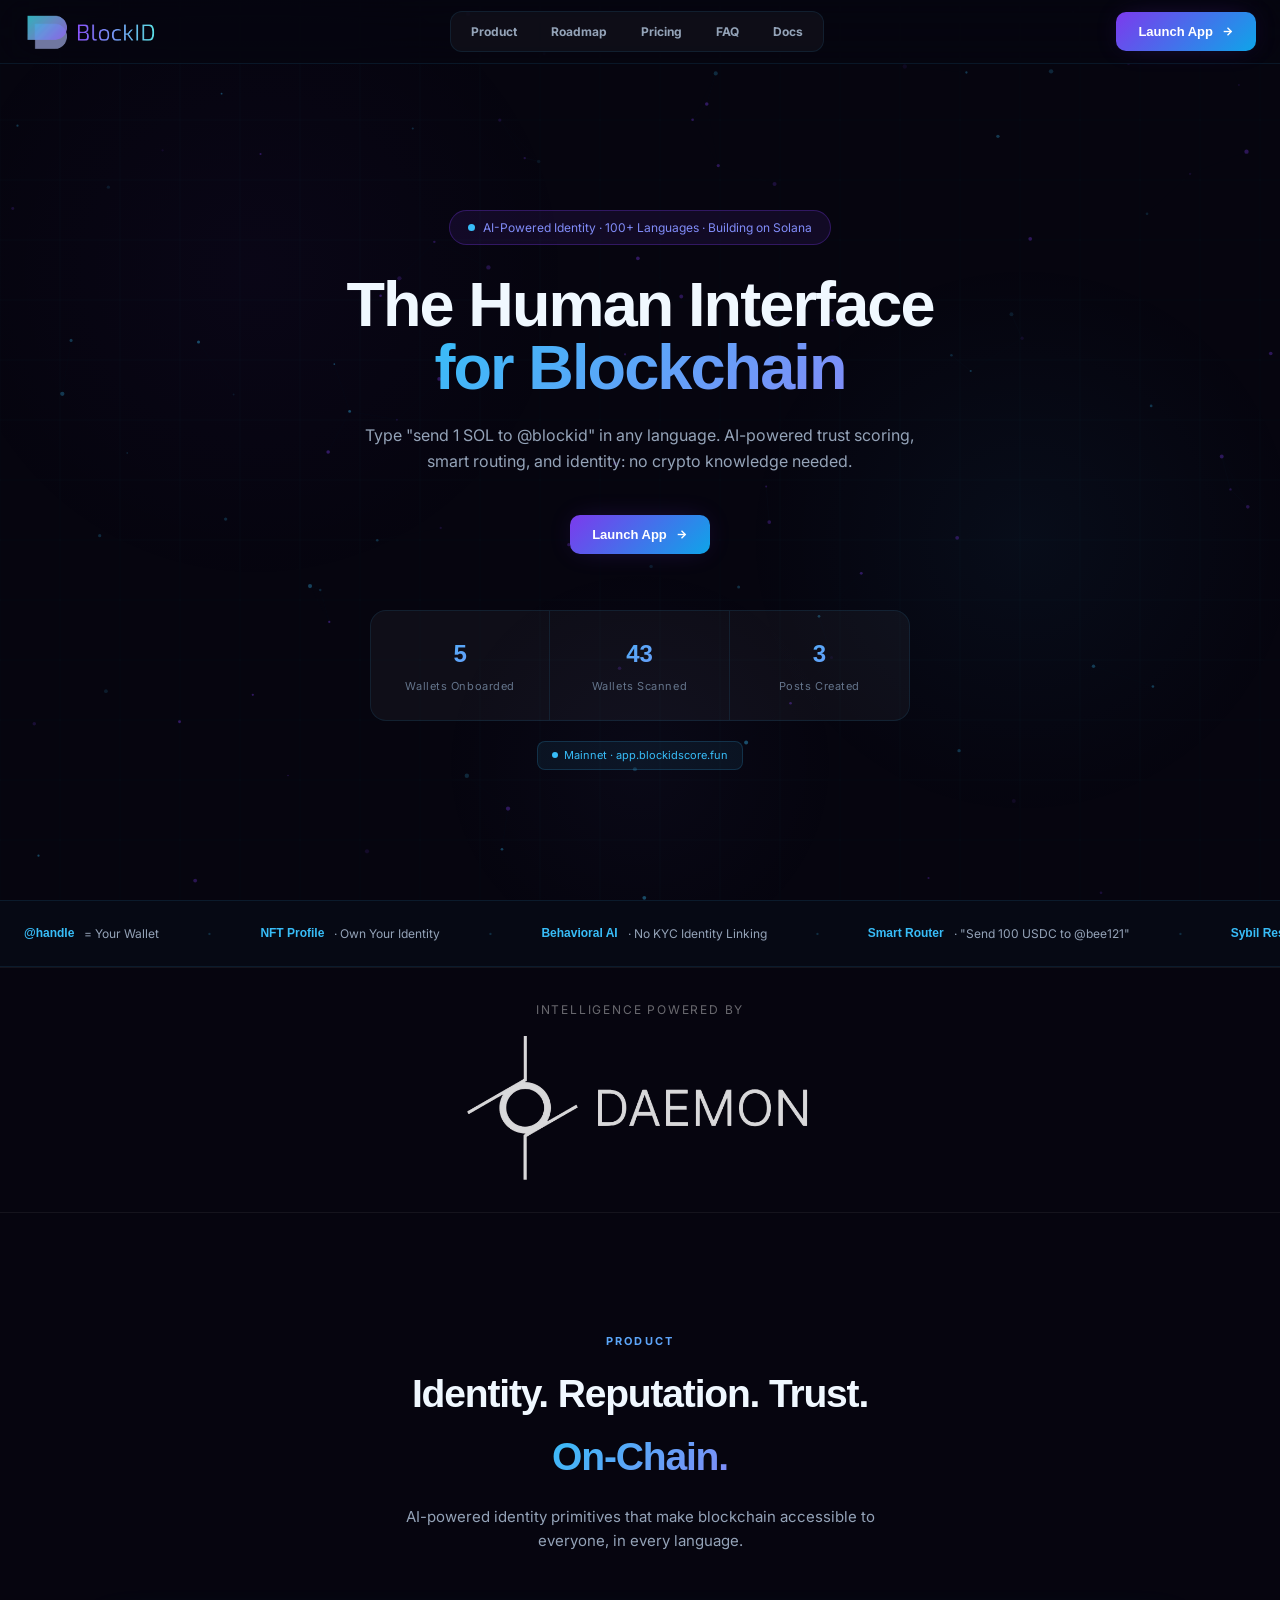
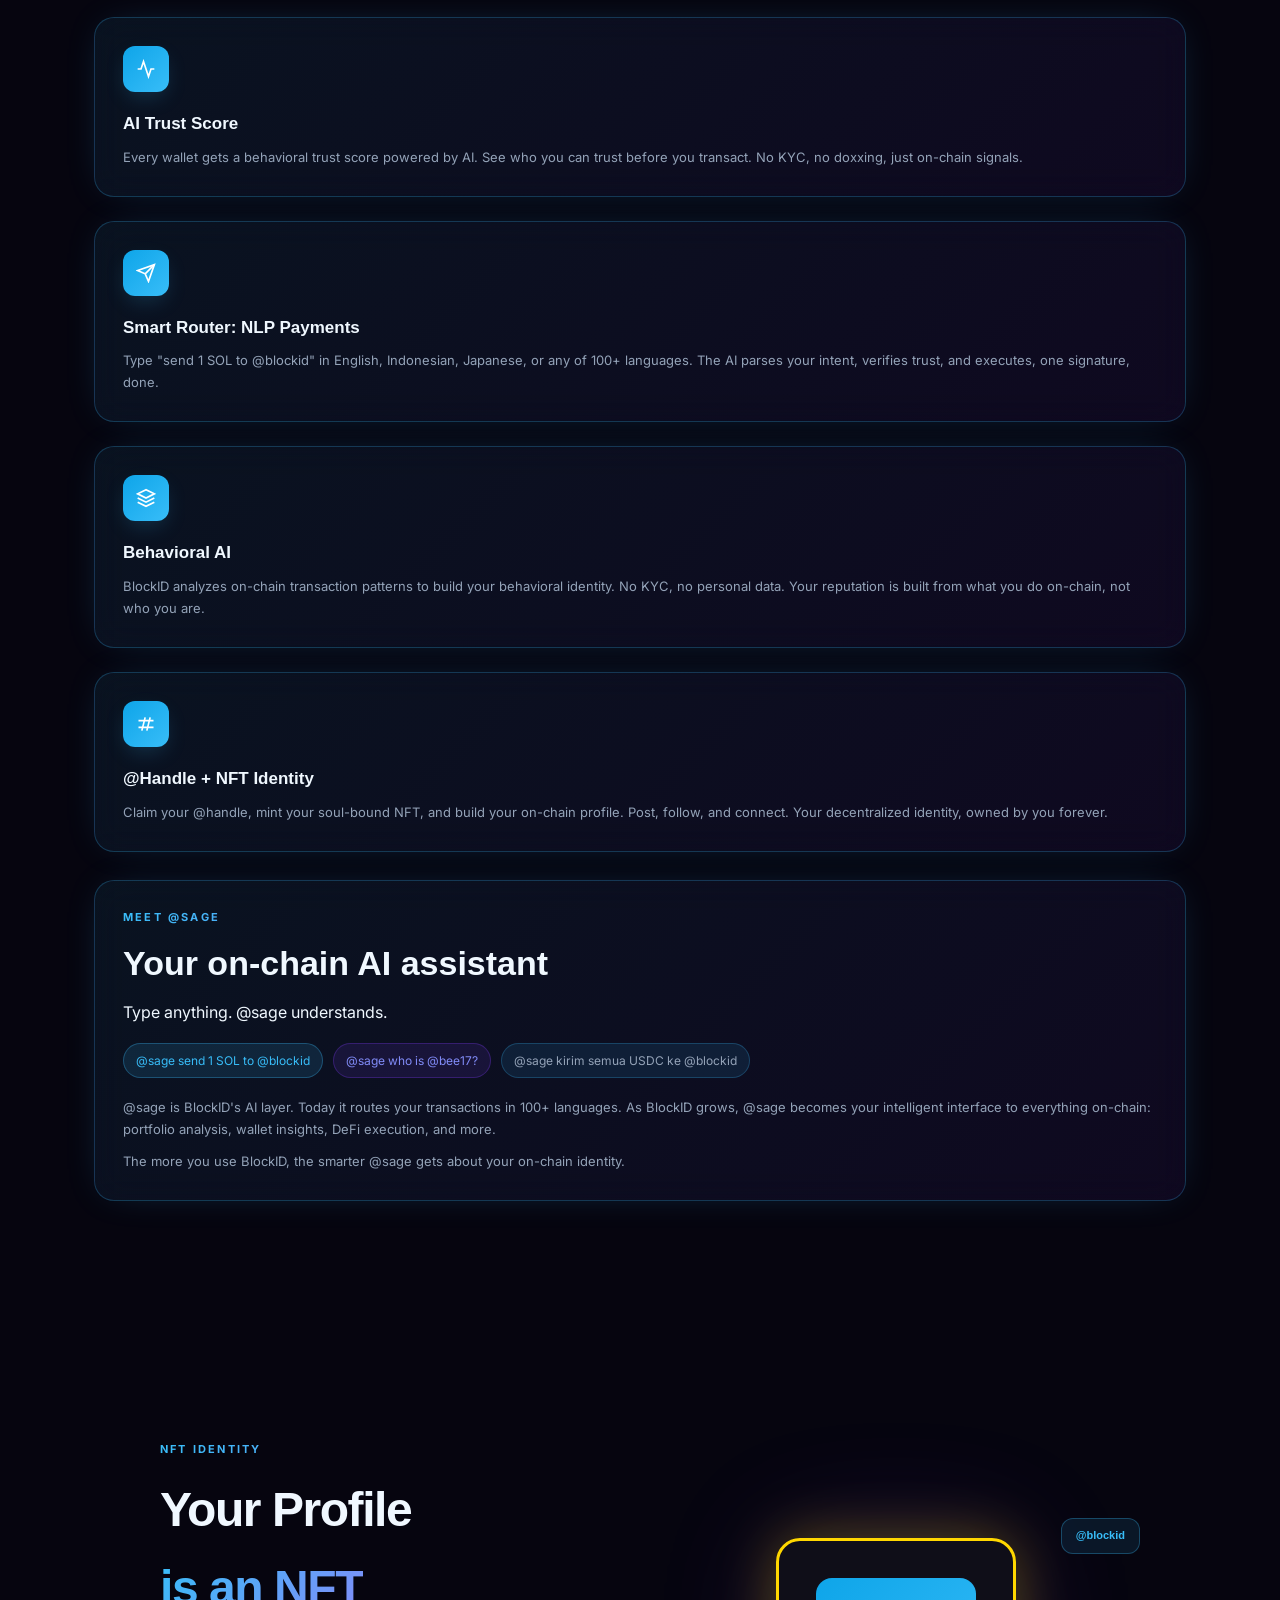
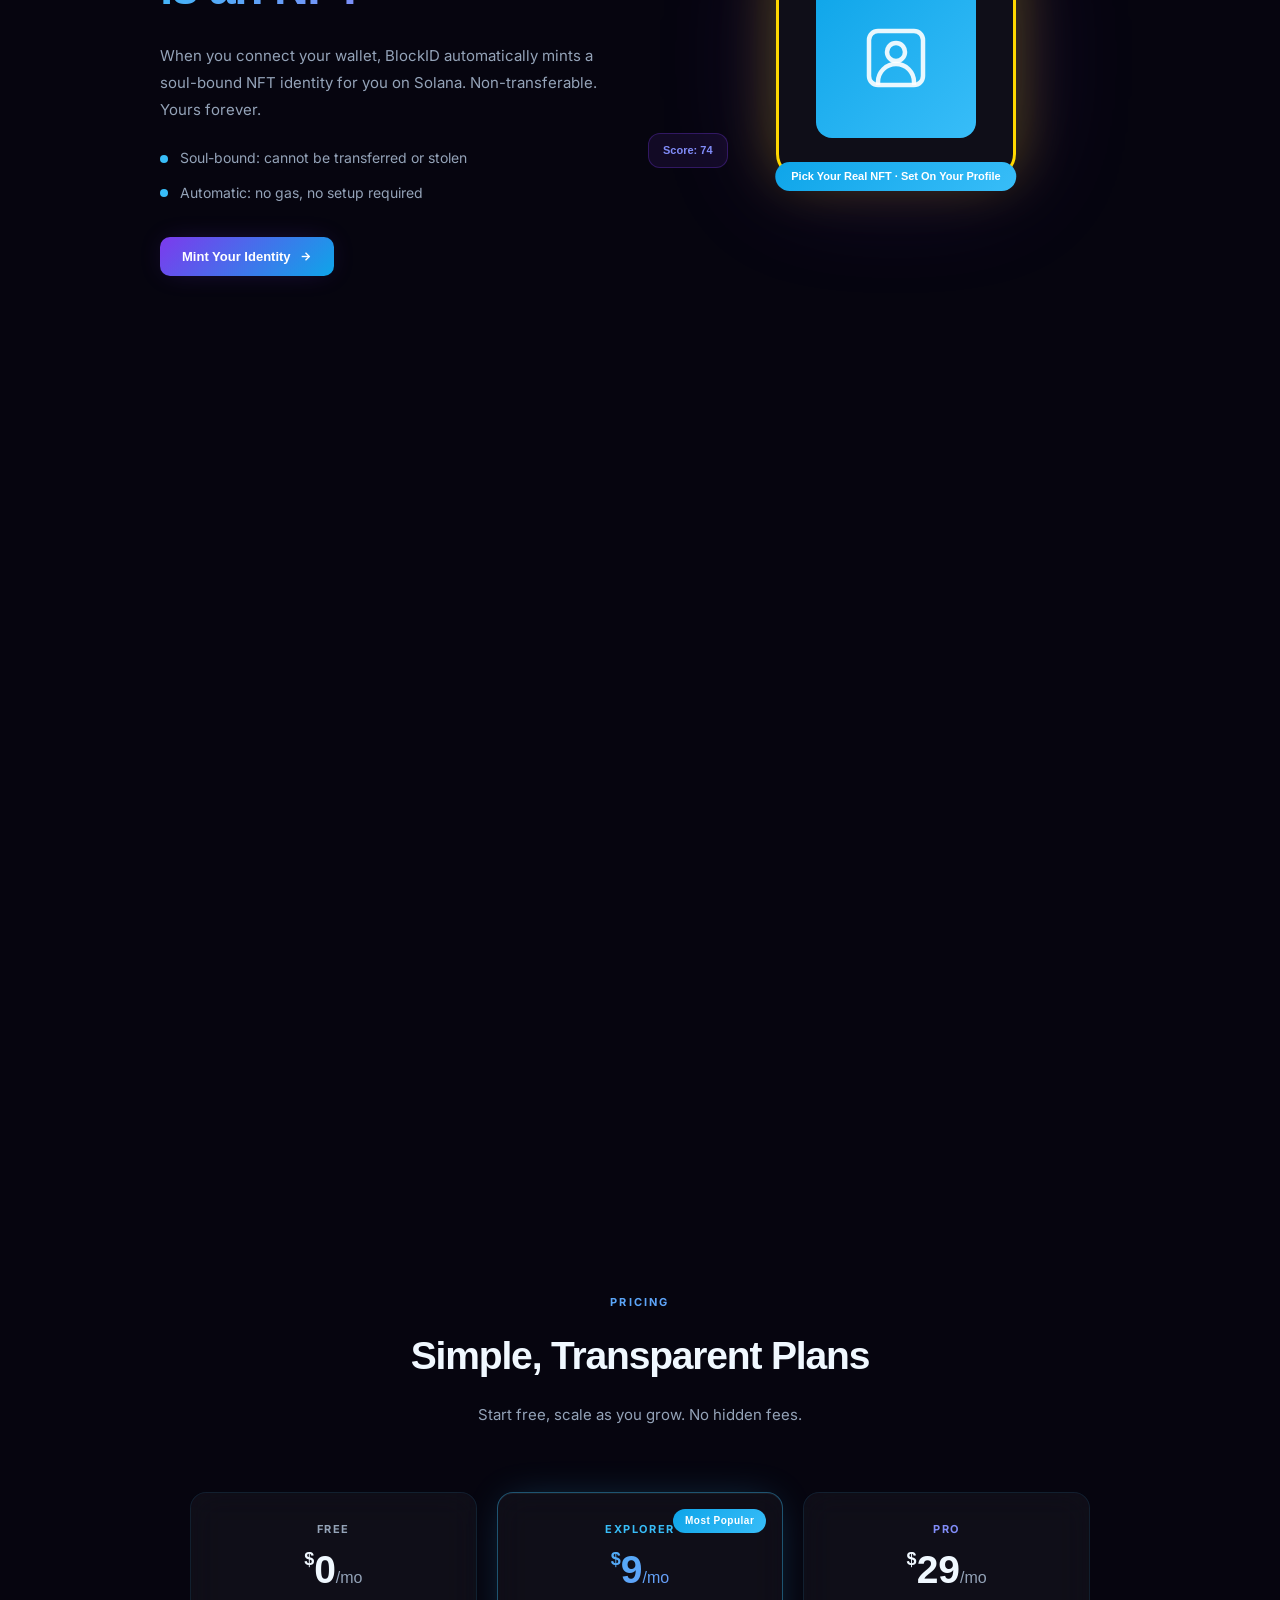
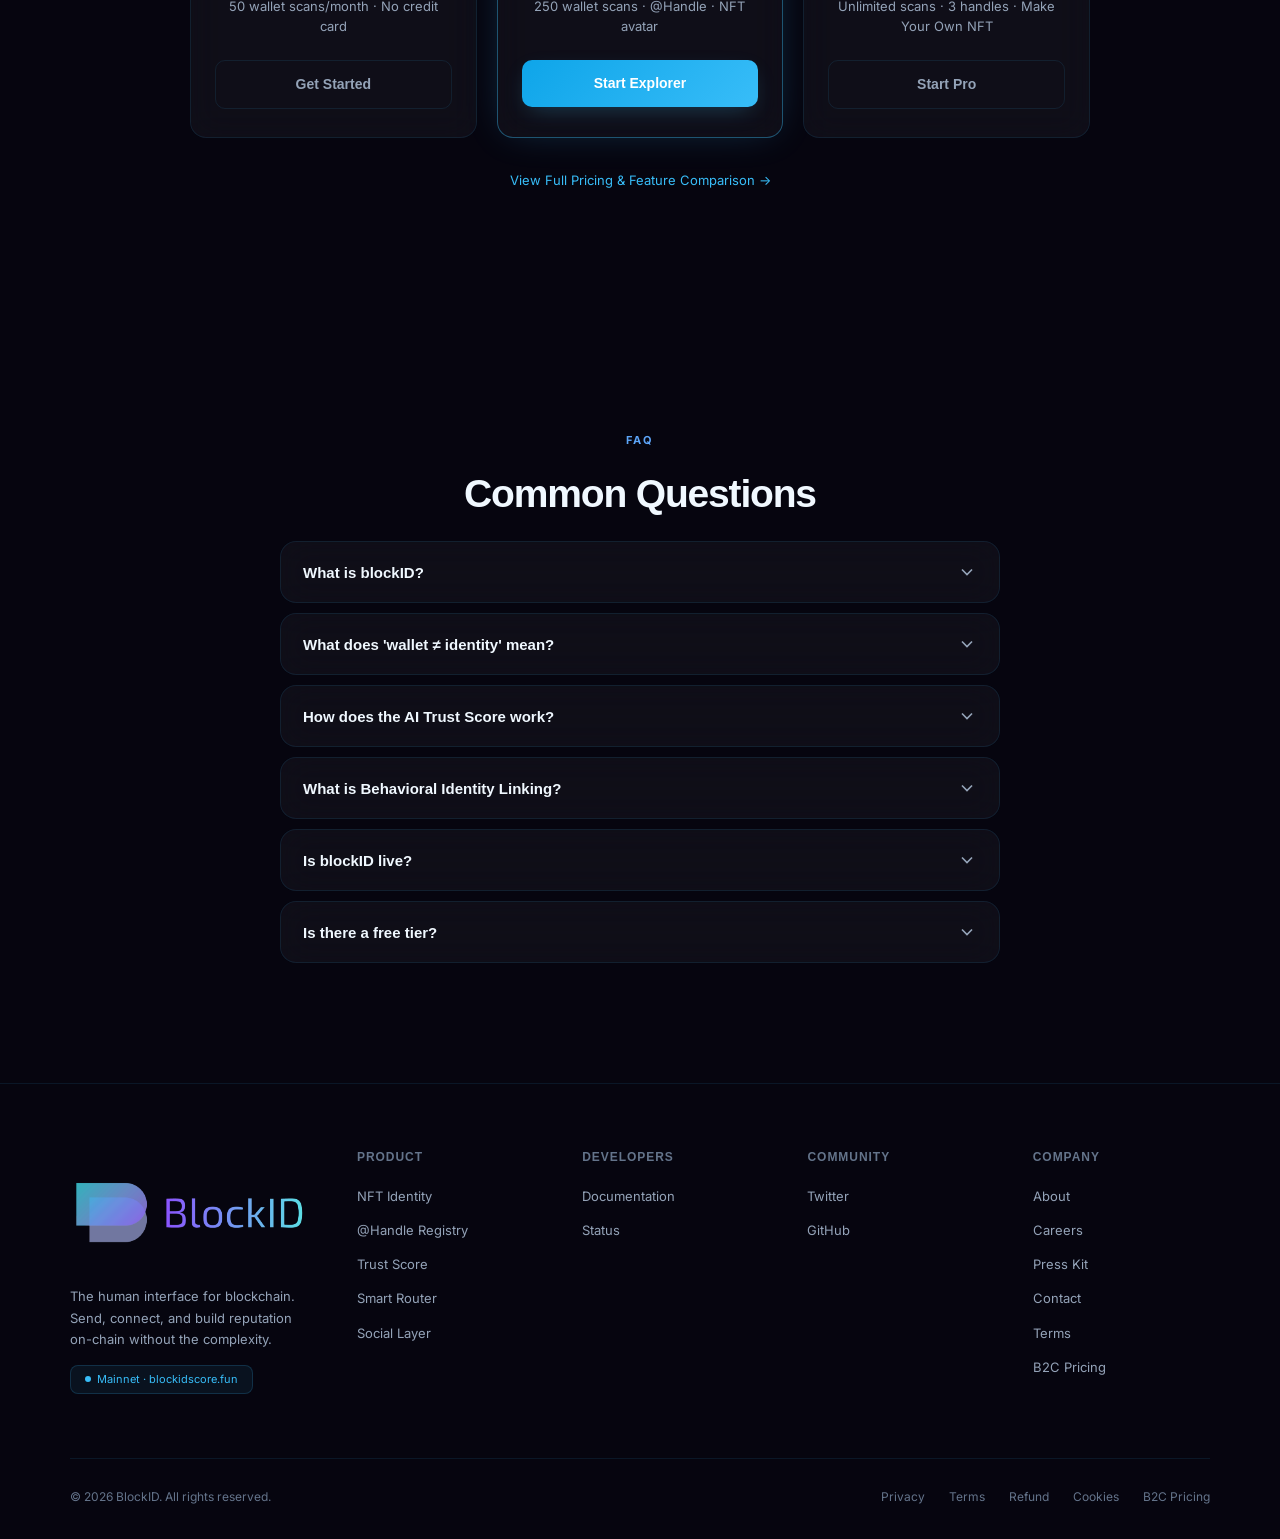
==== commit bd4ecae9: "feat: redesign feature cards to match sage section style Made-with: Cursor" ====
--- a/index.html
+++ b/index.html
@@ -123,6 +123,8 @@
 .ibox{width:46px;height:46px;border-radius:12px;background:var(--grad);display:flex;align-items:center;justify-content:center;margin-bottom:18px;box-shadow:0 8px 24px -8px var(--glow-blue)}
 .ch3{font-family:var(--fd);font-weight:700;font-size:17px;margin-bottom:8px}
 .cp{font-size:13px;color:var(--muted2);line-height:1.7}
+.feature-prominent-grid{display:grid;grid-template-columns:1fr;gap:24px}
+.sage-style-card{padding:28px;border-radius:20px;border:1px solid rgba(56,189,248,.24);background:linear-gradient(135deg,rgba(56,189,248,.08),rgba(124,58,237,.08));box-shadow:0 0 40px -18px rgba(56,189,248,.35)}
 
 /* DOCS */
 .dgrid{display:grid;grid-template-columns:1fr 1fr;gap:32px;align-items:start}
@@ -321,13 +323,13 @@
 <section id="product" class="section">
   <div class="wrap">
     <div class="tc reveal"><p class="stag">Product</p><h2 class="sh2">Identity. Reputation. Trust.<br><span class="grad-text">On-Chain.</span></h2><p class="ssub">AI-powered identity primitives that make blockchain accessible to everyone, in every language.</p></div>
-    <div class="pgrid" style="grid-template-columns:repeat(2,minmax(0,1fr));gap:24px;">
-      <div class="glass reveal" style="padding:28px;border-radius:20px;border:1px solid rgba(56,189,248,.24);background:linear-gradient(135deg,rgba(56,189,248,.08),rgba(124,58,237,.08));box-shadow:0 0 40px -18px rgba(56,189,248,.35);"><div class="ibox"><svg width="20" height="20" viewBox="0 0 24 24" fill="none" stroke="#fff" stroke-width="2"><polyline points="22 12 18 12 15 21 9 3 6 12 2 12"/></svg></div><h3 class="ch3">AI Trust Score</h3><p class="cp">Every wallet gets a behavioral trust score powered by AI. See who you can trust before you transact. No KYC, no doxxing, just on-chain signals.</p></div>
-      <div class="glass reveal" style="padding:28px;border-radius:20px;border:1px solid rgba(56,189,248,.24);background:linear-gradient(135deg,rgba(56,189,248,.08),rgba(124,58,237,.08));box-shadow:0 0 40px -18px rgba(56,189,248,.35);"><div class="ibox"><svg width="20" height="20" viewBox="0 0 24 24" fill="none" stroke="#fff" stroke-width="2"><path d="M22 2L11 13"/><polygon points="22 2 15 22 11 13 2 9 22 2"/></svg></div><h3 class="ch3">Smart Router: NLP Payments</h3><p class="cp">Type "send 1 SOL to @blockid" in English, Indonesian, Japanese, or any of 100+ languages. The AI parses your intent, verifies trust, and executes, one signature, done.</p></div>
-      <div class="glass reveal" style="padding:28px;border-radius:20px;border:1px solid rgba(56,189,248,.24);background:linear-gradient(135deg,rgba(56,189,248,.08),rgba(124,58,237,.08));box-shadow:0 0 40px -18px rgba(56,189,248,.35);"><div class="ibox"><svg width="20" height="20" viewBox="0 0 24 24" fill="none" stroke="#fff" stroke-width="2"><path d="M12 2L2 7l10 5 10-5-10-5z"/><path d="M2 17l10 5 10-5"/><path d="M2 12l10 5 10-5"/></svg></div><h3 class="ch3">Behavioral AI</h3><p class="cp">BlockID analyzes on-chain transaction patterns to build your behavioral identity. No KYC, no personal data. Your reputation is built from what you do on-chain, not who you are.</p></div>
-      <div class="glass reveal" style="padding:28px;border-radius:20px;border:1px solid rgba(56,189,248,.24);background:linear-gradient(135deg,rgba(56,189,248,.08),rgba(124,58,237,.08));box-shadow:0 0 40px -18px rgba(56,189,248,.35);"><div class="ibox"><svg width="20" height="20" viewBox="0 0 24 24" fill="none" stroke="#fff" stroke-width="2"><path d="M7 20l4-16m2 16l4-16M3 8h18M3 16h18"/></svg></div><h3 class="ch3">@Handle + NFT Identity</h3><p class="cp">Claim your @handle, mint your soul-bound NFT, and build your on-chain profile. Post, follow, and connect. Your decentralized identity, owned by you forever.</p></div>
-    </div>
-    <div class="glass reveal" style="margin-top:28px;padding:28px;border-radius:20px;border:1px solid rgba(56,189,248,.24);background:linear-gradient(135deg,rgba(56,189,248,.08),rgba(124,58,237,.08));box-shadow:0 0 40px -18px rgba(56,189,248,.35);">
+    <div class="feature-prominent-grid">
+      <div class="glass reveal sage-style-card"><div class="ibox"><svg width="20" height="20" viewBox="0 0 24 24" fill="none" stroke="#fff" stroke-width="2"><polyline points="22 12 18 12 15 21 9 3 6 12 2 12"/></svg></div><h3 class="ch3">AI Trust Score</h3><p class="cp">Every wallet gets a behavioral trust score powered by AI. See who you can trust before you transact. No KYC, no doxxing, just on-chain signals.</p></div>
+      <div class="glass reveal sage-style-card"><div class="ibox"><svg width="20" height="20" viewBox="0 0 24 24" fill="none" stroke="#fff" stroke-width="2"><path d="M22 2L11 13"/><polygon points="22 2 15 22 11 13 2 9 22 2"/></svg></div><h3 class="ch3">Smart Router: NLP Payments</h3><p class="cp">Type "send 1 SOL to @blockid" in English, Indonesian, Japanese, or any of 100+ languages. The AI parses your intent, verifies trust, and executes, one signature, done.</p></div>
+      <div class="glass reveal sage-style-card"><div class="ibox"><svg width="20" height="20" viewBox="0 0 24 24" fill="none" stroke="#fff" stroke-width="2"><path d="M12 2L2 7l10 5 10-5-10-5z"/><path d="M2 17l10 5 10-5"/><path d="M2 12l10 5 10-5"/></svg></div><h3 class="ch3">Behavioral AI</h3><p class="cp">BlockID analyzes on-chain transaction patterns to build your behavioral identity. No KYC, no personal data. Your reputation is built from what you do on-chain, not who you are.</p></div>
+      <div class="glass reveal sage-style-card"><div class="ibox"><svg width="20" height="20" viewBox="0 0 24 24" fill="none" stroke="#fff" stroke-width="2"><path d="M7 20l4-16m2 16l4-16M3 8h18M3 16h18"/></svg></div><h3 class="ch3">@Handle + NFT Identity</h3><p class="cp">Claim your @handle, mint your soul-bound NFT, and build your on-chain profile. Post, follow, and connect. Your decentralized identity, owned by you forever.</p></div>
+    </div>
+    <div class="glass reveal sage-style-card" style="margin-top:28px;">
       <div style="display:flex;align-items:flex-start;justify-content:space-between;gap:20px;flex-wrap:wrap;">
         <div>
           <p class="stag" style="margin-bottom:10px;">Meet @sage</p>
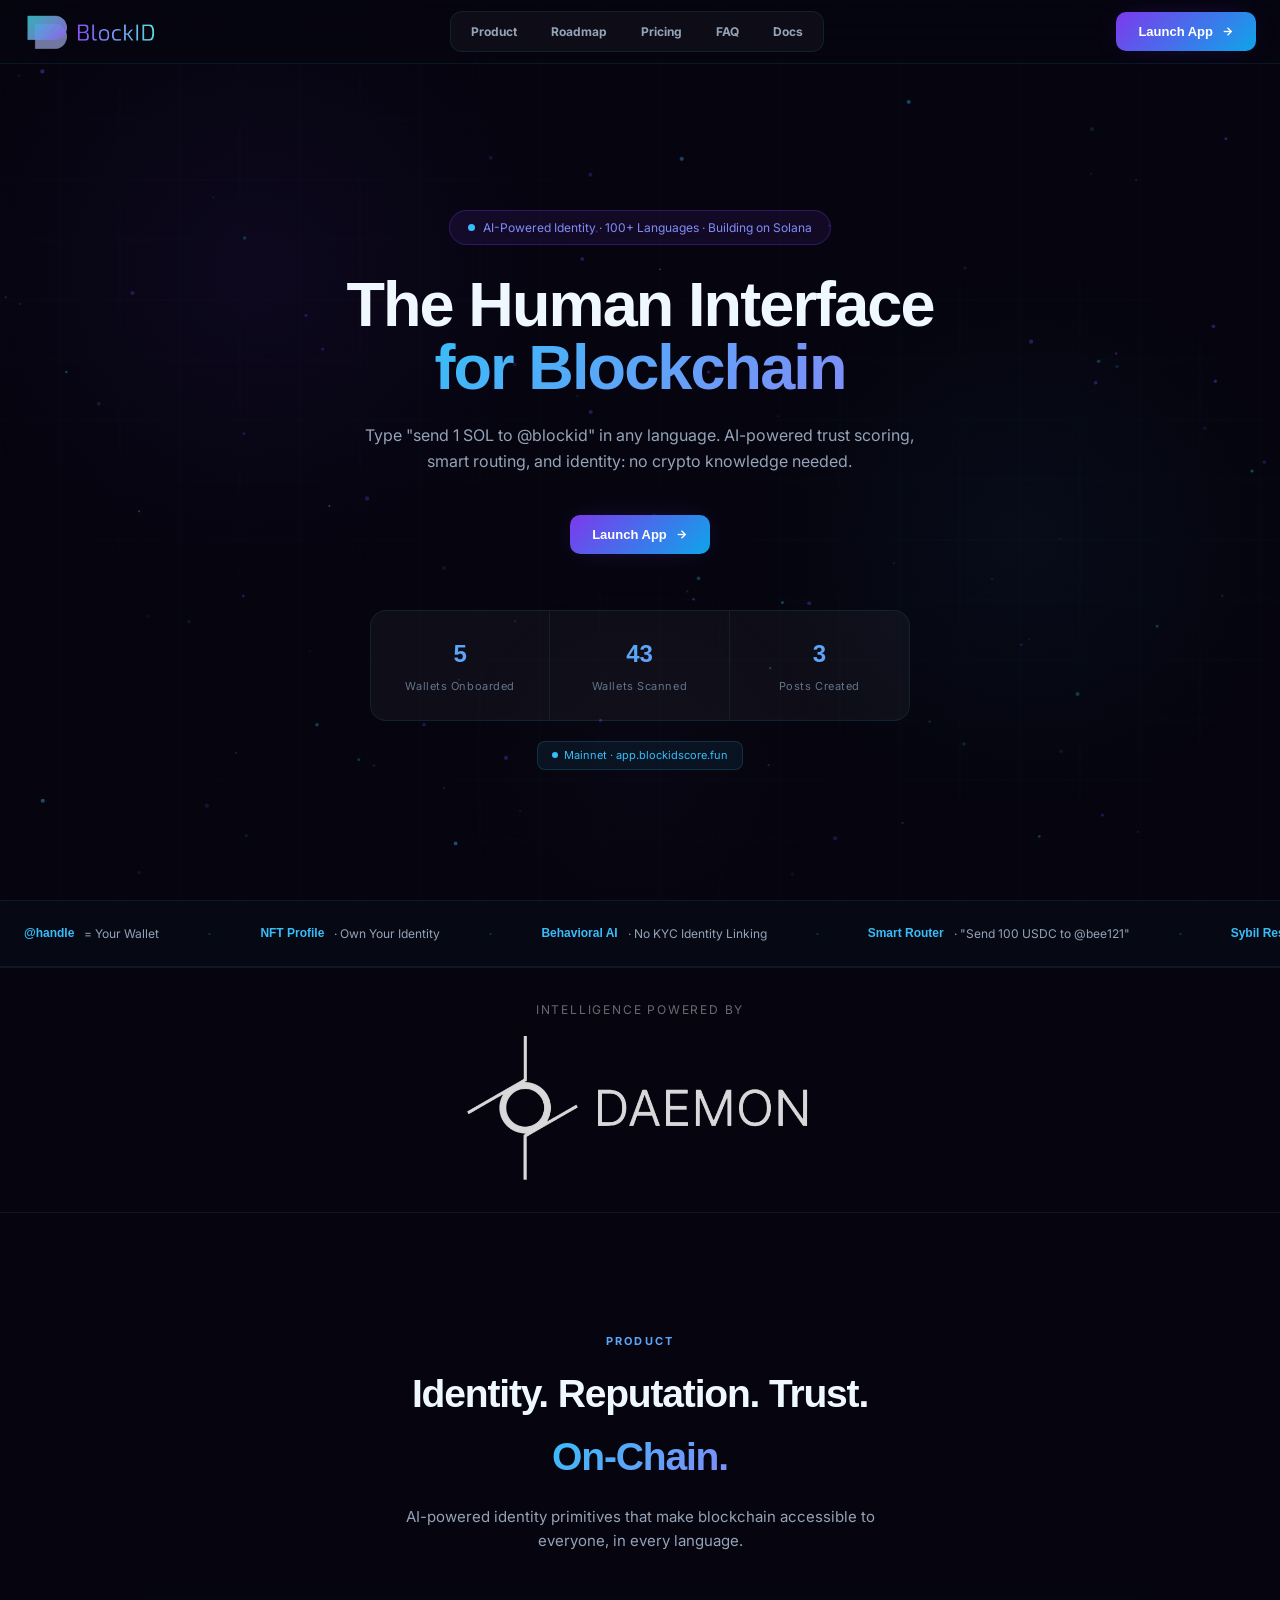
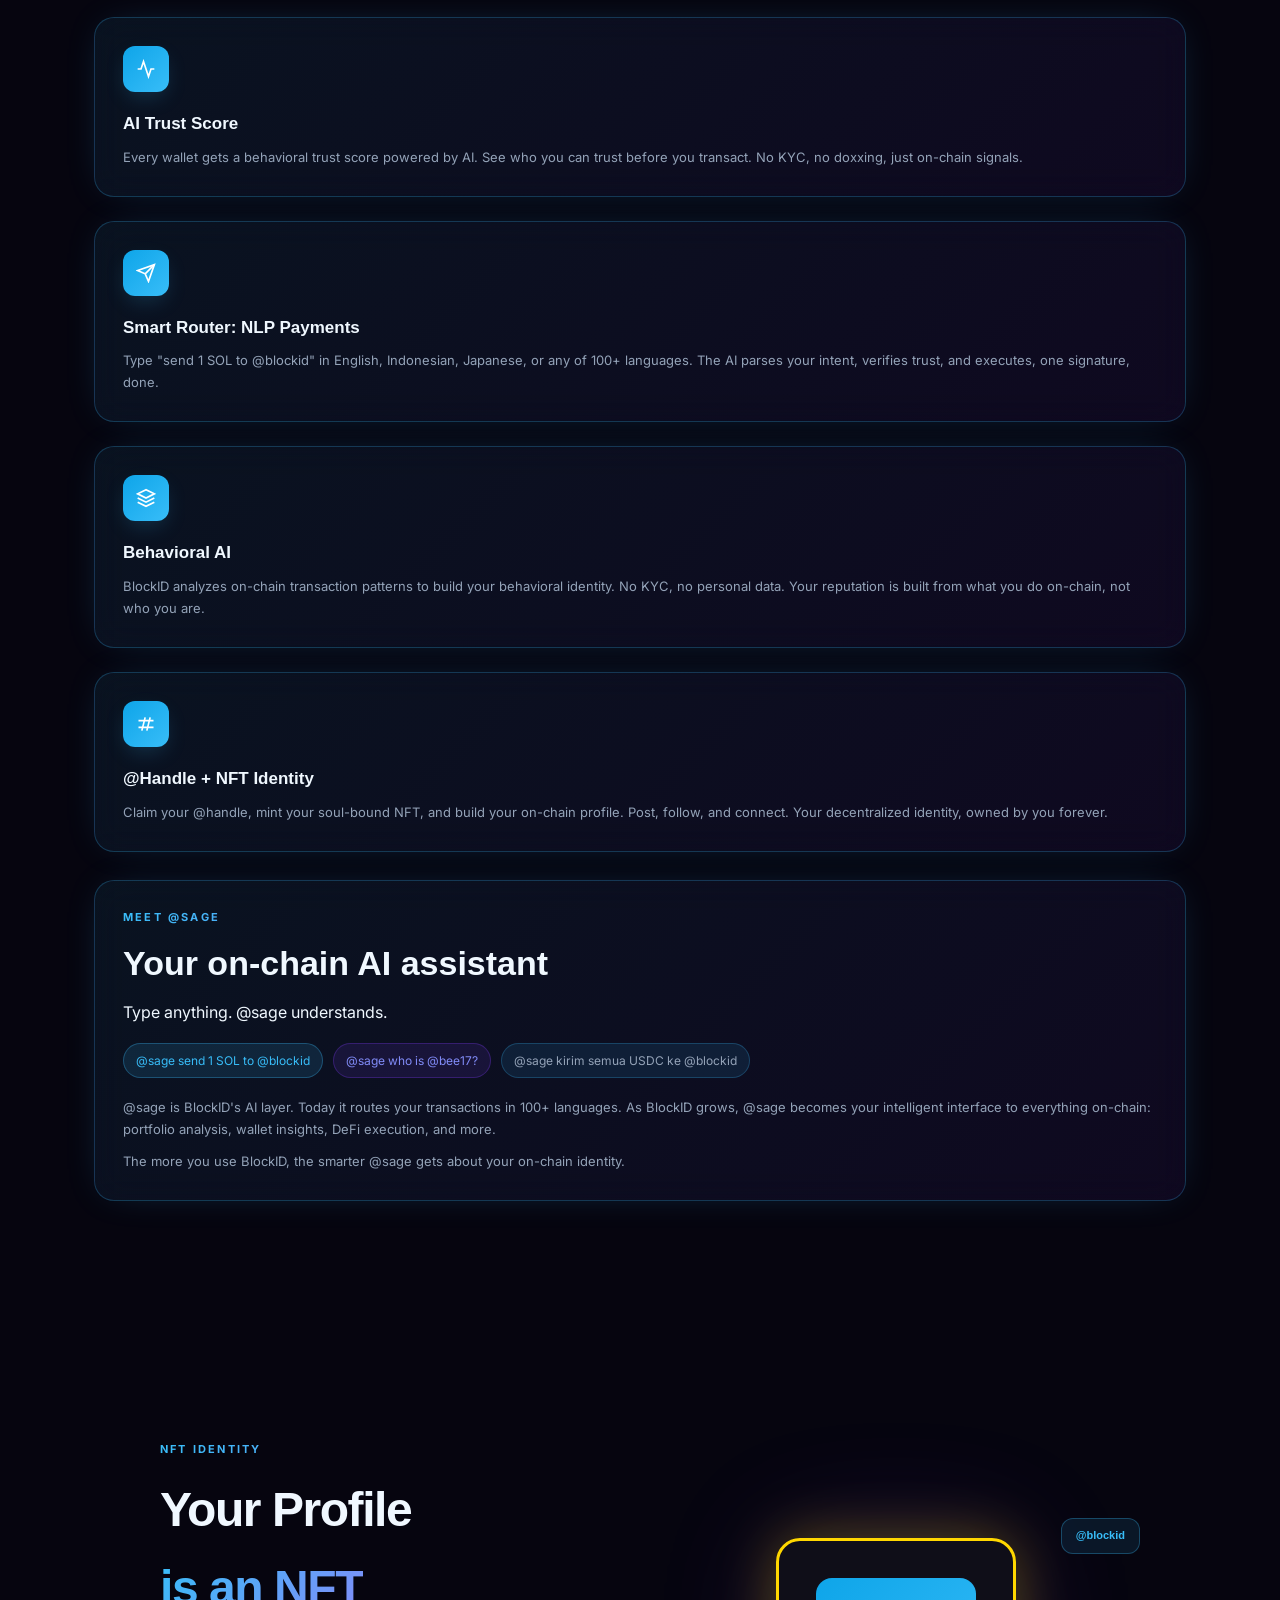
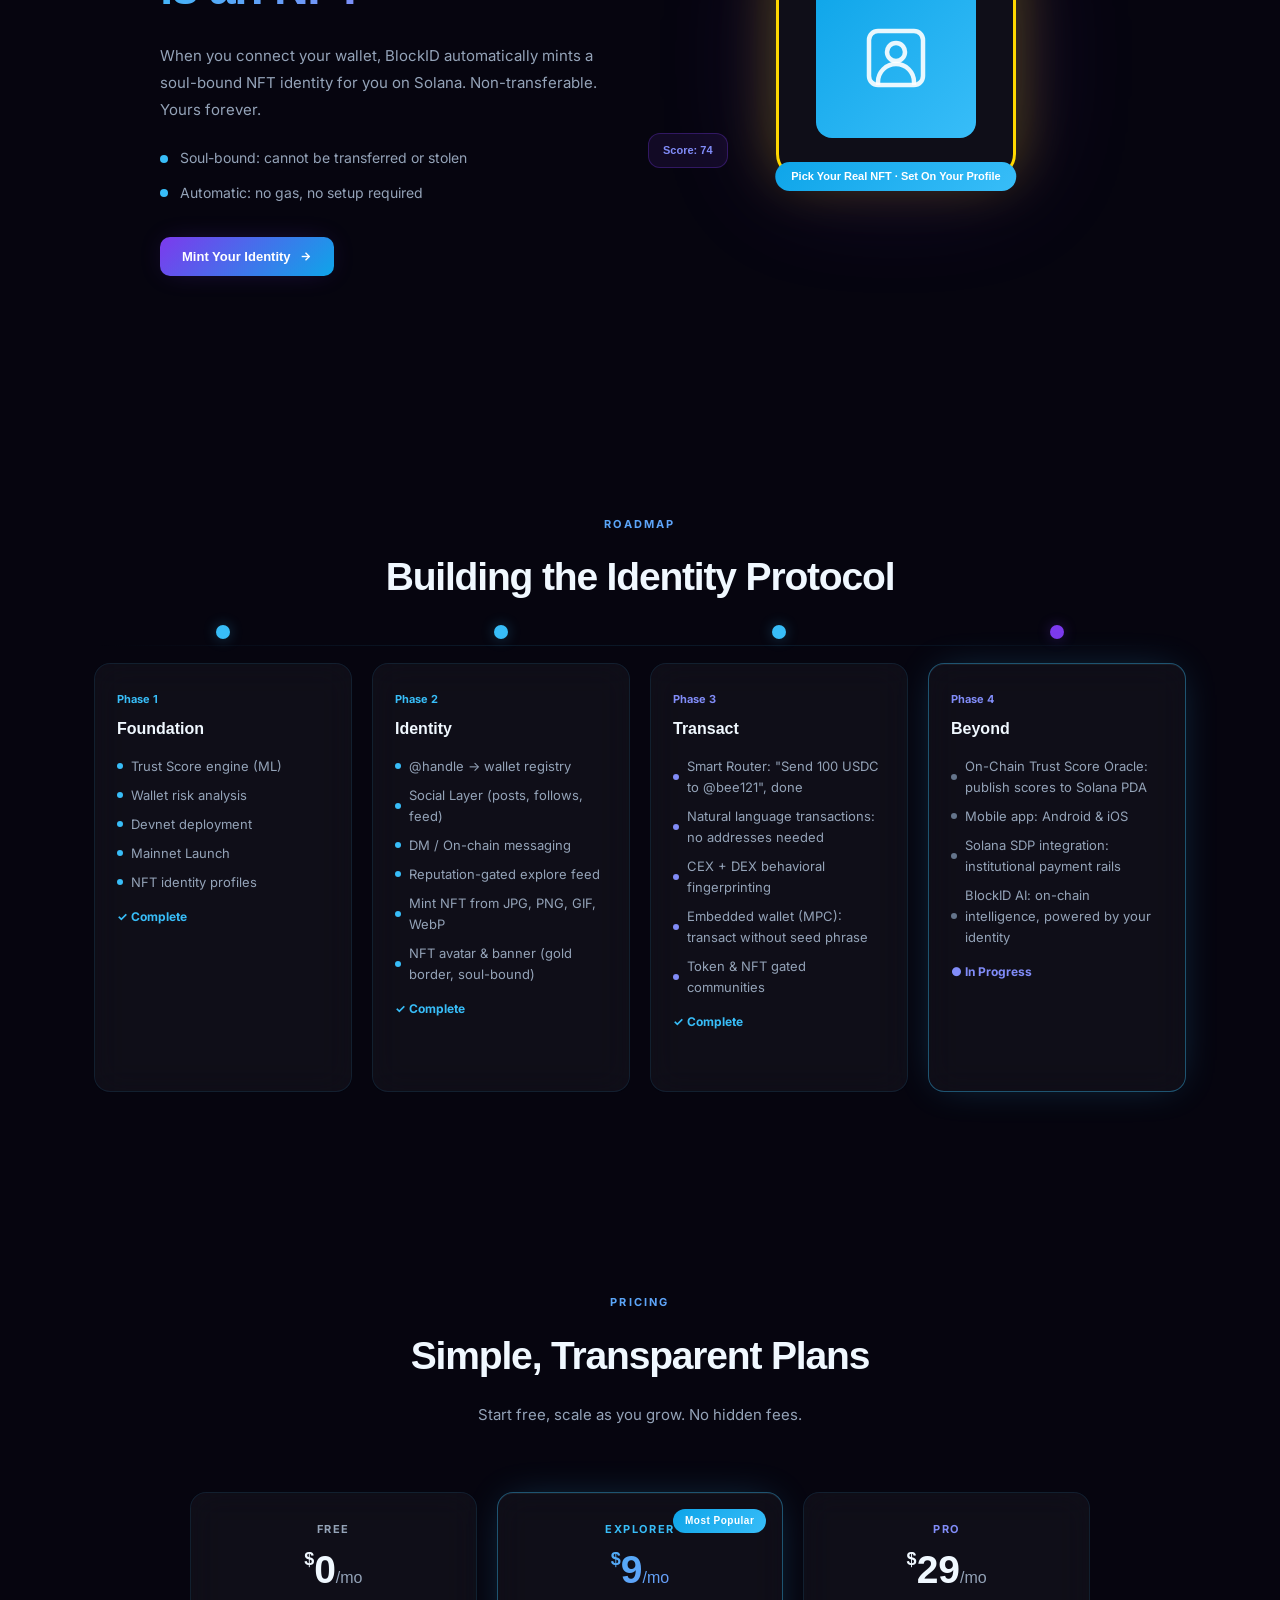
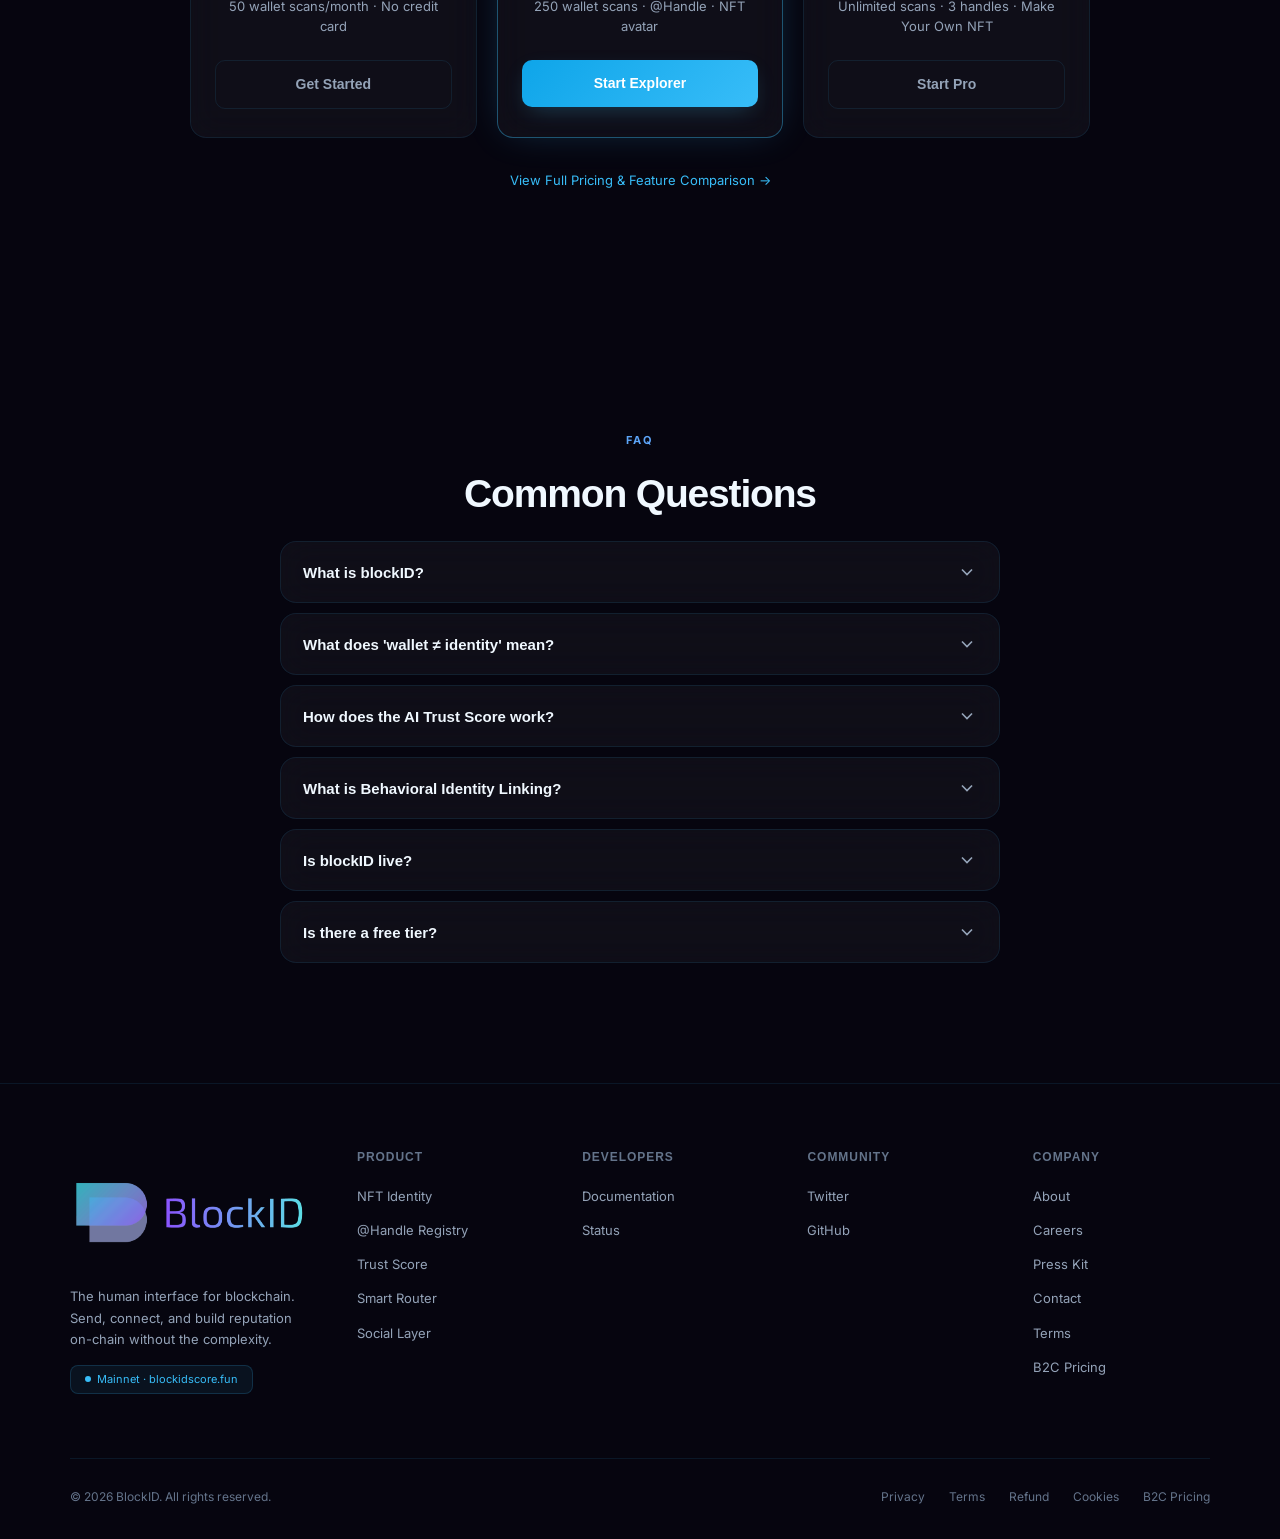
==== commit df5c9f93: "feat: update roadmap - phase 3 complete, phase 4 in progress, remove cross-chain item Co-authored-by" ====
--- a/index.html
+++ b/index.html
@@ -434,8 +434,8 @@
 
       <!-- Phase 3 - In Progress -->
       <div>
-        <div class="pdot d-act"></div>
-        <div class="glass glow-card pcard">
+        <div class="pdot d-done"></div>
+        <div class="glass pcard">
           <span class="plbl pc-act">Phase 3</span>
           <h3 class="ph3">Transact</h3>
           <div class="pitem"><span class="pbul" style="background:var(--indigo)"></span>Smart Router: "Send 100 USDC to @bee121", done</div>
@@ -443,21 +443,21 @@
           <div class="pitem"><span class="pbul" style="background:var(--indigo)"></span>CEX + DEX behavioral fingerprinting</div>
           <div class="pitem"><span class="pbul" style="background:var(--indigo)"></span>Embedded wallet (MPC): transact without seed phrase</div>
           <div class="pitem"><span class="pbul" style="background:var(--indigo)"></span>Token & NFT gated communities</div>
-          <div class="pst" style="color:var(--indigo)">● In Progress</div>
+          <div class="pst" style="color:var(--blue)">✓ Complete</div>
         </div>
       </div>
 
       <!-- Phase 4 - Coming Soon -->
       <div>
-        <div class="pdot d-soon"></div>
-        <div class="glass pcard">
-          <span class="plbl pc-soon">Phase 4</span>
+        <div class="pdot d-act"></div>
+        <div class="glass glow-card pcard">
+          <span class="plbl pc-act">Phase 4</span>
           <h3 class="ph3">Beyond</h3>
           <div class="pitem"><span class="pbul" style="background:var(--muted)"></span>On-Chain Trust Score Oracle: publish scores to Solana PDA</div>
-          <div class="pitem"><span class="pbul" style="background:var(--muted)"></span>Cross-chain trust (Solana, Ethereum, Base)</div>
           <div class="pitem"><span class="pbul" style="background:var(--muted)"></span>Mobile app: Android &amp; iOS</div>
           <div class="pitem"><span class="pbul" style="background:var(--muted)"></span>Solana SDP integration: institutional payment rails</div>
           <div class="pitem"><span class="pbul" style="background:var(--muted)"></span>BlockID AI: on-chain intelligence, powered by your identity</div>
+          <div class="pst" style="color:var(--indigo)">● In Progress</div>
         </div>
       </div>
 
